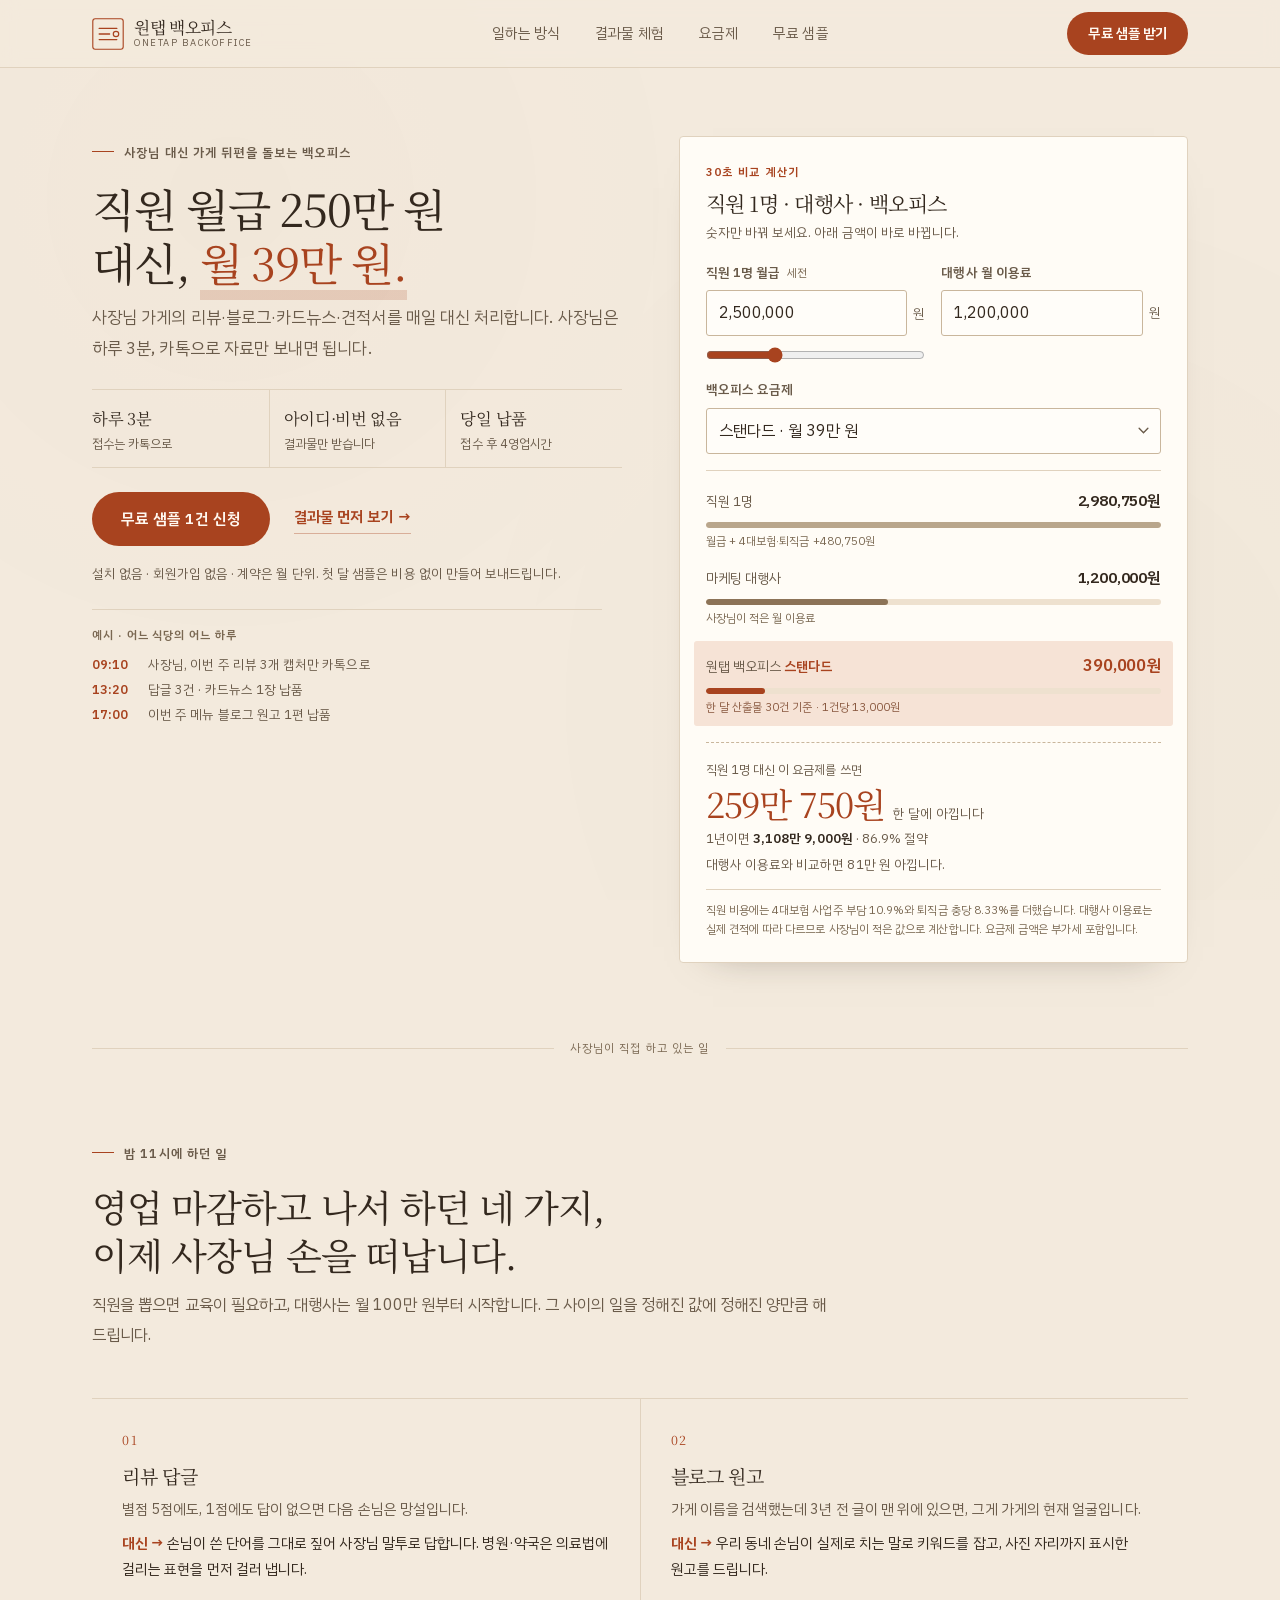
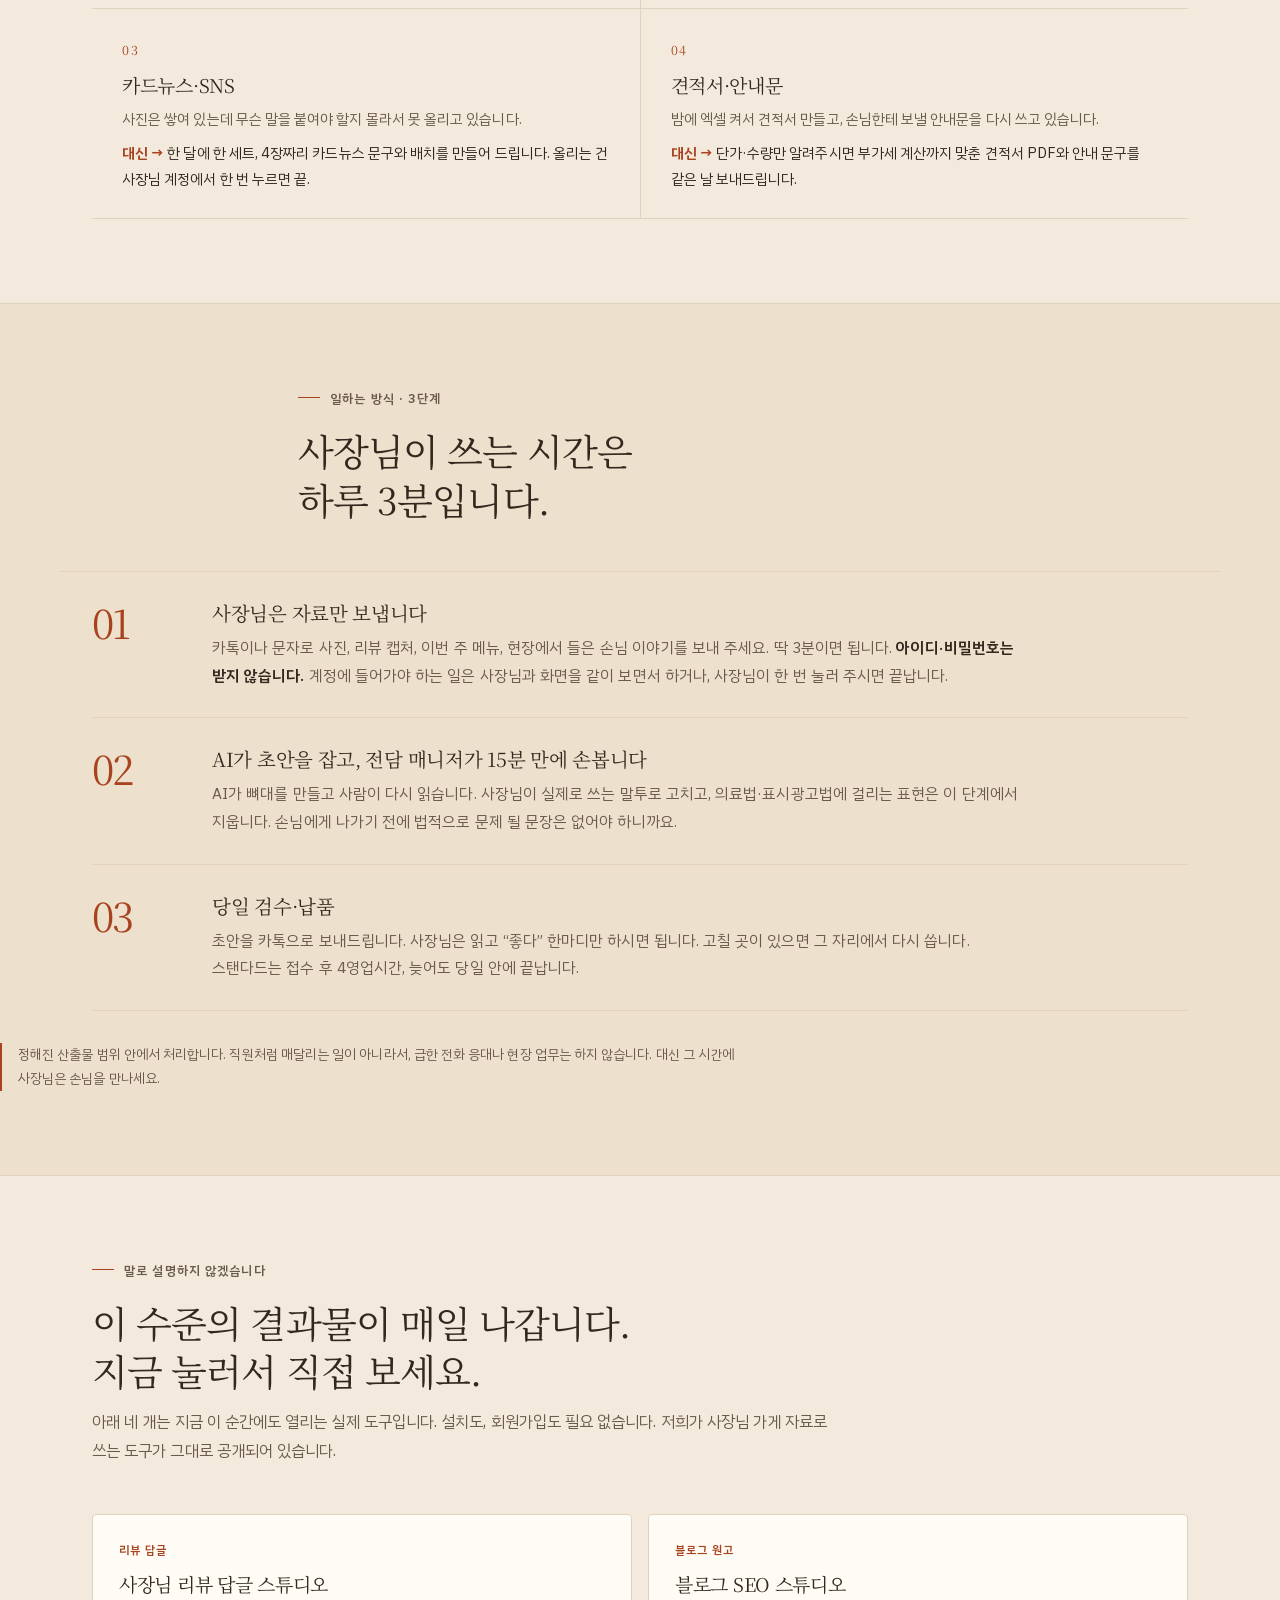
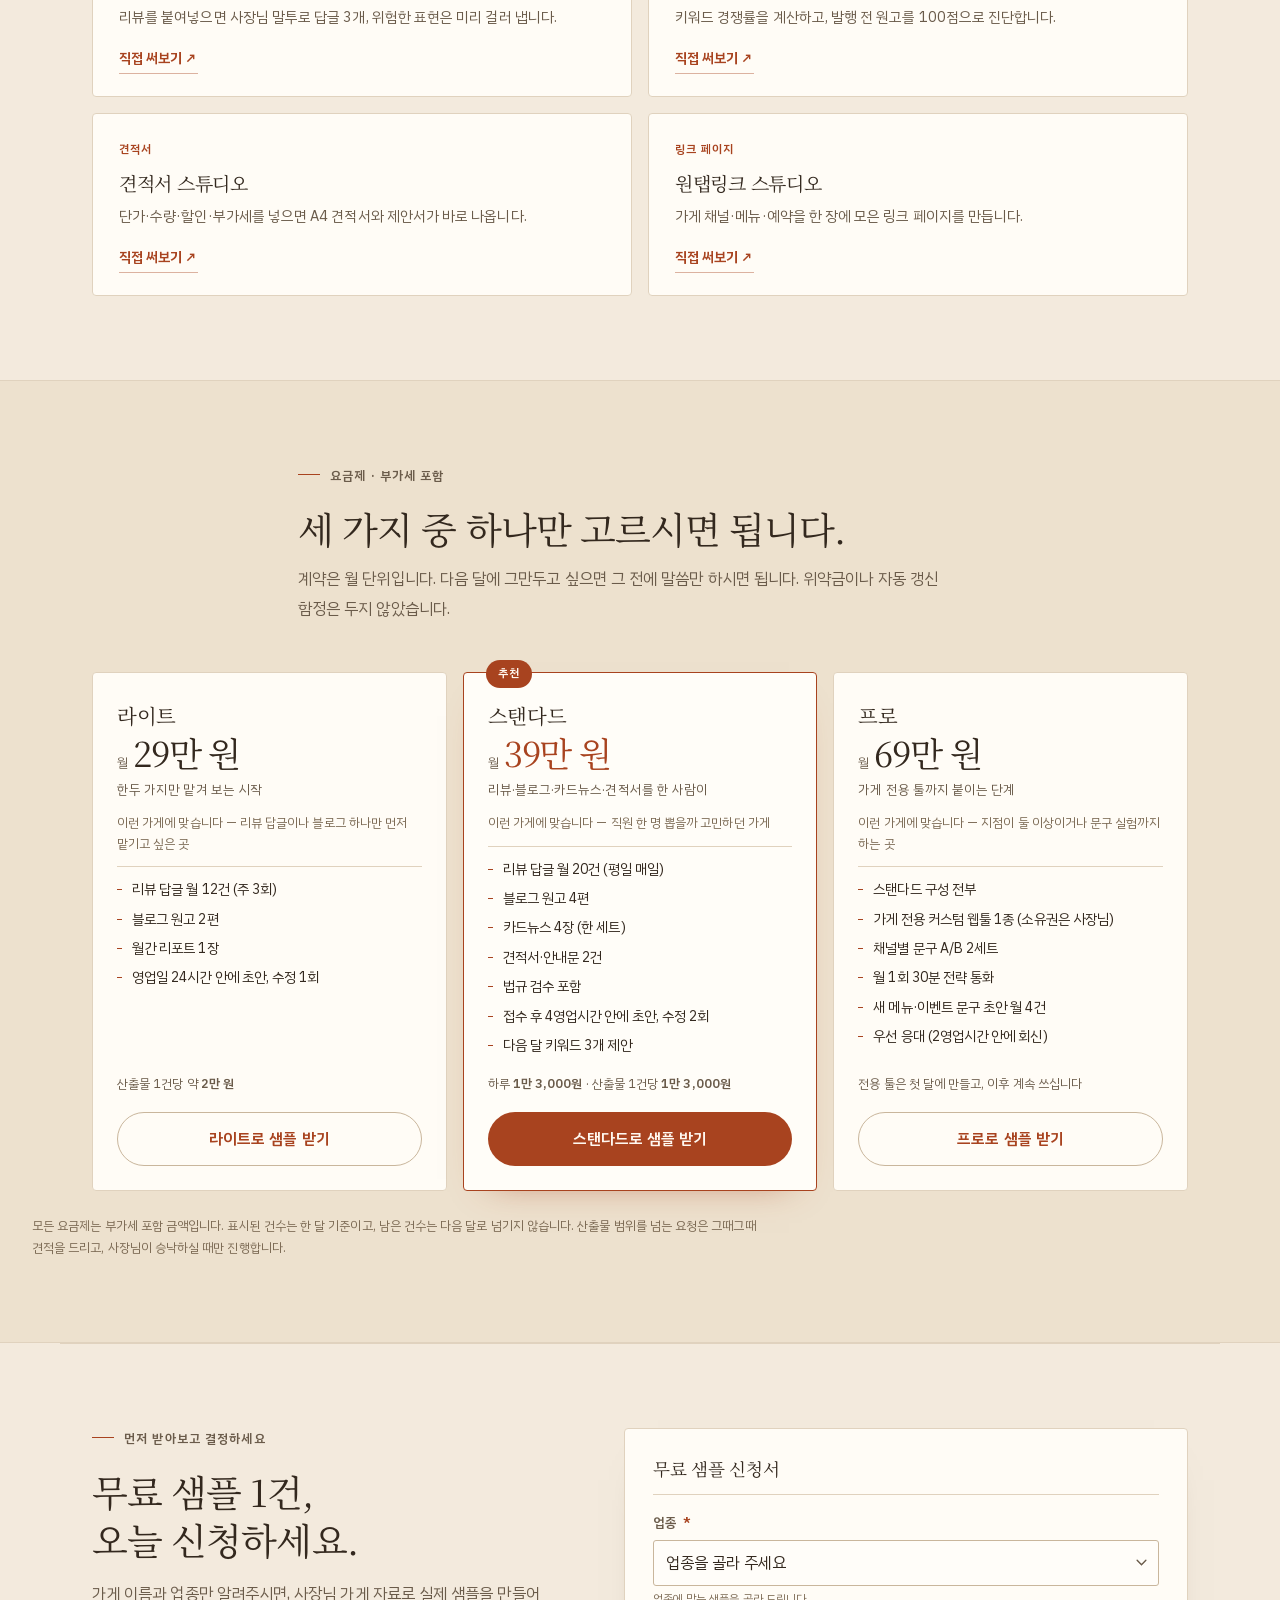
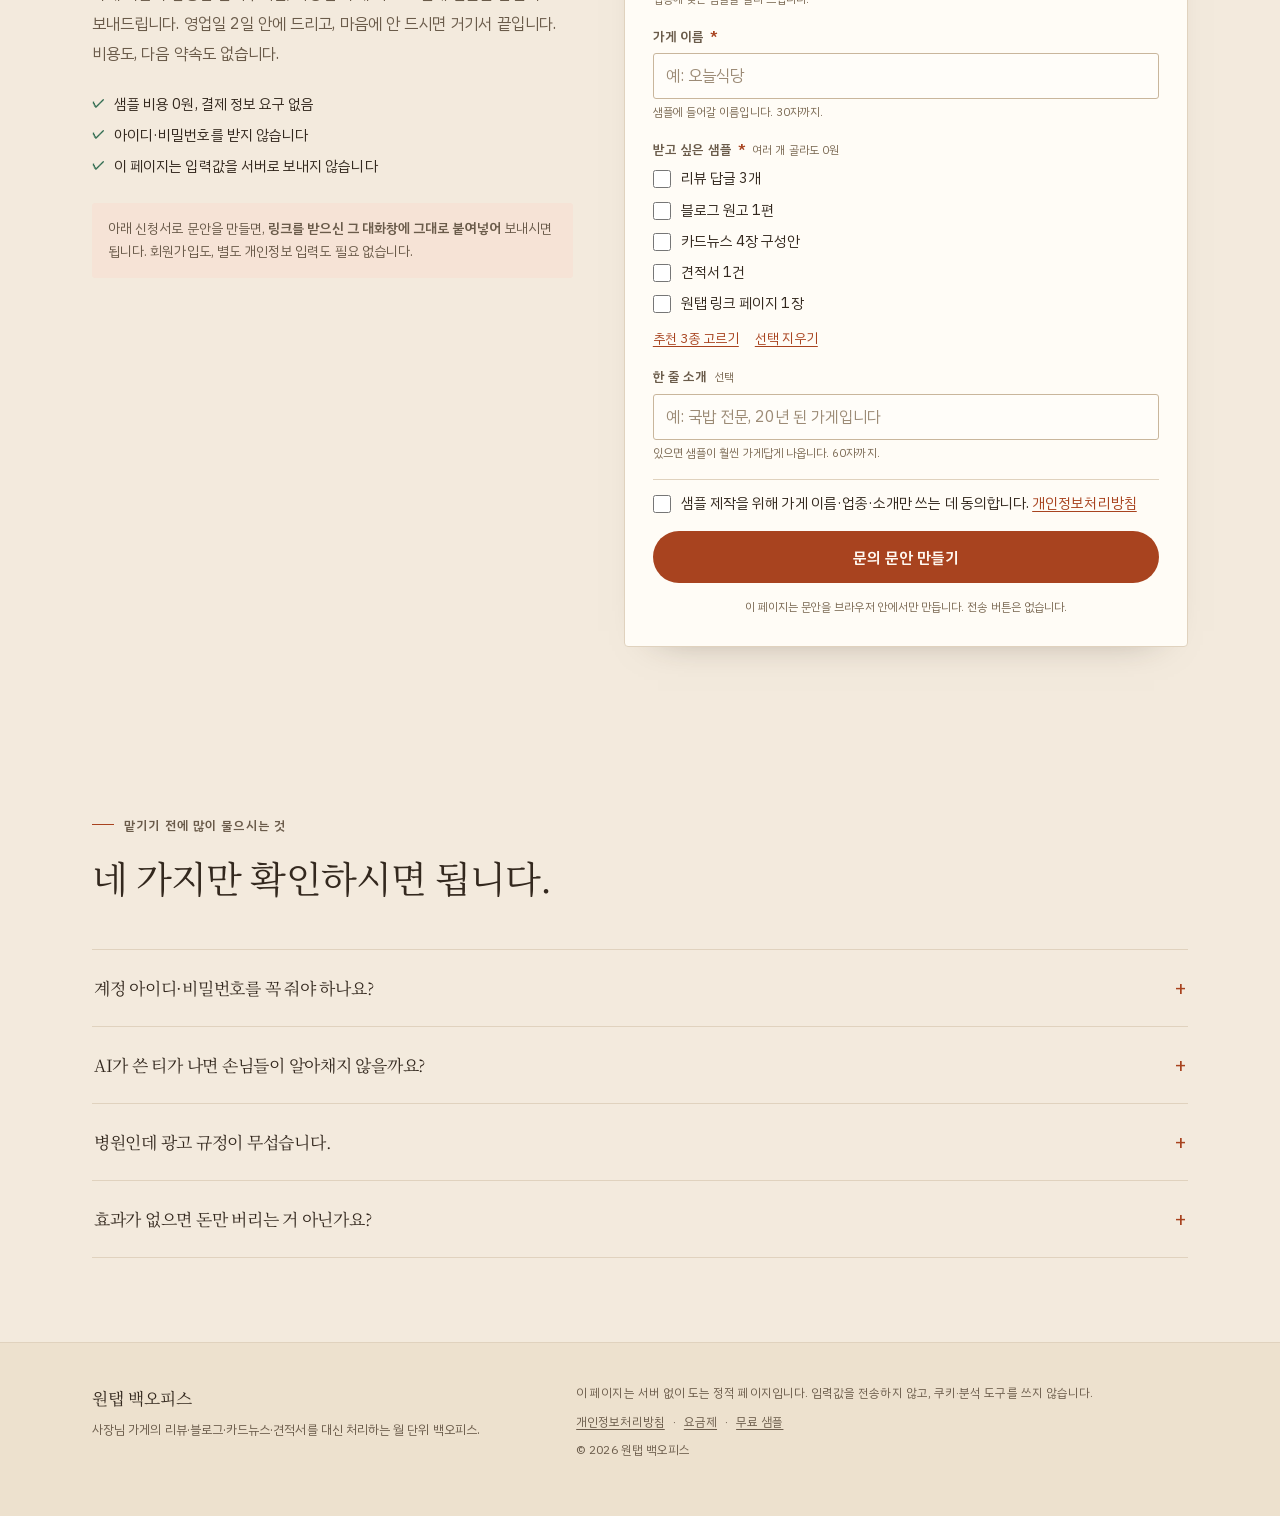
==== index.html @ 6c9ea77e "Deploy ai-backoffice-offer static web app (production files only)" ====
<!DOCTYPE html>
<html lang="ko" data-theme="light" data-design="designref.v2/cream-editorial">
<head>
<meta charset="utf-8" />
<meta name="viewport" content="width=device-width, initial-scale=1, viewport-fit=cover" />
<title>원탭 백오피스 — 리뷰·블로그·카드뉴스·견적서를 매일 대신, 월 39만 원</title>
<meta name="description" content="직원 월급 250만 원 대신 월 39만 원. 사장님은 하루 3분 자료만 카톡으로 보내고, 리뷰 답글·블로그 원고·카드뉴스·견적서를 법규 검수까지 마쳐 당일 받습니다. 아이디·비밀번호 공유 없이, 첫 샘플은 무료." />
<meta name="theme-color" content="#f3eadd" />
<meta name="color-scheme" content="light" />
<link rel="canonical" href="https://marcj81.github.io/ai-backoffice-offer/" />
<meta property="og:type" content="website" />
<meta property="og:site_name" content="원탭 백오피스" />
<meta property="og:title" content="직원 월급 250만 원 대신, 월 39만 원 — 원탭 백오피스" />
<meta property="og:description" content="사장님 가게의 리뷰·블로그·카드뉴스·견적서를 매일 대신 처리합니다. 하루 3분 자료만 보내면 당일 납품, 아이디·비밀번호는 받지 않습니다." />
<meta property="og:url" content="https://marcj81.github.io/ai-backoffice-offer/" />
<meta property="og:locale" content="ko_KR" />
<link rel="icon" href="favicon.svg" type="image/svg+xml" />
<link rel="stylesheet" href="styles.css" />
<script type="application/ld+json">
{
  "@context": "https://schema.org",
  "@type": "Service",
  "name": "원탭 백오피스",
  "serviceType": "소상공인 리뷰·블로그·카드뉴스·견적서 대행",
  "description": "사장님은 하루 3분 자료만 보내고, 리뷰 답글·블로그 원고·카드뉴스·견적서를 법규 검수까지 마쳐 당일 받는 월 단위 백오피스 대행.",
  "areaServed": "KR",
  "availableChannel": { "@type": "ServiceChannel", "serviceUrl": "https://marcj81.github.io/ai-backoffice-offer/" },
  "offers": [
    { "@type": "Offer", "name": "라이트", "price": "290000", "priceCurrency": "KRW", "description": "리뷰 답글 월 12건, 블로그 원고 2편" },
    { "@type": "Offer", "name": "스탠다드", "price": "390000", "priceCurrency": "KRW", "description": "리뷰 답글 월 20건, 블로그 원고 4편, 카드뉴스 4장, 견적서 2건" },
    { "@type": "Offer", "name": "프로", "price": "690000", "priceCurrency": "KRW", "description": "스탠다드 전체에 가게 전용 커스텀 툴 1종 포함" }
  ]
}
</script>
</head>
<body>
<a class="skip-link" href="#main">본문으로 바로가기</a>

<header class="topbar">
  <div class="topbar-inner">
    <a class="brand" href="#top" aria-label="원탭 백오피스 홈">
      <span class="brand-mark" aria-hidden="true">
        <svg viewBox="0 0 40 40" width="32" height="32">
          <rect x="1" y="1" width="38" height="38" rx="3" fill="none" stroke="currentColor" stroke-width="1.4" />
          <path d="M9 13h22M9 20h13M9 27h22" stroke="currentColor" stroke-width="1.7" stroke-linecap="round" />
          <circle cx="30" cy="20" r="3.4" fill="none" stroke="currentColor" stroke-width="1.5" />
        </svg>
      </span>
      <span class="brand-text">
        <strong>원탭 백오피스</strong>
        <small>ONETAP BACKOFFICE</small>
      </span>
    </a>

    <nav class="nav" aria-label="페이지 안내">
      <a href="#work">일하는 방식</a>
      <a href="#live">결과물 체험</a>
      <a href="#pricing">요금제</a>
      <a href="#apply">무료 샘플</a>
    </nav>

    <a class="btn btn-primary btn-sm top-cta" href="#apply">무료 샘플 받기</a>
  </div>
</header>

<main id="main" tabindex="-1">

  <!-- ═══════════ 히어로 + 비교 계산기 ═══════════ -->
  <section class="hero" id="top">
    <div class="hero-copy">
      <p class="kicker">사장님 대신 가게 뒤편을 돌보는 백오피스</p>
      <h1>직원 월급 250만 원<br />대신, <em>월 39만 원.</em></h1>
      <p class="hero-lead">
        사장님 가게의 리뷰·블로그·카드뉴스·견적서를 매일 대신 처리합니다.
        사장님은 하루 3분, 카톡으로 자료만 보내면 됩니다.
      </p>

      <ul class="hero-facts" aria-label="이 서비스의 기준">
        <li><strong>하루 3분</strong><span>접수는 카톡으로</span></li>
        <li><strong>아이디·비번 없음</strong><span>결과물만 받습니다</span></li>
        <li><strong>당일 납품</strong><span>접수 후 4영업시간</span></li>
      </ul>

      <div class="hero-actions">
        <a class="btn btn-primary" href="#apply">무료 샘플 1건 신청</a>
        <a class="link-arrow" href="#live">결과물 먼저 보기 <span aria-hidden="true">→</span></a>
      </div>

      <p class="hero-note">
        설치 없음 · 회원가입 없음 · 계약은 월 단위. 첫 달 샘플은 비용 없이 만들어 보내드립니다.
      </p>

      <div class="hero-sample">
        <p class="hero-sample-kicker">예시 · 어느 식당의 어느 하루</p>
        <ul>
          <li><span>09:10</span>사장님, 이번 주 리뷰 3개 캡처만 카톡으로</li>
          <li><span>13:20</span>답글 3건 · 카드뉴스 1장 납품</li>
          <li><span>17:00</span>이번 주 메뉴 블로그 원고 1편 납품</li>
        </ul>
      </div>
    </div>

    <!-- 비교 계산기 -->
    <aside class="calc" id="calc" aria-labelledby="calc-title">
      <div class="calc-head">
        <p class="calc-kicker">30초 비교 계산기</p>
        <h2 id="calc-title">직원 1명 · 대행사 · 백오피스</h2>
        <p class="calc-sub">숫자만 바꿔 보세요. 아래 금액이 바로 바뀝니다.</p>
      </div>

      <div class="calc-inputs">
        <div class="field">
          <label class="field-label" for="in-salary">직원 1명 월급 <em>세전</em></label>
          <div class="field-row">
            <input id="in-salary" type="text" inputmode="numeric" pattern="[0-9,]*" autocomplete="off" value="2,500,000" aria-describedby="calc-note" />
            <span class="unit">원</span>
          </div>
          <input id="range-salary" class="range" type="range" min="1000000" max="6000000" step="100000" value="2500000" aria-label="직원 월급 슬라이더" />
        </div>

        <div class="field">
          <label class="field-label" for="in-agency">대행사 월 이용료</label>
          <div class="field-row">
            <input id="in-agency" type="text" inputmode="numeric" pattern="[0-9,]*" autocomplete="off" value="1,200,000" />
            <span class="unit">원</span>
          </div>
        </div>

        <div class="field">
          <label class="field-label" for="calc-plan">백오피스 요금제</label>
          <div class="field-row">
            <select id="calc-plan">
              <option value="light">라이트 · 월 29만 원</option>
              <option value="standard" selected>스탠다드 · 월 39만 원</option>
              <option value="pro">프로 · 월 69만 원</option>
            </select>
          </div>
        </div>
      </div>

      <div class="calc-rows" aria-live="polite">
        <div class="calc-row">
          <div class="calc-row-head">
            <span class="calc-row-label">직원 1명</span>
            <span class="calc-row-amount" id="out-employee">0원</span>
          </div>
          <div class="meter"><span class="meter-fill meter-employee" id="bar-employee"></span></div>
          <p class="calc-row-sub">월급 + 4대보험·퇴직금 <span id="out-burden">0원</span></p>
        </div>

        <div class="calc-row">
          <div class="calc-row-head">
            <span class="calc-row-label">마케팅 대행사</span>
            <span class="calc-row-amount" id="out-agency">0원</span>
          </div>
          <div class="meter"><span class="meter-fill meter-agency" id="bar-agency"></span></div>
          <p class="calc-row-sub">사장님이 적은 월 이용료</p>
        </div>

        <div class="calc-row is-ours">
          <div class="calc-row-head">
            <span class="calc-row-label">원탭 백오피스 <span class="calc-plan-name" id="out-plan-name">스탠다드</span></span>
            <span class="calc-row-amount" id="out-plan">0원</span>
          </div>
          <div class="meter"><span class="meter-fill meter-plan" id="bar-plan"></span></div>
          <p class="calc-row-sub">한 달 산출물 30건 기준 · 1건당 <span id="out-per-item">0원</span></p>
        </div>
      </div>

      <div class="calc-result">
        <p class="result-label">직원 1명 대신 이 요금제를 쓰면</p>
        <p class="result-value"><strong id="out-save-month">0원</strong><span>한 달에 아낍니다</span></p>
        <p class="result-sub">1년이면 <strong id="out-save-year">0원</strong> · <span id="out-save-pct">0%</span> 절약</p>
        <p class="result-sub" id="out-agency-line">대행사 이용료와 비교해 계산합니다.</p>
      </div>

      <p class="calc-note" id="calc-note">
        직원 비용에는 4대보험 사업주 부담 10.9%와 퇴직금 충당 8.33%를 더했습니다.
        대행사 이용료는 실제 견적에 따라 다르므로 사장님이 적은 값으로 계산합니다.
        요금제 금액은 부가세 포함입니다.
      </p>
    </aside>
  </section>

  <div class="rule" role="presentation"><span>사장님이 직접 하고 있는 일</span></div>

  <!-- ═══════════ 무엇을 대신하나 ═══════════ -->
  <section class="section" id="duties">
    <div class="section-head">
      <p class="kicker">밤 11시에 하던 일</p>
      <h2>영업 마감하고 나서 하던 네 가지,<br />이제 사장님 손을 떠납니다.</h2>
      <p class="section-lead">
        직원을 뽑으면 교육이 필요하고, 대행사는 월 100만 원부터 시작합니다.
        그 사이의 일을 정해진 값에 정해진 양만큼 해 드립니다.
      </p>
    </div>

    <ul class="duty-grid">
      <li class="duty-card">
        <p class="duty-no">01</p>
        <h3>리뷰 답글</h3>
        <p class="duty-pain">별점 5점에도, 1점에도 답이 없으면 다음 손님은 망설입니다.</p>
        <p class="duty-do">손님이 쓴 단어를 그대로 짚어 사장님 말투로 답합니다. 병원·약국은 의료법에 걸리는 표현을 먼저 걸러 냅니다.</p>
      </li>
      <li class="duty-card">
        <p class="duty-no">02</p>
        <h3>블로그 원고</h3>
        <p class="duty-pain">가게 이름을 검색했는데 3년 전 글이 맨 위에 있으면, 그게 가게의 현재 얼굴입니다.</p>
        <p class="duty-do">우리 동네 손님이 실제로 치는 말로 키워드를 잡고, 사진 자리까지 표시한 원고를 드립니다.</p>
      </li>
      <li class="duty-card">
        <p class="duty-no">03</p>
        <h3>카드뉴스·SNS</h3>
        <p class="duty-pain">사진은 쌓여 있는데 무슨 말을 붙여야 할지 몰라서 못 올리고 있습니다.</p>
        <p class="duty-do">한 달에 한 세트, 4장짜리 카드뉴스 문구와 배치를 만들어 드립니다. 올리는 건 사장님 계정에서 한 번 누르면 끝.</p>
      </li>
      <li class="duty-card">
        <p class="duty-no">04</p>
        <h3>견적서·안내문</h3>
        <p class="duty-pain">밤에 엑셀 켜서 견적서 만들고, 손님한테 보낼 안내문을 다시 쓰고 있습니다.</p>
        <p class="duty-do">단가·수량만 알려주시면 부가세 계산까지 맞춘 견적서 PDF와 안내 문구를 같은 날 보내드립니다.</p>
      </li>
    </ul>
  </section>

  <!-- ═══════════ 일하는 방식 3단계 ═══════════ -->
  <section class="section section-deep" id="work">
    <div class="section-head">
      <p class="kicker">일하는 방식 · 3단계</p>
      <h2>사장님이 쓰는 시간은<br />하루 3분입니다.</h2>
    </div>

    <ol class="steps">
      <li class="step">
        <div class="step-no" aria-hidden="true">01</div>
        <div class="step-body">
          <h3>사장님은 자료만 보냅니다</h3>
          <p>
            카톡이나 문자로 사진, 리뷰 캡처, 이번 주 메뉴, 현장에서 들은 손님 이야기를 보내 주세요.
            딱 3분이면 됩니다. <strong>아이디·비밀번호는 받지 않습니다.</strong>
            계정에 들어가야 하는 일은 사장님과 화면을 같이 보면서 하거나, 사장님이 한 번 눌러 주시면 끝납니다.
          </p>
        </div>
      </li>
      <li class="step">
        <div class="step-no" aria-hidden="true">02</div>
        <div class="step-body">
          <h3>AI가 초안을 잡고, 전담 매니저가 15분 만에 손봅니다</h3>
          <p>
            AI가 뼈대를 만들고 사람이 다시 읽습니다. 사장님이 실제로 쓰는 말투로 고치고,
            의료법·표시광고법에 걸리는 표현은 이 단계에서 지웁니다.
            손님에게 나가기 전에 법적으로 문제 될 문장은 없어야 하니까요.
          </p>
        </div>
      </li>
      <li class="step">
        <div class="step-no" aria-hidden="true">03</div>
        <div class="step-body">
          <h3>당일 검수·납품</h3>
          <p>
            초안을 카톡으로 보내드립니다. 사장님은 읽고 &ldquo;좋다&rdquo; 한마디만 하시면 됩니다.
            고칠 곳이 있으면 그 자리에서 다시 씁니다. 스탠다드는 접수 후 4영업시간, 늦어도 당일 안에 끝납니다.
          </p>
        </div>
      </li>
    </ol>

    <p class="work-note">
      정해진 산출물 범위 안에서 처리합니다. 직원처럼 매달리는 일이 아니라서, 급한 전화 응대나 현장 업무는 하지 않습니다.
      대신 그 시간에 사장님은 손님을 만나세요.
    </p>
  </section>

  <!-- ═══════════ 실제 결과물 라이브 체험 ═══════════ -->
  <section class="section" id="live">
    <div class="section-head">
      <p class="kicker">말로 설명하지 않겠습니다</p>
      <h2>이 수준의 결과물이 매일 나갑니다.<br />지금 눌러서 직접 보세요.</h2>
      <p class="section-lead">
        아래 네 개는 지금 이 순간에도 열리는 실제 도구입니다. 설치도, 회원가입도 필요 없습니다.
        저희가 사장님 가게 자료로 쓰는 도구가 그대로 공개되어 있습니다.
      </p>
    </div>

    <ul class="tool-grid">
      <li class="tool-card">
        <p class="tool-tag">리뷰 답글</p>
        <h3>사장님 리뷰 답글 스튜디오</h3>
        <p class="tool-what">리뷰를 붙여넣으면 사장님 말투로 답글 3개, 위험한 표현은 미리 걸러 냅니다.</p>
        <a class="tool-link" href="https://marcj81.github.io/review-reply-studio/" target="_blank" rel="noopener">직접 써보기 <span aria-hidden="true">↗</span></a>
      </li>
      <li class="tool-card">
        <p class="tool-tag">블로그 원고</p>
        <h3>블로그 SEO 스튜디오</h3>
        <p class="tool-what">키워드 경쟁률을 계산하고, 발행 전 원고를 100점으로 진단합니다.</p>
        <a class="tool-link" href="https://marcj81.github.io/blog-seo-studio/" target="_blank" rel="noopener">직접 써보기 <span aria-hidden="true">↗</span></a>
      </li>
      <li class="tool-card">
        <p class="tool-tag">견적서</p>
        <h3>견적서 스튜디오</h3>
        <p class="tool-what">단가·수량·할인·부가세를 넣으면 A4 견적서와 제안서가 바로 나옵니다.</p>
        <a class="tool-link" href="https://marcj81.github.io/agency-proposal-maker/" target="_blank" rel="noopener">직접 써보기 <span aria-hidden="true">↗</span></a>
      </li>
      <li class="tool-card">
        <p class="tool-tag">링크 페이지</p>
        <h3>원탭링크 스튜디오</h3>
        <p class="tool-what">가게 채널·메뉴·예약을 한 장에 모은 링크 페이지를 만듭니다.</p>
        <a class="tool-link" href="https://marcj81.github.io/onetaplink-studio/" target="_blank" rel="noopener">직접 써보기 <span aria-hidden="true">↗</span></a>
      </li>
    </ul>
  </section>

  <!-- ═══════════ 요금제 3단 ═══════════ -->
  <section class="section section-deep" id="pricing">
    <div class="section-head">
      <p class="kicker">요금제 · 부가세 포함</p>
      <h2>세 가지 중 하나만 고르시면 됩니다.</h2>
      <p class="section-lead">
        계약은 월 단위입니다. 다음 달에 그만두고 싶으면 그 전에 말씀만 하시면 됩니다.
        위약금이나 자동 갱신 함정은 두지 않았습니다.
      </p>
    </div>

    <ul class="plan-grid">
      <li class="plan">
        <div class="plan-head">
          <h3>라이트</h3>
          <p class="plan-price"><span>월</span> <strong>29만 원</strong></p>
          <p class="plan-tagline">한두 가지만 맡겨 보는 시작</p>
        </div>
        <p class="plan-for">이런 가게에 맞습니다 — 리뷰 답글이나 블로그 하나만 먼저 맡기고 싶은 곳</p>
        <ul class="plan-list">
          <li>리뷰 답글 월 12건 (주 3회)</li>
          <li>블로그 원고 2편</li>
          <li>월간 리포트 1장</li>
          <li>영업일 24시간 안에 초안, 수정 1회</li>
        </ul>
        <p class="plan-meta">산출물 1건당 약 <strong>2만 원</strong></p>
        <a class="btn btn-ghost plan-cta" href="#apply">라이트로 샘플 받기</a>
      </li>

      <li class="plan plan-recommended">
        <p class="plan-badge">추천</p>
        <div class="plan-head">
          <h3>스탠다드</h3>
          <p class="plan-price"><span>월</span> <strong>39만 원</strong></p>
          <p class="plan-tagline">리뷰·블로그·카드뉴스·견적서를 한 사람이</p>
        </div>
        <p class="plan-for">이런 가게에 맞습니다 — 직원 한 명 뽑을까 고민하던 가게</p>
        <ul class="plan-list">
          <li>리뷰 답글 월 20건 (평일 매일)</li>
          <li>블로그 원고 4편</li>
          <li>카드뉴스 4장 (한 세트)</li>
          <li>견적서·안내문 2건</li>
          <li>법규 검수 포함</li>
          <li>접수 후 4영업시간 안에 초안, 수정 2회</li>
          <li>다음 달 키워드 3개 제안</li>
        </ul>
        <p class="plan-meta">하루 <strong>1만 3,000원</strong> · 산출물 1건당 <strong>1만 3,000원</strong></p>
        <a class="btn btn-primary plan-cta" href="#apply">스탠다드로 샘플 받기</a>
      </li>

      <li class="plan">
        <div class="plan-head">
          <h3>프로</h3>
          <p class="plan-price"><span>월</span> <strong>69만 원</strong></p>
          <p class="plan-tagline">가게 전용 툴까지 붙이는 단계</p>
        </div>
        <p class="plan-for">이런 가게에 맞습니다 — 지점이 둘 이상이거나 문구 실험까지 하는 곳</p>
        <ul class="plan-list">
          <li>스탠다드 구성 전부</li>
          <li>가게 전용 커스텀 웹툴 1종 (소유권은 사장님)</li>
          <li>채널별 문구 A/B 2세트</li>
          <li>월 1회 30분 전략 통화</li>
          <li>새 메뉴·이벤트 문구 초안 월 4건</li>
          <li>우선 응대 (2영업시간 안에 회신)</li>
        </ul>
        <p class="plan-meta">전용 툴은 첫 달에 만들고, 이후 계속 쓰십니다</p>
        <a class="btn btn-ghost plan-cta" href="#apply">프로로 샘플 받기</a>
      </li>
    </ul>

    <p class="plan-note">
      모든 요금제는 부가세 포함 금액입니다. 표시된 건수는 한 달 기준이고, 남은 건수는 다음 달로 넘기지 않습니다.
      산출물 범위를 넘는 요청은 그때그때 견적을 드리고, 사장님이 승낙하실 때만 진행합니다.
    </p>
  </section>

  <!-- ═══════════ 무료 샘플 신청 ═══════════ -->
  <section class="section section-apply" id="apply">
    <div class="apply-intro">
      <p class="kicker">먼저 받아보고 결정하세요</p>
      <h2>무료 샘플 1건,<br />오늘 신청하세요.</h2>
      <p class="section-lead">
        가게 이름과 업종만 알려주시면, 사장님 가게 자료로 실제 샘플을 만들어 보내드립니다.
        영업일 2일 안에 드리고, 마음에 안 드시면 거기서 끝입니다. 비용도, 다음 약속도 없습니다.
      </p>
      <ul class="apply-points">
        <li>샘플 비용 0원, 결제 정보 요구 없음</li>
        <li>아이디·비밀번호를 받지 않습니다</li>
        <li>이 페이지는 입력값을 서버로 보내지 않습니다</li>
      </ul>
      <p class="apply-alt">
        아래 신청서로 문안을 만들면, <strong>링크를 받으신 그 대화창에 그대로 붙여넣어</strong> 보내시면 됩니다.
        회원가입도, 별도 개인정보 입력도 필요 없습니다.
      </p>
    </div>

    <form class="apply-form" id="sample-form" novalidate aria-labelledby="apply-title">
      <h3 id="apply-title" class="form-title">무료 샘플 신청서</h3>

      <div class="field">
        <label class="field-label" for="f-industry">업종 <span class="req" aria-hidden="true">*</span></label>
        <select id="f-industry" name="industry" aria-describedby="err-industry">
          <option value="">업종을 골라 주세요</option>
        </select>
        <p class="hint" id="hint-industry">업종에 맞는 샘플을 골라 드립니다.</p>
        <p class="err" id="err-industry" role="alert" hidden></p>
      </div>

      <div class="field">
        <label class="field-label" for="f-store">가게 이름 <span class="req" aria-hidden="true">*</span></label>
        <input id="f-store" name="storeName" type="text" maxlength="30" autocomplete="organization" placeholder="예: 오늘식당" aria-describedby="hint-store err-store" />
        <p class="hint" id="hint-store">샘플에 들어갈 이름입니다. 30자까지.</p>
        <p class="err" id="err-store" role="alert" hidden></p>
      </div>

      <fieldset class="field field-set">
        <legend class="field-label">받고 싶은 샘플 <span class="req" aria-hidden="true">*</span> <span class="legend-sub">여러 개 골라도 0원</span></legend>
        <div class="check-list" id="sample-list" aria-describedby="err-samples"></div>
        <div class="check-tools">
          <button type="button" class="link-btn" id="btn-pick-recommended">추천 3종 고르기</button>
          <button type="button" class="link-btn" id="btn-clear-samples">선택 지우기</button>
        </div>
        <p class="err" id="err-samples" role="alert" hidden></p>
      </fieldset>

      <div class="field">
        <label class="field-label" for="f-intro">한 줄 소개 <em>선택</em></label>
        <input id="f-intro" name="intro" type="text" maxlength="60" placeholder="예: 국밥 전문, 20년 된 가게입니다" aria-describedby="hint-intro err-intro" />
        <p class="hint" id="hint-intro">있으면 샘플이 훨씬 가게답게 나옵니다. 60자까지.</p>
        <p class="err" id="err-intro" role="alert" hidden></p>
      </div>

      <div class="field field-consent">
        <label class="check-line" for="f-consent">
          <input id="f-consent" name="consent" type="checkbox" aria-describedby="err-consent" />
          <span>샘플 제작을 위해 가게 이름·업종·소개만 쓰는 데 동의합니다. <a href="privacy.html" target="_blank" rel="noopener">개인정보처리방침</a></span>
        </label>
        <p class="err" id="err-consent" role="alert" hidden></p>
      </div>

      <button type="submit" class="btn btn-primary btn-block" id="btn-generate">문의 문안 만들기</button>
      <p class="form-note">이 페이지는 문안을 브라우저 안에서만 만듭니다. 전송 버튼은 없습니다.</p>

      <div class="inquiry" id="inquiry-result" hidden>
        <div class="inquiry-head">
          <h4>이 문안을 그대로 보내 주세요</h4>
          <button type="button" class="btn btn-ghost btn-sm" id="btn-copy">복사</button>
        </div>
        <textarea id="inquiry-text" class="inquiry-text" readonly rows="9" aria-label="보낼 문의 문안"></textarea>
        <p class="inquiry-note">
          링크를 받으신 카톡·문자·크몽 메시지 창에 붙여넣어 보내 주세요.
          보내 주신 내용만 보고 샘플을 만듭니다.
        </p>
      </div>
    </form>
  </section>

  <!-- ═══════════ 자주 묻는 질문 ═══════════ -->
  <section class="section" id="faq">
    <div class="section-head">
      <p class="kicker">맡기기 전에 많이 물으시는 것</p>
      <h2>네 가지만 확인하시면 됩니다.</h2>
    </div>

    <div class="faq">
      <details class="faq-item">
        <summary>계정 아이디·비밀번호를 꼭 줘야 하나요?</summary>
        <p>
          안 받습니다. 결과물만 만들어 드리고, 올리는 건 사장님 계정에서 사장님이 한 번 누르시면 됩니다.
          꼭 대신 올려야 하는 경우에는 화면을 같이 보면서 진행하고, 끝나면 바로 비밀번호를 바꾸시면 됩니다.
        </p>
      </details>
      <details class="faq-item">
        <summary>AI가 쓴 티가 나면 손님들이 알아채지 않을까요?</summary>
        <p>
          그래서 매니저가 다시 읽습니다. 사장님이 실제로 쓰는 말, 메뉴 이름, 단골이 하던 이야기를 넣고
          번역체나 상투적인 마무리는 지웁니다. 리뷰 답글은 특히 짧고 담백하게 씁니다.
        </p>
      </details>
      <details class="faq-item">
        <summary>병원인데 광고 규정이 무섭습니다.</summary>
        <p>
          의료법·표시광고법에서 문제 되는 표현(치료 효과 단정, 최고·유일, 전후 사진 단정 등)을 목록으로 걸러 낸 뒤에 보내드립니다.
          판단이 애매한 문장은 빼고 대안을 드립니다. 최종 게시 전 확인은 원장님 몫이지만, 걸리는 문장을 그대로 보내드리는 일은 없습니다.
        </p>
      </details>
      <details class="faq-item">
        <summary>효과가 없으면 돈만 버리는 거 아닌가요?</summary>
        <p>
          그래서 첫 샘플을 무료로 드립니다. 결과물을 보고 나서 정하세요. 시작하셔도 계약은 월 단위라
          다음 달에 그만두시면 그만입니다. 위약금도, 자동 갱신도 없습니다.
        </p>
      </details>
    </div>
  </section>
</main>

<footer class="footer">
  <div class="footer-inner">
    <div class="footer-brand">
      <strong>원탭 백오피스</strong>
      <p>사장님 가게의 리뷰·블로그·카드뉴스·견적서를 대신 처리하는 월 단위 백오피스.</p>
    </div>
    <div class="footer-meta">
      <p>이 페이지는 서버 없이 도는 정적 페이지입니다. 입력값을 전송하지 않고, 쿠키·분석 도구를 쓰지 않습니다.</p>
      <p class="footer-links">
        <a href="privacy.html" id="footer-privacy">개인정보처리방침</a>
        <span aria-hidden="true">·</span>
        <a href="#pricing">요금제</a>
        <span aria-hidden="true">·</span>
        <a href="#apply">무료 샘플</a>
      </p>
      <p class="footer-copy">© <span id="year">2026</span> 원탭 백오피스</p>
    </div>
  </div>
</footer>

<div class="toast-root" id="toast-root" aria-live="polite" aria-atomic="true"></div>

<script src="core.js"></script>
<script src="app.js"></script>
</body>
</html>
---- styles.css ----
/* ============================================================
   원탭 백오피스 · styles.css
   design-ref-engine v2  cream-editorial 토큰
   bg #F3EADD · surface #FFFCF6 · ink #33281E · sub #6A5B4A
   line #E0D2BE · accent #A8431F · accentSoft #F6E3D6
   세리프 제목 + 산세리프 본문. 폰트는 전부 로컬(외부 요청 0).
   ============================================================ */

/* ── 폰트 ─────────────────────────────────────────────── */
@font-face {
  font-family: 'PlexKR';
  src: url('assets/fonts/plexkr-Regular.woff2') format('woff2');
  font-weight: 400; font-style: normal; font-display: swap;
}
@font-face {
  font-family: 'PlexKR';
  src: url('assets/fonts/plexkr-SemiBold.woff2') format('woff2');
  font-weight: 500 600; font-style: normal; font-display: swap;
}
@font-face {
  font-family: 'PlexKR';
  src: url('assets/fonts/plexkr-Bold.woff2') format('woff2');
  font-weight: 700 900; font-style: normal; font-display: swap;
}
@font-face {
  font-family: 'OfferSerif';
  src: url('assets/fonts/offer-serif-regular.woff2') format('woff2');
  font-weight: 400; font-style: normal; font-display: swap;
}

/* ── 토큰 ─────────────────────────────────────────────── */
:root {
  --paper: #f3eadd;
  --paper-deep: #ede1ce;
  --surface: #fffcf6;
  --surface-2: #fbf4e8;
  --ink: #33281e;
  --sub: #6a5b4a;
  --muted: #7a6852;
  --line: #e0d2be;
  --line-strong: #c9b69c;
  --accent: #a8431f;
  --accent-ink: #fff8f0;
  --accent-soft: #f6e3d6;
  --ok: #2f6b4f;
  --danger: #a12c2c;
  --danger-soft: #f8e4e1;

  --serif: 'OfferSerif', 'Nanum Myeongjo', 'Noto Serif KR', 'AppleMyungjo', Georgia, serif;
  --sans: 'PlexKR', 'Pretendard', -apple-system, BlinkMacSystemFont, 'Apple SD Gothic Neo', 'Malgun Gothic', 'Noto Sans KR', sans-serif;

  --maxw: 1160px;
  --radius: 4px;
  --rule: 1px solid var(--line);
  --shadow-paper: 0 18px 40px -34px rgba(51, 40, 30, 0.55);
  --shadow-soft: 0 2px 18px -8px rgba(51, 40, 30, 0.22);
  --s1: 4px; --s2: 8px; --s3: 12px; --s4: 16px; --s5: 24px; --s6: 32px; --s7: 48px; --s8: 64px;
}

/* ── 기본 ─────────────────────────────────────────────── */
*, *::before, *::after { box-sizing: border-box; }
html { -webkit-text-size-adjust: 100%; scroll-behavior: smooth; }
body {
  margin: 0;
  background: var(--paper);
  color: var(--ink);
  font-family: var(--sans);
  font-size: 17px;
  line-height: 1.8;
  letter-spacing: 0.004em;
  word-break: keep-all;
  overflow-wrap: break-word;
  -webkit-font-smoothing: antialiased;
}
/* 종이 결 — 아주 옅은 그레인. 포인터를 막지 않는다. */
body::before {
  content: '';
  position: fixed; inset: 0;
  pointer-events: none;
  z-index: 0;
  opacity: 0.35;
  background-image:
    radial-gradient(circle at 18% 22%, rgba(168, 67, 31, 0.05), transparent 42%),
    radial-gradient(circle at 82% 78%, rgba(120, 96, 64, 0.06), transparent 46%);
}
body > * { position: relative; z-index: 1; }

img, svg { max-width: 100%; }
a { color: inherit; text-decoration-thickness: 1px; text-underline-offset: 3px; }
a:hover { color: var(--accent); }
p { margin: 0 0 var(--s3); }
ul, ol { margin: 0; padding: 0; list-style: none; }
h1, h2, h3, h4 {
  margin: 0 0 var(--s3);
  font-family: var(--serif);
  font-weight: 400;
  color: var(--ink);
  letter-spacing: -0.025em;
  text-wrap: balance;
}
h1 { font-size: clamp(1.85rem, 3.5vw, 2.9rem); line-height: 1.22; }
h2 { font-size: clamp(1.62rem, 2.9vw, 2.35rem); line-height: 1.3; }
h3 { font-size: 1.19rem; line-height: 1.42; letter-spacing: -0.015em; }
h4 { font-size: 1.02rem; line-height: 1.4; }
em { font-style: normal; color: var(--accent); }
strong { font-weight: 600; }

::selection { background: var(--accent-soft); color: var(--ink); }

:focus-visible {
  outline: 2px solid var(--accent);
  outline-offset: 3px;
  border-radius: 2px;
}

.skip-link {
  position: absolute; left: 12px; top: -60px;
  background: var(--accent); color: var(--accent-ink);
  padding: 10px 18px; border-radius: 999px; font-size: 14px; font-weight: 600;
  z-index: 60; text-decoration: none;
}
.skip-link:focus { top: 12px; color: var(--accent-ink); }

/* ── 상단 바 ──────────────────────────────────────────── */
.topbar {
  position: sticky; top: 0; z-index: 40;
  background: rgba(243, 234, 221, 0.92);
  backdrop-filter: blur(10px);
  border-bottom: var(--rule);
}
.topbar-inner {
  max-width: var(--maxw);
  margin: 0 auto;
  padding: 12px 32px;
  display: grid;
  grid-template-columns: auto minmax(0, 1fr) auto;
  align-items: center;
  gap: var(--s5);
}
.brand {
  display: inline-flex; align-items: center; gap: 10px;
  text-decoration: none; color: var(--ink);
}
.brand:hover { color: var(--ink); }
.brand-mark { color: var(--accent); display: inline-flex; }
.brand-text { display: flex; flex-direction: column; line-height: 1.15; }
.brand-text strong { font-family: var(--serif); font-weight: 400; font-size: 1.05rem; letter-spacing: -0.02em; }
.brand-text small { font-size: 9.5px; letter-spacing: 0.16em; color: var(--sub); }

.nav { display: flex; justify-content: center; gap: clamp(14px, 2.4vw, 32px); }
.nav a {
  font-size: 14.5px; color: var(--sub); text-decoration: none; letter-spacing: 0.01em;
  padding: 6px 2px; border-bottom: 1px solid transparent;
}
.nav a:hover { color: var(--accent); border-bottom-color: var(--accent); }

/* ── 버튼 ─────────────────────────────────────────────── */
.btn {
  display: inline-flex; align-items: center; justify-content: center; gap: 8px;
  min-height: 52px; padding: 12px 28px;
  border-radius: 999px; border: 1px solid transparent;
  font-family: var(--sans); font-size: 15.5px; font-weight: 600; letter-spacing: 0.005em;
  text-decoration: none; cursor: pointer;
  transition: background-color 0.18s, color 0.18s, border-color 0.18s, transform 0.18s;
}
.btn-primary { background: var(--accent); color: var(--accent-ink); }
.btn-primary:hover { background: #8f3717; color: var(--accent-ink); }
.btn-ghost { background: transparent; color: var(--accent); border-color: var(--line-strong); }
.btn-ghost:hover { background: var(--accent-soft); color: var(--accent); border-color: var(--accent); }
.btn-sm { min-height: 40px; padding: 8px 20px; font-size: 14px; }
.btn-block { width: 100%; }
.link-arrow {
  font-size: 15px; color: var(--accent); text-decoration: none; font-weight: 500;
  border-bottom: 1px solid rgba(168, 67, 31, 0.35); padding-bottom: 2px;
}
.link-arrow span { display: inline-block; transition: transform 0.18s; }
.link-arrow:hover span { transform: translateX(4px); }
.link-btn {
  background: none; border: 0; padding: 0;
  font-family: var(--sans); font-size: 13.5px; color: var(--accent);
  text-decoration: underline; text-underline-offset: 3px; cursor: pointer;
}
.link-btn:hover { color: #8f3717; }

/* ── 키커 ─────────────────────────────────────────────── */
.kicker {
  display: flex; align-items: flex-start; gap: 10px;
  font-size: 12.5px; font-weight: 600; letter-spacing: 0.09em;
  color: var(--sub); margin-bottom: var(--s4); text-transform: none;
}
.kicker::before {
  content: ''; width: 22px; height: 1px; background: var(--accent); flex: none;
  margin-top: 0.72em;
}

/* ── 히어로 ───────────────────────────────────────────── */
.hero {
  max-width: var(--maxw);
  margin: 0 auto;
  padding: 68px 32px 76px;
  display: grid;
  grid-template-columns: minmax(0, 1.02fr) minmax(0, 0.98fr);
  gap: clamp(32px, 4.4vw, 64px);
  align-items: start;
}
.hero-copy { padding-top: 6px; }
.hero h1 em {
  position: relative;
  color: var(--accent);
  padding-bottom: 6px;
  background-image: linear-gradient(to top, rgba(168, 67, 31, 0.18) 0 10px, transparent 10px);
}
.hero-lead {
  font-size: 1.06rem; line-height: 1.85; color: var(--sub);
  max-width: 34em; margin-bottom: var(--s5);
}
.hero-facts {
  display: grid; grid-template-columns: repeat(3, minmax(0, 1fr));
  border-top: var(--rule); border-bottom: var(--rule);
  margin-bottom: var(--s5);
}
.hero-facts li {
  padding: 14px 14px 14px 0;
  display: flex; flex-direction: column; gap: 2px;
}
.hero-facts li + li { padding-left: 14px; border-left: var(--rule); }
.hero-facts strong { font-family: var(--serif); font-weight: 400; font-size: 1.02rem; letter-spacing: -0.02em; }
.hero-facts span { font-size: 12.5px; color: var(--sub); line-height: 1.45; }
.hero-actions {
  display: flex; align-items: center; gap: var(--s5); flex-wrap: wrap;
  margin-bottom: var(--s4);
}
.hero-note { font-size: 13px; color: var(--sub); margin: 0; }

/* ── 히어로 아래 하루 예시 ────────────────────────────── */
.hero-sample {
  margin-top: var(--s5); padding-top: var(--s4);
  border-top: var(--rule); max-width: 30em;
}
.hero-sample-kicker {
  font-size: 11.5px; font-weight: 600; letter-spacing: 0.08em;
  color: var(--muted); margin: 0 0 8px;
}
.hero-sample ul { display: flex; flex-direction: column; gap: 4px; }
.hero-sample li {
  display: flex; gap: 12px; align-items: baseline;
  font-size: 13px; color: var(--sub); line-height: 1.6;
}
.hero-sample li span {
  flex: none; width: 44px;
  font-variant-numeric: tabular-nums; color: var(--accent); font-weight: 600; font-size: 12.5px;
}

/* ── 비교 계산기 ──────────────────────────────────────── */
.calc {
  background: var(--surface);
  border: var(--rule);
  border-radius: var(--radius);
  padding: 26px 26px 22px;
  box-shadow: var(--shadow-paper);
}
.calc-kicker {
  font-size: 11.5px; font-weight: 600; letter-spacing: 0.12em;
  color: var(--accent); margin: 0 0 6px;
}
.calc-head h2 { font-size: 1.32rem; margin-bottom: 4px; letter-spacing: -0.02em; }
.calc-sub { font-size: 13px; color: var(--sub); margin: 0 0 var(--s4); }

.calc-inputs {
  display: grid; grid-template-columns: repeat(2, minmax(0, 1fr));
  gap: var(--s3) var(--s4);
  padding-bottom: var(--s4);
  border-bottom: var(--rule);
}
.calc-inputs .field:last-child { grid-column: 1 / -1; }
.field { display: flex; flex-direction: column; gap: 6px; min-width: 0; }
.field-label {
  font-size: 13px; font-weight: 600; color: var(--sub); letter-spacing: 0.01em;
  display: flex; align-items: baseline; gap: 6px; flex-wrap: wrap;
}
.field-label em { font-style: normal; font-weight: 400; font-size: 11.5px; color: var(--muted); }
.field-label .req { color: var(--accent); }
.field-row { display: flex; align-items: center; gap: 6px; min-width: 0; }
.field-row .unit { font-size: 13px; color: var(--sub); flex: none; }

input[type='number'], input[type='text'], select, textarea {
  width: 100%;
  min-width: 0;
  font-family: var(--sans);
  font-size: 16px;
  line-height: 1.5;
  color: var(--ink);
  background: #fffdf9;
  border: 1px solid var(--line-strong);
  border-radius: 3px;
  padding: 10px 12px;
  transition: border-color 0.16s, box-shadow 0.16s;
}
input[type='number'] { font-variant-numeric: tabular-nums; text-align: right; }
select {
  appearance: none;
  background-image: url("data:image/svg+xml,%3Csvg xmlns='http://www.w3.org/2000/svg' viewBox='0 0 12 8'%3E%3Cpath d='M1 1.5 6 6.5 11 1.5' fill='none' stroke='%236a5b4a' stroke-width='1.6' stroke-linecap='round'/%3E%3C/svg%3E");
  background-repeat: no-repeat;
  background-position: right 11px center;
  background-size: 11px 7px;
  padding-right: 30px;
  cursor: pointer;
}
.field-row { position: relative; }
input:hover, select:hover, textarea:hover { border-color: var(--sub); }
input:focus, select:focus, textarea:focus {
  outline: 2px solid var(--accent); outline-offset: 1px; border-color: var(--accent);
}
input::placeholder, textarea::placeholder { color: #9c8b76; }

.range { width: 100%; margin: 2px 0 0; accent-color: var(--accent); height: 22px; }

.calc-rows { padding: var(--s4) 0 var(--s2); display: flex; flex-direction: column; gap: 14px; }
.calc-row { min-width: 0; }
.calc-row-head {
  display: flex; align-items: baseline; justify-content: space-between; gap: 10px;
  flex-wrap: wrap;
}
.calc-row-label { font-size: 13.5px; color: var(--sub); }
.calc-plan-name { color: var(--accent); font-weight: 600; }
.calc-row-amount {
  font-family: var(--sans); font-weight: 600; font-size: 15.5px;
  font-variant-numeric: tabular-nums; letter-spacing: -0.01em;
}
.meter { height: 6px; background: #eee1cf; border-radius: 3px; margin: 7px 0 5px; overflow: hidden; }
.meter-fill { display: block; height: 100%; width: 0; border-radius: 3px; transition: width 0.35s ease; }
.meter-employee { background: #b9a68c; }
.meter-agency { background: #8c7357; }
.meter-plan { background: var(--accent); }
.calc-row-sub { margin: 0; font-size: 11.5px; color: var(--muted); line-height: 1.5; }
.calc-row.is-ours {
  background: var(--accent-soft);
  border-radius: 3px;
  padding: 10px 12px;
  margin: 0 -12px;
}
.calc-row.is-ours .calc-row-amount { color: var(--accent); font-size: 16.5px; }
.calc-row.is-ours .calc-row-sub { color: #8a5a41; }

.calc-result {
  border-top: 1px dashed var(--line-strong);
  padding-top: var(--s4);
  margin-top: var(--s2);
}
.result-label { font-size: 12.5px; color: var(--sub); margin: 0 0 2px; }
.result-value { display: flex; align-items: baseline; gap: 8px; flex-wrap: wrap; margin: 0 0 2px; }
.result-value strong {
  font-family: var(--serif); font-weight: 400; font-size: clamp(1.7rem, 3.4vw, 2.15rem);
  line-height: 1.15; color: var(--accent); letter-spacing: -0.03em;
  font-variant-numeric: tabular-nums;
}
.result-value span { font-size: 13px; color: var(--sub); }
.result-sub { font-size: 13px; color: var(--sub); margin: 0 0 3px; }
.result-sub strong { color: var(--ink); font-variant-numeric: tabular-nums; }
#out-agency-line strong { color: var(--ink); }
.calc-note {
  font-size: 11.5px; line-height: 1.65; color: var(--muted);
  margin: var(--s3) 0 0; padding-top: var(--s3); border-top: var(--rule);
}

/* ── 구분선 ───────────────────────────────────────────── */
.rule {
  max-width: var(--maxw);
  margin: 0 auto;
  padding: 0 32px;
  display: flex; align-items: center; gap: 16px;
}
.rule::before, .rule::after { content: ''; height: 1px; background: var(--line); flex: 1; }
.rule span {
  font-size: 11.5px; letter-spacing: 0.1em; color: var(--muted);
  white-space: nowrap;
}

/* ── 섹션 ─────────────────────────────────────────────── */
#top, #duties, #work, #live, #pricing, #apply, #faq { scroll-margin-top: 78px; }
.section { max-width: var(--maxw); margin: 0 auto; padding: 84px 32px; }
.section-deep {
  max-width: none;
  background: var(--paper-deep);
  border-top: var(--rule); border-bottom: var(--rule);
  padding: 84px 0;
}
.section-deep > * { max-width: var(--maxw); margin-left: auto; margin-right: auto; padding-left: 32px; padding-right: 32px; }
.section-head { margin-bottom: var(--s7); max-width: 44em; }
.section-lead { font-size: 1.01rem; line-height: 1.85; color: var(--sub); margin: 0; }

/* ── 하는 일 4장 ──────────────────────────────────────── */
.duty-grid {
  display: grid; grid-template-columns: repeat(2, minmax(0, 1fr));
  gap: 1px; background: var(--line);
  border-top: var(--rule); border-bottom: var(--rule);
}
.duty-card { background: var(--paper); padding: 30px 30px 26px; min-width: 0; }
.duty-no {
  font-family: var(--serif); font-weight: 400; font-size: 12.5px; letter-spacing: 0.12em;
  color: var(--accent); margin: 0 0 10px;
}
.duty-card h3 { margin-bottom: 8px; }
.duty-pain { font-size: 14.5px; color: var(--sub); margin: 0 0 10px; line-height: 1.7; }
.duty-do { font-size: 14.5px; margin: 0; line-height: 1.75; }
.duty-do::before { content: '대신 → '; font-weight: 600; color: var(--accent); }

/* ── 3단계 ────────────────────────────────────────────── */
.steps { display: flex; flex-direction: column; border-top: var(--rule); }
.step {
  display: grid; grid-template-columns: 96px minmax(0, 1fr);
  gap: var(--s5); padding: 28px 0; border-bottom: var(--rule);
}
.step-no {
  font-family: var(--serif); font-weight: 400; font-size: 2.5rem; line-height: 1;
  color: var(--accent); letter-spacing: -0.04em; padding-top: 2px;
  font-variant-numeric: tabular-nums;
}
.step-body h3 { font-size: 1.22rem; margin-bottom: 6px; }
.step-body p { margin: 0; color: var(--sub); font-size: 15.5px; line-height: 1.8; max-width: 52em; }
.step-body strong { color: var(--ink); }
.work-note {
  margin: var(--s6) 0 0;
  padding-left: var(--s4);
  border-left: 2px solid var(--accent);
  font-size: 13.5px; color: var(--sub); line-height: 1.75; max-width: 60em;
}

/* ── 결과물 4종 ───────────────────────────────────────── */
.tool-grid { display: grid; grid-template-columns: repeat(2, minmax(0, 1fr)); gap: var(--s4); }
.tool-card {
  background: var(--surface); border: var(--rule); border-radius: var(--radius);
  padding: 26px 26px 22px; min-width: 0;
  display: flex; flex-direction: column;
  transition: transform 0.2s, box-shadow 0.2s, border-color 0.2s;
}
.tool-card:hover { transform: translateY(-2px); box-shadow: var(--shadow-soft); border-color: var(--line-strong); }
.tool-tag {
  font-size: 11.5px; font-weight: 600; letter-spacing: 0.08em; color: var(--accent);
  margin: 0 0 8px;
}
.tool-card h3 { margin-bottom: 8px; }
.tool-what { font-size: 14.5px; color: var(--sub); line-height: 1.72; margin: 0 0 var(--s4); flex: 1; }
.tool-link {
  align-self: flex-start;
  font-size: 14px; font-weight: 600; color: var(--accent); text-decoration: none;
  border-bottom: 1px solid rgba(168, 67, 31, 0.4); padding-bottom: 2px;
}
.tool-link:hover { color: var(--accent); border-bottom-color: var(--accent); }

/* ── 요금제 ───────────────────────────────────────────── */
.plan-grid {
  display: grid; grid-template-columns: repeat(3, minmax(0, 1fr));
  gap: var(--s4); align-items: stretch;
}
.plan {
  position: relative;
  background: var(--surface); border: var(--rule); border-radius: var(--radius);
  padding: 28px 24px 24px; min-width: 0;
  display: flex; flex-direction: column;
}
.plan-recommended {
  border: 1.5px solid var(--accent);
  box-shadow: 0 16px 36px -28px rgba(168, 67, 31, 0.7);
  background: #fffdf8;
}
.plan-badge {
  position: absolute; top: -13px; left: 22px;
  background: var(--accent); color: var(--accent-ink);
  font-size: 11.5px; font-weight: 600; letter-spacing: 0.1em;
  padding: 4px 12px; border-radius: 999px; margin: 0;
}
.plan-head h3 { font-size: 1.28rem; margin-bottom: 4px; }
.plan-price { display: flex; align-items: baseline; gap: 5px; margin: 0 0 6px; }
.plan-price span { font-size: 12.5px; color: var(--sub); }
.plan-price strong {
  font-family: var(--serif); font-weight: 400; font-size: 2.15rem; line-height: 1.1;
  letter-spacing: -0.035em; color: var(--ink); font-variant-numeric: tabular-nums;
}
.plan-recommended .plan-price strong { color: var(--accent); }
.plan-tagline { font-size: 13px; color: var(--sub); margin: 0 0 var(--s3); line-height: 1.6; }
.plan-for {
  font-size: 12.5px; color: var(--muted); line-height: 1.65;
  margin: 0 0 var(--s3); padding-bottom: var(--s3); border-bottom: var(--rule);
}
.plan-list { display: flex; flex-direction: column; gap: 7px; margin-bottom: var(--s4); flex: 1; }
.plan-list li {
  position: relative; padding-left: 15px;
  font-size: 14px; line-height: 1.6; color: var(--ink);
}
.plan-list li::before {
  content: ''; position: absolute; left: 0; top: 0.72em;
  width: 5px; height: 1px; background: var(--accent);
}
.plan-meta { font-size: 12.5px; color: var(--sub); margin: 0 0 var(--s4); }
.plan-cta { width: 100%; margin-top: auto; }
.plan-note {
  font-size: 12.5px; color: var(--muted); line-height: 1.75;
  margin: var(--s5) 0 0; max-width: 64em;
}

/* ── 신청 ─────────────────────────────────────────────── */
.section-apply {
  display: grid; grid-template-columns: minmax(0, 0.92fr) minmax(0, 1.08fr);
  gap: clamp(32px, 4vw, 60px); align-items: start;
  border-top: var(--rule);
  max-width: var(--maxw);
}
.apply-intro h2 { margin-bottom: var(--s4); }
.apply-points { margin: var(--s5) 0; display: flex; flex-direction: column; gap: 8px; }
.apply-points li {
  position: relative; padding-left: 22px; font-size: 14.5px; line-height: 1.6;
}
.apply-points li::before {
  content: '✓'; position: absolute; left: 0; top: 0;
  color: var(--ok); font-weight: 700; font-size: 13px;
}
.apply-alt {
  font-size: 13.5px; color: var(--sub); line-height: 1.75;
  background: var(--accent-soft); border-radius: 3px;
  padding: 14px 16px; margin: 0;
}
.apply-form {
  background: var(--surface); border: var(--rule); border-radius: var(--radius);
  padding: 28px; box-shadow: var(--shadow-paper);
  display: flex; flex-direction: column; gap: var(--s4);
}
.form-title {
  font-size: 1.1rem; margin: 0; padding-bottom: var(--s3);
  border-bottom: var(--rule);
}
.apply-form .field { gap: 5px; }
.apply-form input[type='text'], .apply-form select { font-size: 16px; }
.hint { font-size: 11.5px; color: var(--muted); margin: 0; line-height: 1.55; }
.err {
  font-size: 12.5px; line-height: 1.5; color: var(--danger);
  background: var(--danger-soft); border-radius: 3px; padding: 6px 9px; margin: 2px 0 0;
}
.field-set { border: 0; padding: 0; margin: 0; min-width: 0; }
.field-set .field-label { padding: 0; margin-bottom: 6px; }
.legend-sub { font-weight: 400; font-size: 11.5px; color: var(--muted); }
.check-list { display: flex; flex-direction: column; gap: 8px; }
.check-line {
  display: flex; align-items: flex-start; gap: 10px;
  font-size: 14.5px; line-height: 1.6; cursor: pointer;
}
.check-line input[type='checkbox'] {
  width: 18px; height: 18px; flex: none; margin: 3px 0 0;
  accent-color: var(--accent); cursor: pointer;
}
.check-line span { min-width: 0; }
.check-line a { color: var(--accent); }
.check-tools { display: flex; gap: var(--s4); margin-top: 8px; flex-wrap: wrap; }
.field-consent { padding-top: var(--s3); border-top: var(--rule); }
.form-note { font-size: 11.5px; color: var(--muted); margin: 0; text-align: center; line-height: 1.6; }

.inquiry {
  border: 1px dashed var(--accent);
  background: #fff8ef;
  border-radius: 3px;
  padding: 16px;
}
.inquiry-head {
  display: flex; align-items: center; justify-content: space-between; gap: 12px;
  margin-bottom: 10px;
}
.inquiry-head h4 { margin: 0; font-family: var(--sans); font-size: 14px; font-weight: 600; }
.inquiry-text {
  font-size: 14.5px; line-height: 1.75; background: #fff;
  border: var(--rule); resize: vertical; min-height: 180px;
}
.inquiry-note { font-size: 11.5px; color: var(--sub); margin: 8px 0 0; line-height: 1.6; }

/* ── FAQ ──────────────────────────────────────────────── */
.faq { border-top: var(--rule); }
.faq-item { border-bottom: var(--rule); }
.faq-item summary {
  display: flex; align-items: center; justify-content: space-between; gap: 16px;
  padding: 20px 2px; cursor: pointer;
  font-family: var(--serif); font-size: 1.06rem; font-weight: 400; letter-spacing: -0.015em;
  list-style: none;
}
.faq-item summary::-webkit-details-marker { display: none; }
.faq-item summary::after {
  content: '+'; flex: none; font-family: var(--sans); font-size: 20px; font-weight: 400;
  color: var(--accent); transition: transform 0.2s;
}
.faq-item[open] summary::after { content: '−'; }
.faq-item summary:hover { color: var(--accent); }
.faq-item p { padding: 0 2px 22px; margin: 0; color: var(--sub); font-size: 14.5px; line-height: 1.8; max-width: 62em; }

/* ── 푸터 ─────────────────────────────────────────────── */
.footer { border-top: var(--rule); background: var(--paper-deep); }
.footer-inner {
  max-width: var(--maxw); margin: 0 auto; padding: 40px 32px 48px;
  display: grid; grid-template-columns: minmax(0, 0.85fr) minmax(0, 1.15fr);
  gap: var(--s6);
}
.footer-brand strong { font-family: var(--serif); font-weight: 400; font-size: 1.05rem; display: block; margin-bottom: 6px; }
.footer-brand p { font-size: 12.5px; color: var(--sub); margin: 0; line-height: 1.7; }
.footer-meta p { font-size: 12px; color: var(--sub); margin: 0 0 8px; line-height: 1.7; }
.footer-links { display: flex; gap: 8px; flex-wrap: wrap; align-items: center; }
.footer-links a { color: var(--sub); text-decoration: underline; text-underline-offset: 3px; }
.footer-links a:hover { color: var(--accent); }
.footer-copy { color: var(--muted); }

/* ── 토스트 ───────────────────────────────────────────── */
.toast-root { position: fixed; left: 50%; bottom: 24px; transform: translateX(-50%); z-index: 70; pointer-events: none; }
.toast {
  background: var(--ink); color: #fdf8f0;
  font-size: 13.5px; padding: 10px 18px; border-radius: 999px;
  box-shadow: 0 10px 24px -12px rgba(0, 0, 0, 0.5);
  opacity: 0; transform: translateY(8px); transition: opacity 0.2s, transform 0.2s;
}
.toast.is-on { opacity: 1; transform: translateY(0); }

/* ── 좁은 화면 ────────────────────────────────────────── */
@media (max-width: 980px) {
  .hero { grid-template-columns: minmax(0, 1fr); gap: var(--s6); padding-top: 44px; }
  .hero-copy { padding-top: 0; }
  .plan-grid { grid-template-columns: minmax(0, 1fr); }
  .plan-recommended { order: -1; }
  .section-apply { grid-template-columns: minmax(0, 1fr); }
  .footer-inner { grid-template-columns: minmax(0, 1fr); }
}
@media (max-width: 860px) {
  .hero-sample { display: none; }
  .topbar-inner { grid-template-columns: auto minmax(0, 1fr); gap: var(--s3); }
  .nav { display: none; }
  .top-cta { justify-self: end; }
  .duty-grid, .tool-grid { grid-template-columns: minmax(0, 1fr); }
  .hero-facts { grid-template-columns: minmax(0, 1fr); }
  .hero-facts li { padding: 12px 0; }
  .hero-facts li + li { padding-left: 0; border-left: 0; border-top: var(--rule); }
  .calc-inputs { grid-template-columns: minmax(0, 1fr); }
  .calc-inputs .field:last-child { grid-column: auto; }
}
@media (max-width: 560px) {
  body { font-size: 16px; }
  .topbar-inner { padding: 10px 18px; }
  .brand-text small { display: none; }
  .hero, .section { padding-left: 20px; padding-right: 20px; }
  .section { padding-top: 56px; padding-bottom: 56px; }
  .section-deep { padding: 56px 0; }
  .section-deep > * { padding-left: 20px; padding-right: 20px; }
  .rule { padding: 0 20px; }
  .rule span { font-size: 10.5px; letter-spacing: 0.06em; }
  .hero { padding-bottom: 56px; }
  .calc { padding: 20px 18px 18px; }
  .duty-card { padding: 24px 20px 22px; }
  .step { grid-template-columns: minmax(0, 1fr); gap: 6px; padding: 22px 0; }
  .step-no { font-size: 1.75rem; }
  .tool-card { padding: 22px 20px 20px; }
  .plan { padding: 24px 20px 20px; }
  .apply-form { padding: 22px 18px; }
  .footer-inner { padding: 32px 20px 40px; }
  .hero-actions { gap: var(--s4); }
  .hero-actions .btn { width: 100%; }
  .toast-root { left: 16px; right: 16px; transform: none; }
  .toast { text-align: center; }
}

@media (prefers-reduced-motion: reduce) {
  html { scroll-behavior: auto; }
  *, *::before, *::after { transition-duration: 0.01ms !important; animation-duration: 0.01ms !important; }
}
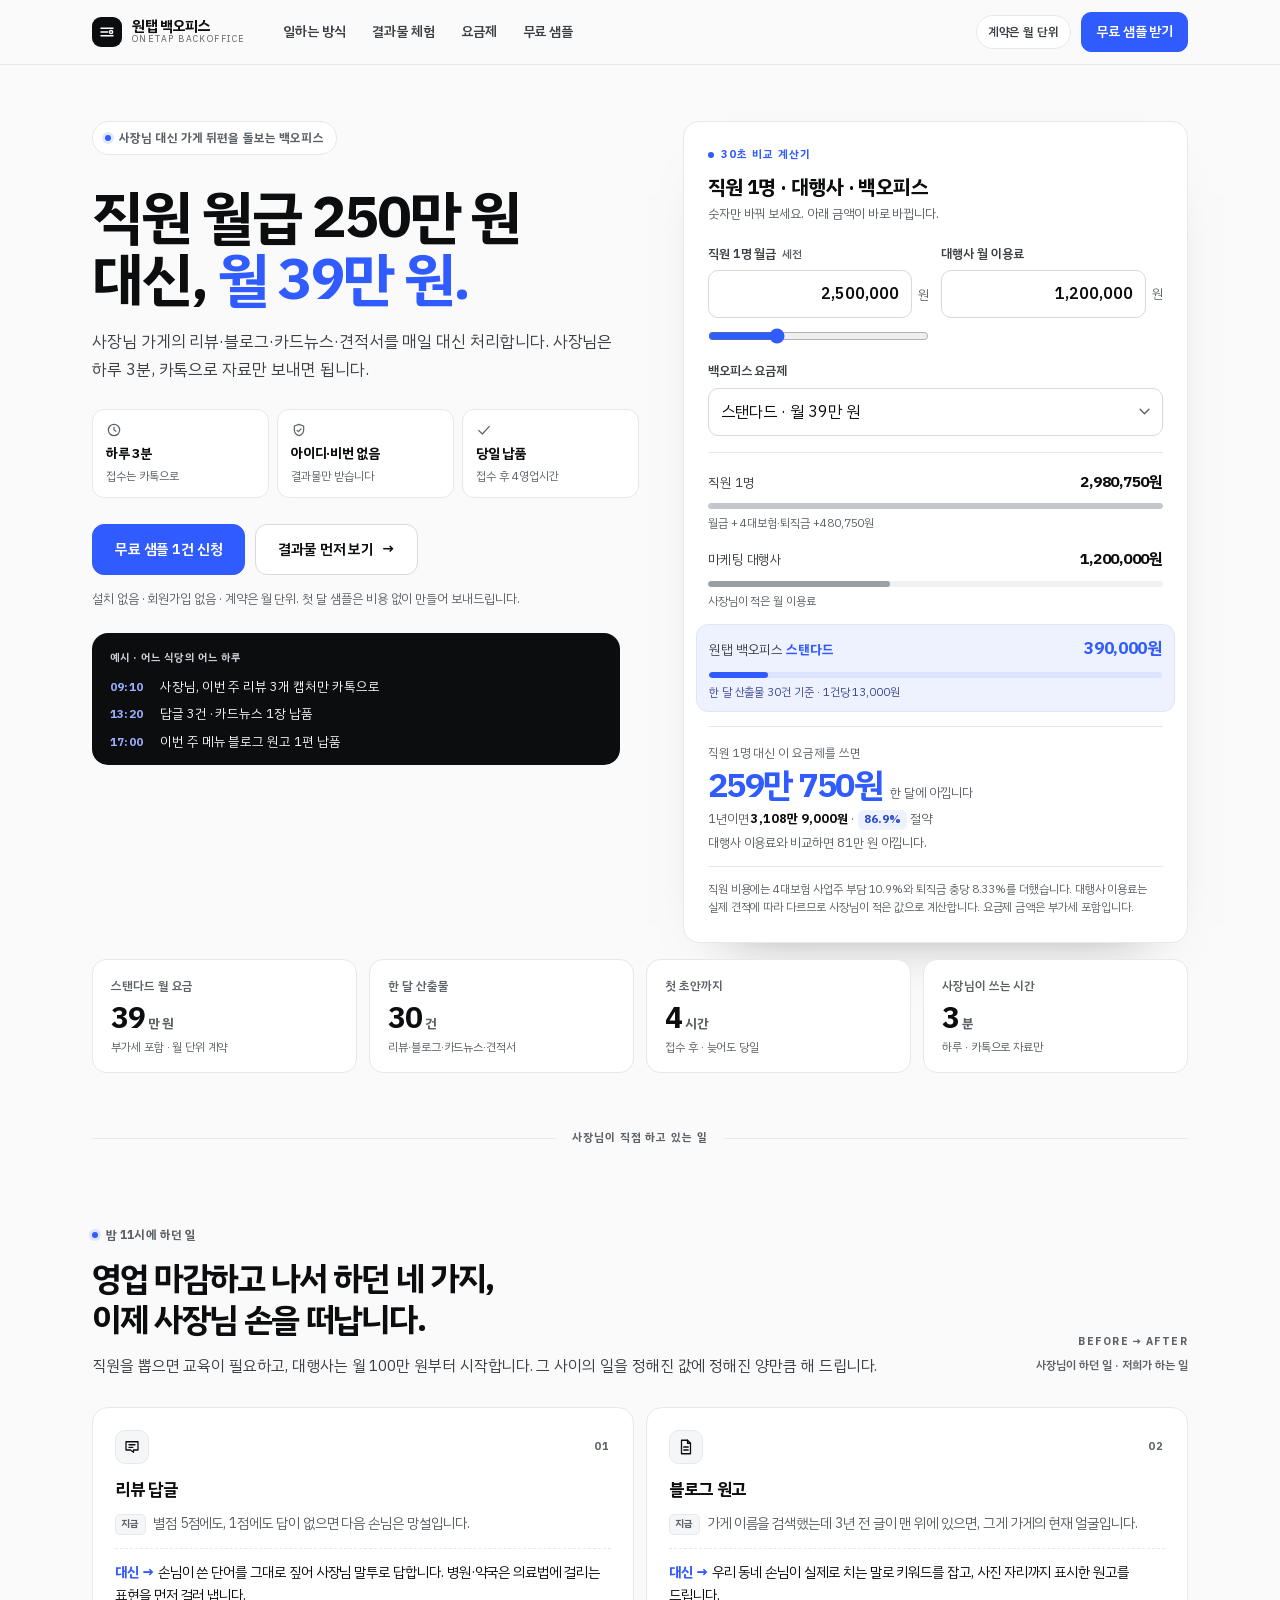
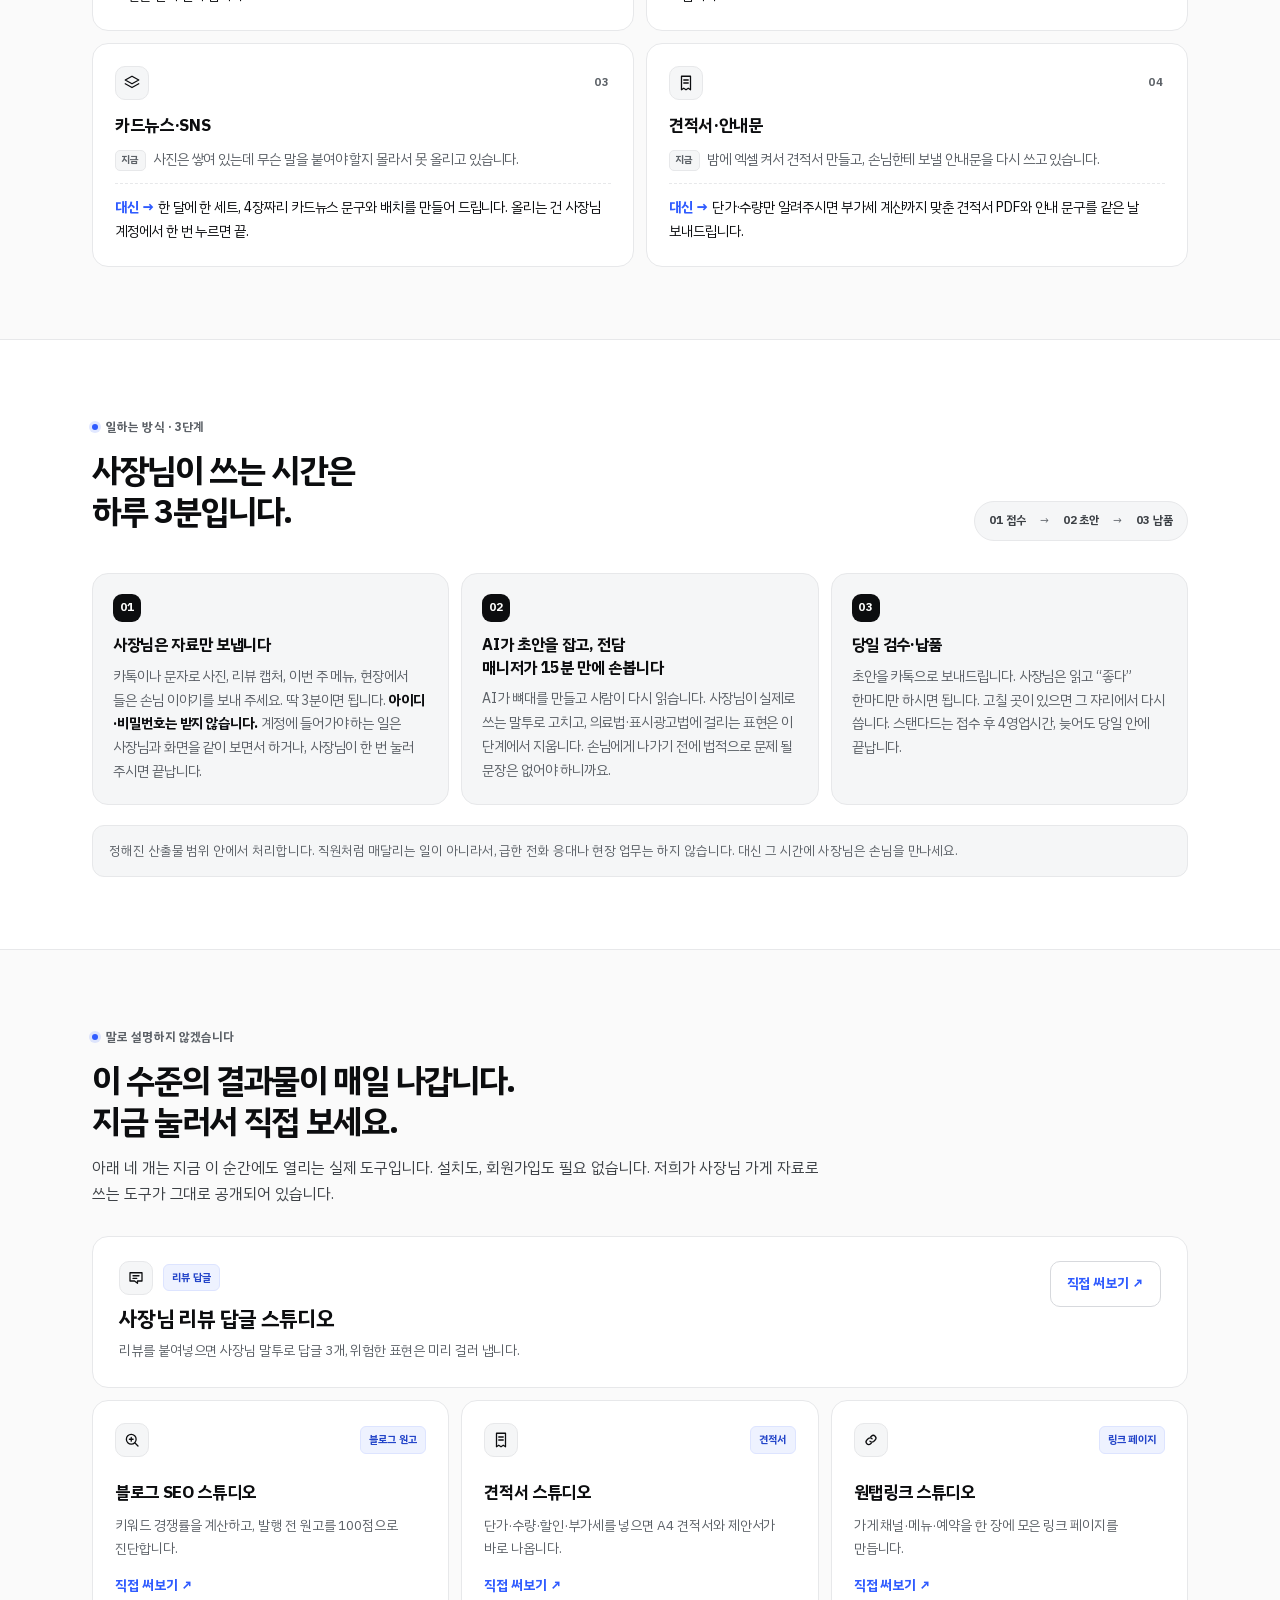
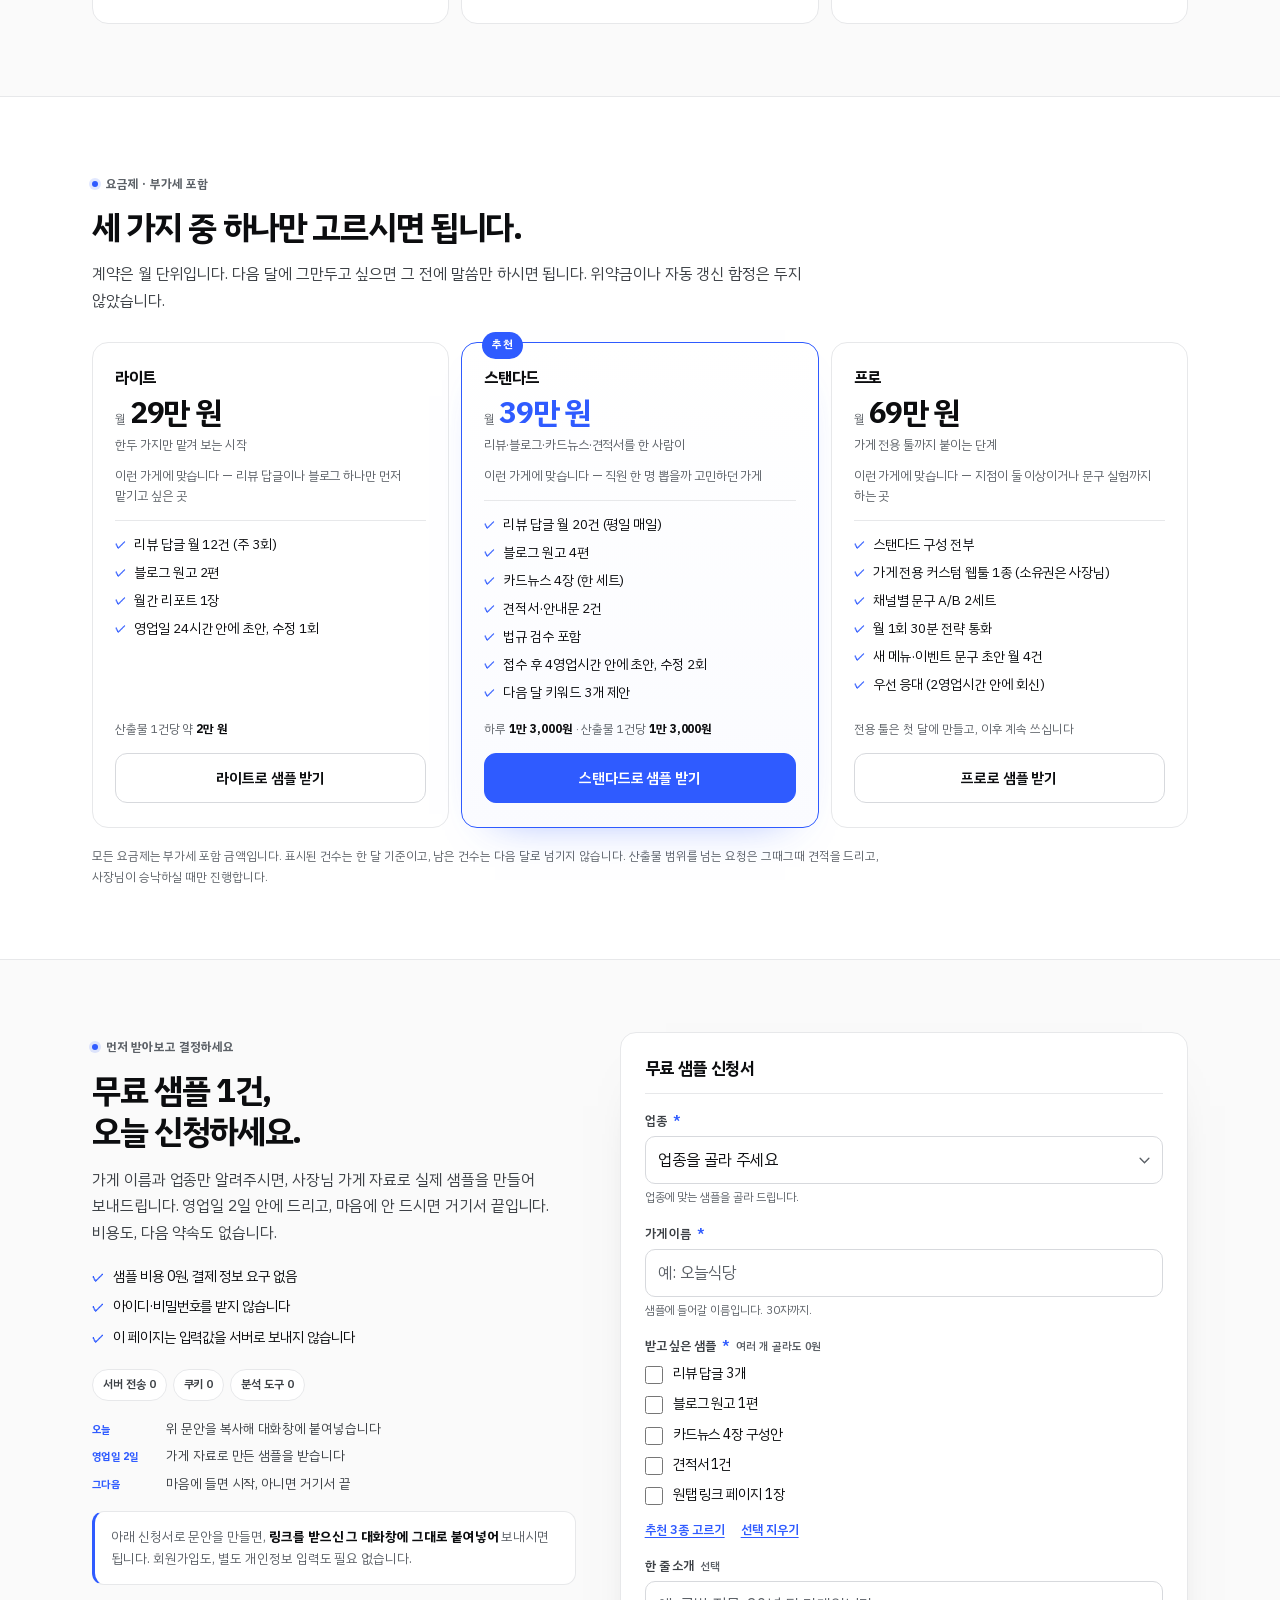
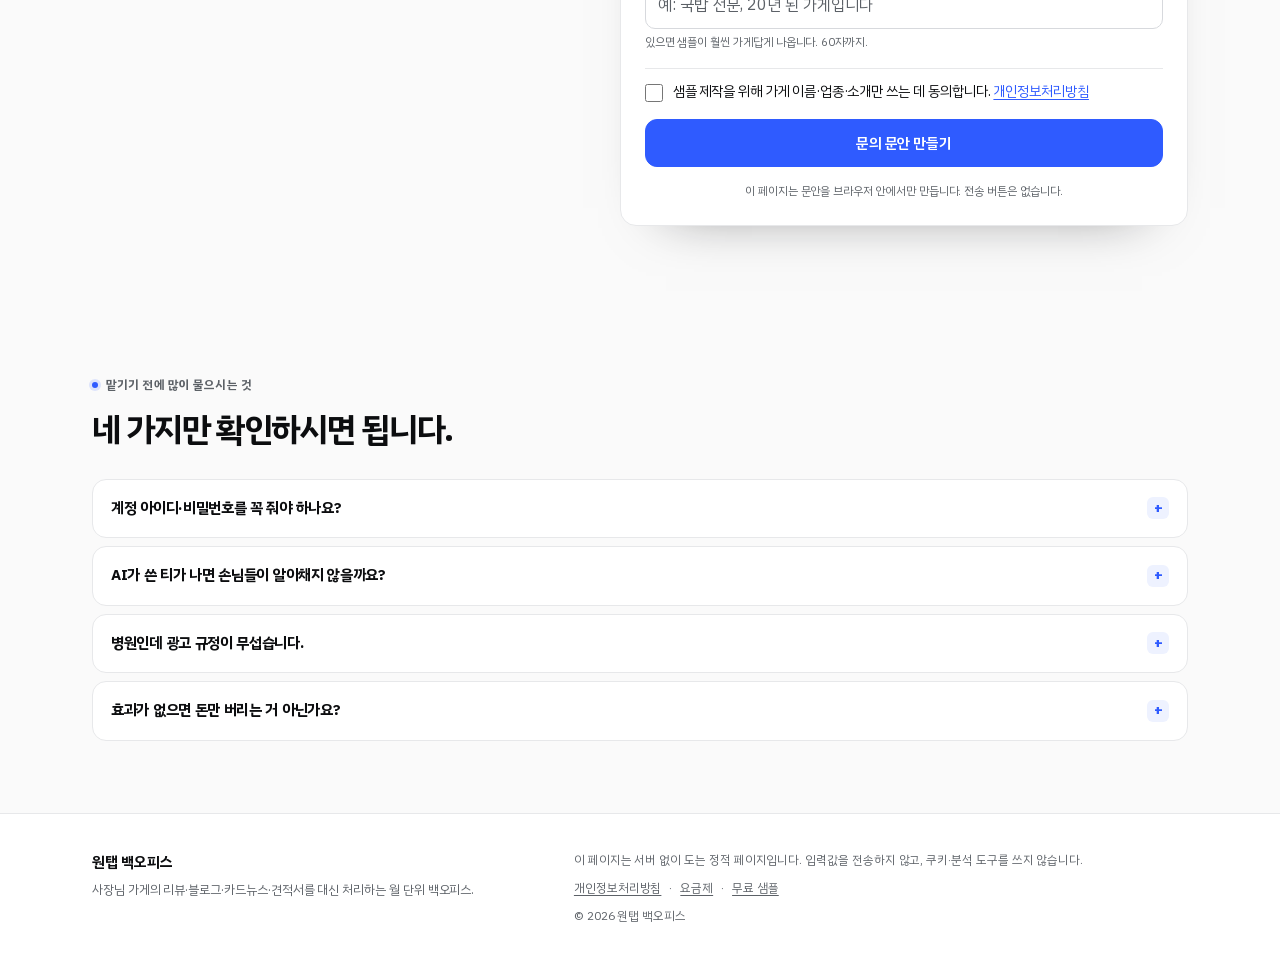
==== commit 980c4366: "Redesign ai-backoffice-offer landing page in Crisp Bento (A) direction - white bento tiles on #FAFAF" ====
--- a/index.html
+++ b/index.html
@@ -1,11 +1,11 @@
 <!DOCTYPE html>
-<html lang="ko" data-theme="light" data-design="designref.v2/cream-editorial">
+<html lang="ko" data-theme="light" data-design="designref.v3/crisp-bento">
 <head>
 <meta charset="utf-8" />
 <meta name="viewport" content="width=device-width, initial-scale=1, viewport-fit=cover" />
 <title>원탭 백오피스 — 리뷰·블로그·카드뉴스·견적서를 매일 대신, 월 39만 원</title>
 <meta name="description" content="직원 월급 250만 원 대신 월 39만 원. 사장님은 하루 3분 자료만 카톡으로 보내고, 리뷰 답글·블로그 원고·카드뉴스·견적서를 법규 검수까지 마쳐 당일 받습니다. 아이디·비밀번호 공유 없이, 첫 샘플은 무료." />
-<meta name="theme-color" content="#f3eadd" />
+<meta name="theme-color" content="#FAFAFA" />
 <meta name="color-scheme" content="light" />
 <link rel="canonical" href="https://marcj81.github.io/ai-backoffice-offer/" />
 <meta property="og:type" content="website" />
@@ -40,10 +40,9 @@
   <div class="topbar-inner">
     <a class="brand" href="#top" aria-label="원탭 백오피스 홈">
       <span class="brand-mark" aria-hidden="true">
-        <svg viewBox="0 0 40 40" width="32" height="32">
-          <rect x="1" y="1" width="38" height="38" rx="3" fill="none" stroke="currentColor" stroke-width="1.4" />
-          <path d="M9 13h22M9 20h13M9 27h22" stroke="currentColor" stroke-width="1.7" stroke-linecap="round" />
-          <circle cx="30" cy="20" r="3.4" fill="none" stroke="currentColor" stroke-width="1.5" />
+        <svg viewBox="0 0 24 24" width="18" height="18" fill="none" stroke="currentColor" stroke-width="1.9" stroke-linecap="round">
+          <path d="M4 7h16M4 12h9M4 17h16" />
+          <circle cx="17.5" cy="12" r="2.1" />
         </svg>
       </span>
       <span class="brand-text">
@@ -59,7 +58,10 @@
       <a href="#apply">무료 샘플</a>
     </nav>
 
-    <a class="btn btn-primary btn-sm top-cta" href="#apply">무료 샘플 받기</a>
+    <div class="top-actions">
+      <span class="top-pill">계약은 월 단위</span>
+      <a class="btn btn-primary btn-sm top-cta" href="#apply">무료 샘플 받기</a>
+    </div>
   </div>
 </header>
 
@@ -68,7 +70,7 @@
   <!-- ═══════════ 히어로 + 비교 계산기 ═══════════ -->
   <section class="hero" id="top">
     <div class="hero-copy">
-      <p class="kicker">사장님 대신 가게 뒤편을 돌보는 백오피스</p>
+      <p class="kicker"><span class="kicker-dot" aria-hidden="true"></span>사장님 대신 가게 뒤편을 돌보는 백오피스</p>
       <h1>직원 월급 250만 원<br />대신, <em>월 39만 원.</em></h1>
       <p class="hero-lead">
         사장님 가게의 리뷰·블로그·카드뉴스·견적서를 매일 대신 처리합니다.
@@ -76,19 +78,35 @@
       </p>
 
       <ul class="hero-facts" aria-label="이 서비스의 기준">
-        <li><strong>하루 3분</strong><span>접수는 카톡으로</span></li>
-        <li><strong>아이디·비번 없음</strong><span>결과물만 받습니다</span></li>
-        <li><strong>당일 납품</strong><span>접수 후 4영업시간</span></li>
+        <li>
+          <span class="fact-ico" aria-hidden="true">
+            <svg viewBox="0 0 24 24" width="16" height="16" fill="none" stroke="currentColor" stroke-width="1.8" stroke-linecap="round" stroke-linejoin="round"><circle cx="12" cy="12" r="8.5" /><path d="M12 7.5V12l3 1.8" /></svg>
+          </span>
+          <strong>하루 3분</strong>
+          <span>접수는 카톡으로</span>
+        </li>
+        <li>
+          <span class="fact-ico" aria-hidden="true">
+            <svg viewBox="0 0 24 24" width="16" height="16" fill="none" stroke="currentColor" stroke-width="1.8" stroke-linecap="round" stroke-linejoin="round"><path d="M12 3.5 19 6v6c0 4-3 7-7 8.5C8 19 5 16 5 12V6z" /><path d="M15 10.5 11 14.5l-2-2" /></svg>
+          </span>
+          <strong>아이디·비번 없음</strong>
+          <span>결과물만 받습니다</span>
+        </li>
+        <li>
+          <span class="fact-ico" aria-hidden="true">
+            <svg viewBox="0 0 24 24" width="16" height="16" fill="none" stroke="currentColor" stroke-width="1.8" stroke-linecap="round" stroke-linejoin="round"><path d="M4 12.5 9.5 18 20 6.5" /></svg>
+          </span>
+          <strong>당일 납품</strong>
+          <span>접수 후 4영업시간</span>
+        </li>
       </ul>
 
       <div class="hero-actions">
         <a class="btn btn-primary" href="#apply">무료 샘플 1건 신청</a>
-        <a class="link-arrow" href="#live">결과물 먼저 보기 <span aria-hidden="true">→</span></a>
-      </div>
-
-      <p class="hero-note">
-        설치 없음 · 회원가입 없음 · 계약은 월 단위. 첫 달 샘플은 비용 없이 만들어 보내드립니다.
-      </p>
+        <a class="btn btn-ghost" href="#live">결과물 먼저 보기 <span aria-hidden="true">→</span></a>
+      </div>
+
+      <p class="hero-note">설치 없음 · 회원가입 없음 · 계약은 월 단위. 첫 달 샘플은 비용 없이 만들어 보내드립니다.</p>
 
       <div class="hero-sample">
         <p class="hero-sample-kicker">예시 · 어느 식당의 어느 하루</p>
@@ -103,7 +121,7 @@
     <!-- 비교 계산기 -->
     <aside class="calc" id="calc" aria-labelledby="calc-title">
       <div class="calc-head">
-        <p class="calc-kicker">30초 비교 계산기</p>
+        <p class="calc-kicker"><span class="kicker-dot" aria-hidden="true"></span>30초 비교 계산기</p>
         <h2 id="calc-title">직원 1명 · 대행사 · 백오피스</h2>
         <p class="calc-sub">숫자만 바꿔 보세요. 아래 금액이 바로 바뀝니다.</p>
       </div>
@@ -170,7 +188,7 @@
       <div class="calc-result">
         <p class="result-label">직원 1명 대신 이 요금제를 쓰면</p>
         <p class="result-value"><strong id="out-save-month">0원</strong><span>한 달에 아낍니다</span></p>
-        <p class="result-sub">1년이면 <strong id="out-save-year">0원</strong> · <span id="out-save-pct">0%</span> 절약</p>
+        <p class="result-sub">1년이면 <strong id="out-save-year">0원</strong> · <span class="pct-chip" id="out-save-pct">0%</span> 절약</p>
         <p class="result-sub" id="out-agency-line">대행사 이용료와 비교해 계산합니다.</p>
       </div>
 
@@ -182,99 +200,153 @@
     </aside>
   </section>
 
+  <!-- ═══════════ 한눈에 보는 기준 ═══════════ -->
+  <section class="stats-band" aria-label="한눈에 보는 기준">
+    <ul class="stats">
+      <li class="stat">
+        <p class="stat-label">스탠다드 월 요금</p>
+        <b>39<small>만 원</small></b>
+        <span class="stat-sub">부가세 포함 · 월 단위 계약</span>
+      </li>
+      <li class="stat">
+        <p class="stat-label">한 달 산출물</p>
+        <b>30<small>건</small></b>
+        <span class="stat-sub">리뷰·블로그·카드뉴스·견적서</span>
+      </li>
+      <li class="stat">
+        <p class="stat-label">첫 초안까지</p>
+        <b>4<small>시간</small></b>
+        <span class="stat-sub">접수 후 · 늦어도 당일</span>
+      </li>
+      <li class="stat">
+        <p class="stat-label">사장님이 쓰는 시간</p>
+        <b>3<small>분</small></b>
+        <span class="stat-sub">하루 · 카톡으로 자료만</span>
+      </li>
+    </ul>
+  </section>
+
   <div class="rule" role="presentation"><span>사장님이 직접 하고 있는 일</span></div>
 
   <!-- ═══════════ 무엇을 대신하나 ═══════════ -->
   <section class="section" id="duties">
-    <div class="section-head">
-      <p class="kicker">밤 11시에 하던 일</p>
-      <h2>영업 마감하고 나서 하던 네 가지,<br />이제 사장님 손을 떠납니다.</h2>
-      <p class="section-lead">
-        직원을 뽑으면 교육이 필요하고, 대행사는 월 100만 원부터 시작합니다.
-        그 사이의 일을 정해진 값에 정해진 양만큼 해 드립니다.
-      </p>
+    <div class="section-head split">
+      <div class="section-head-copy">
+        <p class="kicker"><span class="kicker-dot" aria-hidden="true"></span>밤 11시에 하던 일</p>
+        <h2>영업 마감하고 나서 하던 네 가지,<br />이제 사장님 손을 떠납니다.</h2>
+        <p class="section-lead">
+          직원을 뽑으면 교육이 필요하고, 대행사는 월 100만 원부터 시작합니다.
+          그 사이의 일을 정해진 값에 정해진 양만큼 해 드립니다.
+        </p>
+      </div>
+      <p class="aside-note">BEFORE → AFTER<br /><span>사장님이 하던 일 · 저희가 하는 일</span></p>
     </div>
 
     <ul class="duty-grid">
       <li class="duty-card">
-        <p class="duty-no">01</p>
+        <div class="card-top">
+          <span class="ico" aria-hidden="true">
+            <svg viewBox="0 0 24 24" width="18" height="18" fill="none" stroke="currentColor" stroke-width="1.7" stroke-linecap="round" stroke-linejoin="round"><path d="M20 5H4v11h6l4 3v-3h6z" /><path d="M8 9h8M8 12.5h5" /></svg>
+          </span>
+          <span class="duty-no">01</span>
+        </div>
         <h3>리뷰 답글</h3>
-        <p class="duty-pain">별점 5점에도, 1점에도 답이 없으면 다음 손님은 망설입니다.</p>
+        <p class="duty-pain"><span class="ba">지금</span>별점 5점에도, 1점에도 답이 없으면 다음 손님은 망설입니다.</p>
         <p class="duty-do">손님이 쓴 단어를 그대로 짚어 사장님 말투로 답합니다. 병원·약국은 의료법에 걸리는 표현을 먼저 걸러 냅니다.</p>
       </li>
       <li class="duty-card">
-        <p class="duty-no">02</p>
+        <div class="card-top">
+          <span class="ico" aria-hidden="true">
+            <svg viewBox="0 0 24 24" width="18" height="18" fill="none" stroke="currentColor" stroke-width="1.7" stroke-linecap="round" stroke-linejoin="round"><path d="M6 3h8l4 4v14H6z" /><path d="M14 3v4h4" /><path d="M9 12h6M9 16h6" /></svg>
+          </span>
+          <span class="duty-no">02</span>
+        </div>
         <h3>블로그 원고</h3>
-        <p class="duty-pain">가게 이름을 검색했는데 3년 전 글이 맨 위에 있으면, 그게 가게의 현재 얼굴입니다.</p>
+        <p class="duty-pain"><span class="ba">지금</span>가게 이름을 검색했는데 3년 전 글이 맨 위에 있으면, 그게 가게의 현재 얼굴입니다.</p>
         <p class="duty-do">우리 동네 손님이 실제로 치는 말로 키워드를 잡고, 사진 자리까지 표시한 원고를 드립니다.</p>
       </li>
       <li class="duty-card">
-        <p class="duty-no">03</p>
+        <div class="card-top">
+          <span class="ico" aria-hidden="true">
+            <svg viewBox="0 0 24 24" width="18" height="18" fill="none" stroke="currentColor" stroke-width="1.7" stroke-linecap="round" stroke-linejoin="round"><path d="m12 3 9 5-9 5-9-5z" /><path d="m3 13 9 5 9-5" /></svg>
+          </span>
+          <span class="duty-no">03</span>
+        </div>
         <h3>카드뉴스·SNS</h3>
-        <p class="duty-pain">사진은 쌓여 있는데 무슨 말을 붙여야 할지 몰라서 못 올리고 있습니다.</p>
+        <p class="duty-pain"><span class="ba">지금</span>사진은 쌓여 있는데 무슨 말을 붙여야 할지 몰라서 못 올리고 있습니다.</p>
         <p class="duty-do">한 달에 한 세트, 4장짜리 카드뉴스 문구와 배치를 만들어 드립니다. 올리는 건 사장님 계정에서 한 번 누르면 끝.</p>
       </li>
       <li class="duty-card">
-        <p class="duty-no">04</p>
+        <div class="card-top">
+          <span class="ico" aria-hidden="true">
+            <svg viewBox="0 0 24 24" width="18" height="18" fill="none" stroke="currentColor" stroke-width="1.7" stroke-linecap="round" stroke-linejoin="round"><path d="M6 3h12v18l-3-2-3 2-3-2-3 2z" /><path d="M9 8h6M9 12h6" /></svg>
+          </span>
+          <span class="duty-no">04</span>
+        </div>
         <h3>견적서·안내문</h3>
-        <p class="duty-pain">밤에 엑셀 켜서 견적서 만들고, 손님한테 보낼 안내문을 다시 쓰고 있습니다.</p>
+        <p class="duty-pain"><span class="ba">지금</span>밤에 엑셀 켜서 견적서 만들고, 손님한테 보낼 안내문을 다시 쓰고 있습니다.</p>
         <p class="duty-do">단가·수량만 알려주시면 부가세 계산까지 맞춘 견적서 PDF와 안내 문구를 같은 날 보내드립니다.</p>
       </li>
     </ul>
   </section>
 
   <!-- ═══════════ 일하는 방식 3단계 ═══════════ -->
-  <section class="section section-deep" id="work">
-    <div class="section-head">
-      <p class="kicker">일하는 방식 · 3단계</p>
-      <h2>사장님이 쓰는 시간은<br />하루 3분입니다.</h2>
-    </div>
-
-    <ol class="steps">
-      <li class="step">
-        <div class="step-no" aria-hidden="true">01</div>
-        <div class="step-body">
-          <h3>사장님은 자료만 보냅니다</h3>
-          <p>
-            카톡이나 문자로 사진, 리뷰 캡처, 이번 주 메뉴, 현장에서 들은 손님 이야기를 보내 주세요.
-            딱 3분이면 됩니다. <strong>아이디·비밀번호는 받지 않습니다.</strong>
-            계정에 들어가야 하는 일은 사장님과 화면을 같이 보면서 하거나, 사장님이 한 번 눌러 주시면 끝납니다.
-          </p>
-        </div>
-      </li>
-      <li class="step">
-        <div class="step-no" aria-hidden="true">02</div>
-        <div class="step-body">
-          <h3>AI가 초안을 잡고, 전담 매니저가 15분 만에 손봅니다</h3>
-          <p>
-            AI가 뼈대를 만들고 사람이 다시 읽습니다. 사장님이 실제로 쓰는 말투로 고치고,
-            의료법·표시광고법에 걸리는 표현은 이 단계에서 지웁니다.
-            손님에게 나가기 전에 법적으로 문제 될 문장은 없어야 하니까요.
-          </p>
-        </div>
-      </li>
-      <li class="step">
-        <div class="step-no" aria-hidden="true">03</div>
-        <div class="step-body">
-          <h3>당일 검수·납품</h3>
-          <p>
-            초안을 카톡으로 보내드립니다. 사장님은 읽고 &ldquo;좋다&rdquo; 한마디만 하시면 됩니다.
-            고칠 곳이 있으면 그 자리에서 다시 씁니다. 스탠다드는 접수 후 4영업시간, 늦어도 당일 안에 끝납니다.
-          </p>
-        </div>
-      </li>
-    </ol>
-
-    <p class="work-note">
-      정해진 산출물 범위 안에서 처리합니다. 직원처럼 매달리는 일이 아니라서, 급한 전화 응대나 현장 업무는 하지 않습니다.
-      대신 그 시간에 사장님은 손님을 만나세요.
-    </p>
+  <section class="band" id="work">
+    <div class="section">
+      <div class="section-head split">
+        <div class="section-head-copy">
+          <p class="kicker"><span class="kicker-dot" aria-hidden="true"></span>일하는 방식 · 3단계</p>
+          <h2>사장님이 쓰는 시간은<br />하루 3분입니다.</h2>
+        </div>
+        <p class="flow-pill"><span>01 접수</span><i aria-hidden="true">→</i><span>02 초안</span><i aria-hidden="true">→</i><span>03 납품</span></p>
+      </div>
+
+      <ol class="steps">
+        <li class="step">
+          <div class="step-no" aria-hidden="true">01</div>
+          <div class="step-body">
+            <h3>사장님은 자료만 보냅니다</h3>
+            <p>
+              카톡이나 문자로 사진, 리뷰 캡처, 이번 주 메뉴, 현장에서 들은 손님 이야기를 보내 주세요.
+              딱 3분이면 됩니다. <strong>아이디·비밀번호는 받지 않습니다.</strong>
+              계정에 들어가야 하는 일은 사장님과 화면을 같이 보면서 하거나, 사장님이 한 번 눌러 주시면 끝납니다.
+            </p>
+          </div>
+        </li>
+        <li class="step">
+          <div class="step-no" aria-hidden="true">02</div>
+          <div class="step-body">
+            <h3>AI가 초안을 잡고, 전담 매니저가 15분 만에 손봅니다</h3>
+            <p>
+              AI가 뼈대를 만들고 사람이 다시 읽습니다. 사장님이 실제로 쓰는 말투로 고치고,
+              의료법·표시광고법에 걸리는 표현은 이 단계에서 지웁니다.
+              손님에게 나가기 전에 법적으로 문제 될 문장은 없어야 하니까요.
+            </p>
+          </div>
+        </li>
+        <li class="step">
+          <div class="step-no" aria-hidden="true">03</div>
+          <div class="step-body">
+            <h3>당일 검수·납품</h3>
+            <p>
+              초안을 카톡으로 보내드립니다. 사장님은 읽고 &ldquo;좋다&rdquo; 한마디만 하시면 됩니다.
+              고칠 곳이 있으면 그 자리에서 다시 씁니다. 스탠다드는 접수 후 4영업시간, 늦어도 당일 안에 끝납니다.
+            </p>
+          </div>
+        </li>
+      </ol>
+
+      <p class="work-note">
+        정해진 산출물 범위 안에서 처리합니다. 직원처럼 매달리는 일이 아니라서, 급한 전화 응대나 현장 업무는 하지 않습니다.
+        대신 그 시간에 사장님은 손님을 만나세요.
+      </p>
+    </div>
   </section>
 
   <!-- ═══════════ 실제 결과물 라이브 체험 ═══════════ -->
   <section class="section" id="live">
     <div class="section-head">
-      <p class="kicker">말로 설명하지 않겠습니다</p>
+      <p class="kicker"><span class="kicker-dot" aria-hidden="true"></span>말로 설명하지 않겠습니다</p>
       <h2>이 수준의 결과물이 매일 나갑니다.<br />지금 눌러서 직접 보세요.</h2>
       <p class="section-lead">
         아래 네 개는 지금 이 순간에도 열리는 실제 도구입니다. 설치도, 회원가입도 필요 없습니다.
@@ -283,26 +355,46 @@
     </div>
 
     <ul class="tool-grid">
-      <li class="tool-card">
-        <p class="tool-tag">리뷰 답글</p>
+      <li class="tool-card is-feat">
+        <div class="card-top">
+          <span class="ico" aria-hidden="true">
+            <svg viewBox="0 0 24 24" width="18" height="18" fill="none" stroke="currentColor" stroke-width="1.7" stroke-linecap="round" stroke-linejoin="round"><path d="M20 5H4v11h6l4 3v-3h6z" /><path d="M8 9h8M8 12.5h5" /></svg>
+          </span>
+          <span class="tag">리뷰 답글</span>
+        </div>
         <h3>사장님 리뷰 답글 스튜디오</h3>
         <p class="tool-what">리뷰를 붙여넣으면 사장님 말투로 답글 3개, 위험한 표현은 미리 걸러 냅니다.</p>
         <a class="tool-link" href="https://marcj81.github.io/review-reply-studio/" target="_blank" rel="noopener">직접 써보기 <span aria-hidden="true">↗</span></a>
       </li>
       <li class="tool-card">
-        <p class="tool-tag">블로그 원고</p>
+        <div class="card-top">
+          <span class="ico" aria-hidden="true">
+            <svg viewBox="0 0 24 24" width="18" height="18" fill="none" stroke="currentColor" stroke-width="1.7" stroke-linecap="round" stroke-linejoin="round"><circle cx="11" cy="11" r="6.5" /><path d="m16 16 4 4" /><path d="M8.5 11h5M11 8.5v5" /></svg>
+          </span>
+          <span class="tag">블로그 원고</span>
+        </div>
         <h3>블로그 SEO 스튜디오</h3>
         <p class="tool-what">키워드 경쟁률을 계산하고, 발행 전 원고를 100점으로 진단합니다.</p>
         <a class="tool-link" href="https://marcj81.github.io/blog-seo-studio/" target="_blank" rel="noopener">직접 써보기 <span aria-hidden="true">↗</span></a>
       </li>
       <li class="tool-card">
-        <p class="tool-tag">견적서</p>
+        <div class="card-top">
+          <span class="ico" aria-hidden="true">
+            <svg viewBox="0 0 24 24" width="18" height="18" fill="none" stroke="currentColor" stroke-width="1.7" stroke-linecap="round" stroke-linejoin="round"><path d="M6 3h12v18l-3-2-3 2-3-2-3 2z" /><path d="M9 8h6M9 12h6" /></svg>
+          </span>
+          <span class="tag">견적서</span>
+        </div>
         <h3>견적서 스튜디오</h3>
         <p class="tool-what">단가·수량·할인·부가세를 넣으면 A4 견적서와 제안서가 바로 나옵니다.</p>
         <a class="tool-link" href="https://marcj81.github.io/agency-proposal-maker/" target="_blank" rel="noopener">직접 써보기 <span aria-hidden="true">↗</span></a>
       </li>
       <li class="tool-card">
-        <p class="tool-tag">링크 페이지</p>
+        <div class="card-top">
+          <span class="ico" aria-hidden="true">
+            <svg viewBox="0 0 24 24" width="18" height="18" fill="none" stroke="currentColor" stroke-width="1.7" stroke-linecap="round" stroke-linejoin="round"><path d="M10.5 13.5a3.5 3.5 0 0 0 5 .4l2-2a3.5 3.5 0 0 0-5-5l-1 1" /><path d="M13.5 10.5a3.5 3.5 0 0 0-5-.4l-2 2a3.5 3.5 0 0 0 5 5l1-1" /></svg>
+          </span>
+          <span class="tag">링크 페이지</span>
+        </div>
         <h3>원탭링크 스튜디오</h3>
         <p class="tool-what">가게 채널·메뉴·예약을 한 장에 모은 링크 페이지를 만듭니다.</p>
         <a class="tool-link" href="https://marcj81.github.io/onetaplink-studio/" target="_blank" rel="noopener">직접 써보기 <span aria-hidden="true">↗</span></a>
@@ -311,85 +403,87 @@
   </section>
 
   <!-- ═══════════ 요금제 3단 ═══════════ -->
-  <section class="section section-deep" id="pricing">
-    <div class="section-head">
-      <p class="kicker">요금제 · 부가세 포함</p>
-      <h2>세 가지 중 하나만 고르시면 됩니다.</h2>
-      <p class="section-lead">
-        계약은 월 단위입니다. 다음 달에 그만두고 싶으면 그 전에 말씀만 하시면 됩니다.
-        위약금이나 자동 갱신 함정은 두지 않았습니다.
-      </p>
-    </div>
-
-    <ul class="plan-grid">
-      <li class="plan">
-        <div class="plan-head">
-          <h3>라이트</h3>
-          <p class="plan-price"><span>월</span> <strong>29만 원</strong></p>
-          <p class="plan-tagline">한두 가지만 맡겨 보는 시작</p>
-        </div>
-        <p class="plan-for">이런 가게에 맞습니다 — 리뷰 답글이나 블로그 하나만 먼저 맡기고 싶은 곳</p>
-        <ul class="plan-list">
-          <li>리뷰 답글 월 12건 (주 3회)</li>
-          <li>블로그 원고 2편</li>
-          <li>월간 리포트 1장</li>
-          <li>영업일 24시간 안에 초안, 수정 1회</li>
-        </ul>
-        <p class="plan-meta">산출물 1건당 약 <strong>2만 원</strong></p>
-        <a class="btn btn-ghost plan-cta" href="#apply">라이트로 샘플 받기</a>
-      </li>
-
-      <li class="plan plan-recommended">
-        <p class="plan-badge">추천</p>
-        <div class="plan-head">
-          <h3>스탠다드</h3>
-          <p class="plan-price"><span>월</span> <strong>39만 원</strong></p>
-          <p class="plan-tagline">리뷰·블로그·카드뉴스·견적서를 한 사람이</p>
-        </div>
-        <p class="plan-for">이런 가게에 맞습니다 — 직원 한 명 뽑을까 고민하던 가게</p>
-        <ul class="plan-list">
-          <li>리뷰 답글 월 20건 (평일 매일)</li>
-          <li>블로그 원고 4편</li>
-          <li>카드뉴스 4장 (한 세트)</li>
-          <li>견적서·안내문 2건</li>
-          <li>법규 검수 포함</li>
-          <li>접수 후 4영업시간 안에 초안, 수정 2회</li>
-          <li>다음 달 키워드 3개 제안</li>
-        </ul>
-        <p class="plan-meta">하루 <strong>1만 3,000원</strong> · 산출물 1건당 <strong>1만 3,000원</strong></p>
-        <a class="btn btn-primary plan-cta" href="#apply">스탠다드로 샘플 받기</a>
-      </li>
-
-      <li class="plan">
-        <div class="plan-head">
-          <h3>프로</h3>
-          <p class="plan-price"><span>월</span> <strong>69만 원</strong></p>
-          <p class="plan-tagline">가게 전용 툴까지 붙이는 단계</p>
-        </div>
-        <p class="plan-for">이런 가게에 맞습니다 — 지점이 둘 이상이거나 문구 실험까지 하는 곳</p>
-        <ul class="plan-list">
-          <li>스탠다드 구성 전부</li>
-          <li>가게 전용 커스텀 웹툴 1종 (소유권은 사장님)</li>
-          <li>채널별 문구 A/B 2세트</li>
-          <li>월 1회 30분 전략 통화</li>
-          <li>새 메뉴·이벤트 문구 초안 월 4건</li>
-          <li>우선 응대 (2영업시간 안에 회신)</li>
-        </ul>
-        <p class="plan-meta">전용 툴은 첫 달에 만들고, 이후 계속 쓰십니다</p>
-        <a class="btn btn-ghost plan-cta" href="#apply">프로로 샘플 받기</a>
-      </li>
-    </ul>
-
-    <p class="plan-note">
-      모든 요금제는 부가세 포함 금액입니다. 표시된 건수는 한 달 기준이고, 남은 건수는 다음 달로 넘기지 않습니다.
-      산출물 범위를 넘는 요청은 그때그때 견적을 드리고, 사장님이 승낙하실 때만 진행합니다.
-    </p>
+  <section class="band" id="pricing">
+    <div class="section">
+      <div class="section-head">
+        <p class="kicker"><span class="kicker-dot" aria-hidden="true"></span>요금제 · 부가세 포함</p>
+        <h2>세 가지 중 하나만 고르시면 됩니다.</h2>
+        <p class="section-lead">
+          계약은 월 단위입니다. 다음 달에 그만두고 싶으면 그 전에 말씀만 하시면 됩니다.
+          위약금이나 자동 갱신 함정은 두지 않았습니다.
+        </p>
+      </div>
+
+      <ul class="plan-grid">
+        <li class="plan">
+          <div class="plan-head">
+            <h3>라이트</h3>
+            <p class="plan-price"><span>월</span> <strong>29만 원</strong></p>
+            <p class="plan-tagline">한두 가지만 맡겨 보는 시작</p>
+          </div>
+          <p class="plan-for">이런 가게에 맞습니다 — 리뷰 답글이나 블로그 하나만 먼저 맡기고 싶은 곳</p>
+          <ul class="plan-list">
+            <li>리뷰 답글 월 12건 (주 3회)</li>
+            <li>블로그 원고 2편</li>
+            <li>월간 리포트 1장</li>
+            <li>영업일 24시간 안에 초안, 수정 1회</li>
+          </ul>
+          <p class="plan-meta">산출물 1건당 약 <strong>2만 원</strong></p>
+          <a class="btn btn-ghost plan-cta" href="#apply">라이트로 샘플 받기</a>
+        </li>
+
+        <li class="plan plan-recommended">
+          <p class="plan-badge">추천</p>
+          <div class="plan-head">
+            <h3>스탠다드</h3>
+            <p class="plan-price"><span>월</span> <strong>39만 원</strong></p>
+            <p class="plan-tagline">리뷰·블로그·카드뉴스·견적서를 한 사람이</p>
+          </div>
+          <p class="plan-for">이런 가게에 맞습니다 — 직원 한 명 뽑을까 고민하던 가게</p>
+          <ul class="plan-list">
+            <li>리뷰 답글 월 20건 (평일 매일)</li>
+            <li>블로그 원고 4편</li>
+            <li>카드뉴스 4장 (한 세트)</li>
+            <li>견적서·안내문 2건</li>
+            <li>법규 검수 포함</li>
+            <li>접수 후 4영업시간 안에 초안, 수정 2회</li>
+            <li>다음 달 키워드 3개 제안</li>
+          </ul>
+          <p class="plan-meta">하루 <strong>1만 3,000원</strong> · 산출물 1건당 <strong>1만 3,000원</strong></p>
+          <a class="btn btn-primary plan-cta" href="#apply">스탠다드로 샘플 받기</a>
+        </li>
+
+        <li class="plan">
+          <div class="plan-head">
+            <h3>프로</h3>
+            <p class="plan-price"><span>월</span> <strong>69만 원</strong></p>
+            <p class="plan-tagline">가게 전용 툴까지 붙이는 단계</p>
+          </div>
+          <p class="plan-for">이런 가게에 맞습니다 — 지점이 둘 이상이거나 문구 실험까지 하는 곳</p>
+          <ul class="plan-list">
+            <li>스탠다드 구성 전부</li>
+            <li>가게 전용 커스텀 웹툴 1종 (소유권은 사장님)</li>
+            <li>채널별 문구 A/B 2세트</li>
+            <li>월 1회 30분 전략 통화</li>
+            <li>새 메뉴·이벤트 문구 초안 월 4건</li>
+            <li>우선 응대 (2영업시간 안에 회신)</li>
+          </ul>
+          <p class="plan-meta">전용 툴은 첫 달에 만들고, 이후 계속 쓰십니다</p>
+          <a class="btn btn-ghost plan-cta" href="#apply">프로로 샘플 받기</a>
+        </li>
+      </ul>
+
+      <p class="plan-note">
+        모든 요금제는 부가세 포함 금액입니다. 표시된 건수는 한 달 기준이고, 남은 건수는 다음 달로 넘기지 않습니다.
+        산출물 범위를 넘는 요청은 그때그때 견적을 드리고, 사장님이 승낙하실 때만 진행합니다.
+      </p>
+    </div>
   </section>
 
   <!-- ═══════════ 무료 샘플 신청 ═══════════ -->
   <section class="section section-apply" id="apply">
     <div class="apply-intro">
-      <p class="kicker">먼저 받아보고 결정하세요</p>
+      <p class="kicker"><span class="kicker-dot" aria-hidden="true"></span>먼저 받아보고 결정하세요</p>
       <h2>무료 샘플 1건,<br />오늘 신청하세요.</h2>
       <p class="section-lead">
         가게 이름과 업종만 알려주시면, 사장님 가게 자료로 실제 샘플을 만들어 보내드립니다.
@@ -400,6 +494,12 @@
         <li>아이디·비밀번호를 받지 않습니다</li>
         <li>이 페이지는 입력값을 서버로 보내지 않습니다</li>
       </ul>
+      <p class="trust-strip"><span>서버 전송 0</span><span>쿠키 0</span><span>분석 도구 0</span></p>
+      <ol class="sample-steps">
+        <li><span>오늘</span>위 문안을 복사해 대화창에 붙여넣습니다</li>
+        <li><span>영업일 2일</span>가게 자료로 만든 샘플을 받습니다</li>
+        <li><span>그다음</span>마음에 들면 시작, 아니면 거기서 끝</li>
+      </ol>
       <p class="apply-alt">
         아래 신청서로 문안을 만들면, <strong>링크를 받으신 그 대화창에 그대로 붙여넣어</strong> 보내시면 됩니다.
         회원가입도, 별도 개인정보 입력도 필요 없습니다.
@@ -470,7 +570,7 @@
   <!-- ═══════════ 자주 묻는 질문 ═══════════ -->
   <section class="section" id="faq">
     <div class="section-head">
-      <p class="kicker">맡기기 전에 많이 물으시는 것</p>
+      <p class="kicker"><span class="kicker-dot" aria-hidden="true"></span>맡기기 전에 많이 물으시는 것</p>
       <h2>네 가지만 확인하시면 됩니다.</h2>
     </div>
 
--- a/styles.css
+++ b/styles.css
@@ -1,9 +1,10 @@
 /* ============================================================
    원탭 백오피스 · styles.css
-   design-ref-engine v2  cream-editorial 토큰
-   bg #F3EADD · surface #FFFCF6 · ink #33281E · sub #6A5B4A
-   line #E0D2BE · accent #A8431F · accentSoft #F6E3D6
-   세리프 제목 + 산세리프 본문. 폰트는 전부 로컬(외부 요청 0).
+   design-ref-engine v3 · Crisp Bento (A안)
+   bg #FAFAFA · surface #FFFFFF · ink #0C0D0F · sub #5C6167
+   line #E7E8EA · accent #2F5BFF (단일 액센트) · accent-soft #EEF2FF
+   순백 카드 + 1px 보더 + 16px 라운드, 산세리프 800 헤드라인.
+   폰트는 전부 로컬(외부 요청 0). 본문 대비 4.5:1 이상.
    ============================================================ */
 
 /* ── 폰트 ─────────────────────────────────────────────── */
@@ -22,38 +23,35 @@
   src: url('assets/fonts/plexkr-Bold.woff2') format('woff2');
   font-weight: 700 900; font-style: normal; font-display: swap;
 }
-@font-face {
-  font-family: 'OfferSerif';
-  src: url('assets/fonts/offer-serif-regular.woff2') format('woff2');
-  font-weight: 400; font-style: normal; font-display: swap;
-}
 
 /* ── 토큰 ─────────────────────────────────────────────── */
 :root {
-  --paper: #f3eadd;
-  --paper-deep: #ede1ce;
-  --surface: #fffcf6;
-  --surface-2: #fbf4e8;
-  --ink: #33281e;
-  --sub: #6a5b4a;
-  --muted: #7a6852;
-  --line: #e0d2be;
-  --line-strong: #c9b69c;
-  --accent: #a8431f;
-  --accent-ink: #fff8f0;
-  --accent-soft: #f6e3d6;
-  --ok: #2f6b4f;
-  --danger: #a12c2c;
-  --danger-soft: #f8e4e1;
-
-  --serif: 'OfferSerif', 'Nanum Myeongjo', 'Noto Serif KR', 'AppleMyungjo', Georgia, serif;
+  --bg: #FAFAFA;
+  --surface: #FFFFFF;
+  --surface-2: #F5F6F7;
+  --ink: #0C0D0F;
+  --body: #3C4045;
+  --sub: #5C6167;
+  --line: #E7E8EA;
+  --line-strong: #D7D9DD;
+  --accent: #2F5BFF;
+  --accent-hover: #1F45E0;
+  --accent-soft: #EEF2FF;
+  --accent-line: #DDE4FF;
+  --accent-ink: #9DB0FF;
+  --ok: #0E9F6E;
+  --danger: #B42318;
+  --danger-soft: #FDECEA;
+
   --sans: 'PlexKR', 'Pretendard', -apple-system, BlinkMacSystemFont, 'Apple SD Gothic Neo', 'Malgun Gothic', 'Noto Sans KR', sans-serif;
 
   --maxw: 1160px;
-  --radius: 4px;
-  --rule: 1px solid var(--line);
-  --shadow-paper: 0 18px 40px -34px rgba(51, 40, 30, 0.55);
-  --shadow-soft: 0 2px 18px -8px rgba(51, 40, 30, 0.22);
+  --r-card: 16px;
+  --r-btn: 12px;
+  --r-field: 10px;
+  --r-tag: 6px;
+  --shadow-hover: 0 12px 28px -20px rgba(12, 13, 15, 0.35);
+  --shadow-card: 0 28px 56px -46px rgba(12, 13, 15, 0.55);
   --s1: 4px; --s2: 8px; --s3: 12px; --s4: 16px; --s5: 24px; --s6: 32px; --s7: 48px; --s8: 64px;
 }
 
@@ -62,487 +60,576 @@
 html { -webkit-text-size-adjust: 100%; scroll-behavior: smooth; }
 body {
   margin: 0;
-  background: var(--paper);
+  background: var(--bg);
   color: var(--ink);
   font-family: var(--sans);
-  font-size: 17px;
-  line-height: 1.8;
-  letter-spacing: 0.004em;
+  font-size: 16px;
+  line-height: 1.7;
+  letter-spacing: -0.004em;
   word-break: keep-all;
   overflow-wrap: break-word;
   -webkit-font-smoothing: antialiased;
 }
-/* 종이 결 — 아주 옅은 그레인. 포인터를 막지 않는다. */
-body::before {
-  content: '';
-  position: fixed; inset: 0;
-  pointer-events: none;
-  z-index: 0;
-  opacity: 0.35;
-  background-image:
-    radial-gradient(circle at 18% 22%, rgba(168, 67, 31, 0.05), transparent 42%),
-    radial-gradient(circle at 82% 78%, rgba(120, 96, 64, 0.06), transparent 46%);
-}
-body > * { position: relative; z-index: 1; }
 
 img, svg { max-width: 100%; }
 a { color: inherit; text-decoration-thickness: 1px; text-underline-offset: 3px; }
-a:hover { color: var(--accent); }
 p { margin: 0 0 var(--s3); }
 ul, ol { margin: 0; padding: 0; list-style: none; }
 h1, h2, h3, h4 {
   margin: 0 0 var(--s3);
-  font-family: var(--serif);
-  font-weight: 400;
+  font-family: var(--sans);
   color: var(--ink);
-  letter-spacing: -0.025em;
   text-wrap: balance;
 }
-h1 { font-size: clamp(1.85rem, 3.5vw, 2.9rem); line-height: 1.22; }
-h2 { font-size: clamp(1.62rem, 2.9vw, 2.35rem); line-height: 1.3; }
-h3 { font-size: 1.19rem; line-height: 1.42; letter-spacing: -0.015em; }
-h4 { font-size: 1.02rem; line-height: 1.4; }
-em { font-style: normal; color: var(--accent); }
-strong { font-weight: 600; }
+h1 { font-weight: 800; font-size: clamp(38px, 4.6vw, 58px); line-height: 1.06; letter-spacing: -0.045em; }
+h2 { font-weight: 800; font-size: clamp(24px, 2.7vw, 33px); line-height: 1.24; letter-spacing: -0.04em; }
+h3 { font-weight: 700; font-size: 17px; line-height: 1.42; letter-spacing: -0.02em; }
+h4 { font-weight: 700; font-size: 15px; line-height: 1.4; letter-spacing: -0.015em; }
+em { font-style: normal; }
+strong { font-weight: 700; }
 
 ::selection { background: var(--accent-soft); color: var(--ink); }
 
 :focus-visible {
   outline: 2px solid var(--accent);
-  outline-offset: 3px;
-  border-radius: 2px;
-}
+  outline-offset: 2px;
+  border-radius: 4px;
+}
+.btn-primary:focus-visible { outline-color: var(--ink); outline-offset: 3px; }
 
 .skip-link {
   position: absolute; left: 12px; top: -60px;
-  background: var(--accent); color: var(--accent-ink);
-  padding: 10px 18px; border-radius: 999px; font-size: 14px; font-weight: 600;
+  background: var(--accent); color: #fff;
+  padding: 10px 16px; border-radius: 10px; font-size: 13.5px; font-weight: 700;
   z-index: 60; text-decoration: none;
 }
-.skip-link:focus { top: 12px; color: var(--accent-ink); }
+.skip-link:focus { top: 12px; color: #fff; }
 
 /* ── 상단 바 ──────────────────────────────────────────── */
 .topbar {
   position: sticky; top: 0; z-index: 40;
-  background: rgba(243, 234, 221, 0.92);
-  backdrop-filter: blur(10px);
-  border-bottom: var(--rule);
+  background: rgba(250, 250, 250, 0.84);
+  backdrop-filter: blur(14px) saturate(1.15);
+  border-bottom: 1px solid var(--line);
 }
 .topbar-inner {
   max-width: var(--maxw);
   margin: 0 auto;
-  padding: 12px 32px;
-  display: grid;
-  grid-template-columns: auto minmax(0, 1fr) auto;
+  padding: 0 32px;
+  min-height: 64px;
+  display: flex;
   align-items: center;
-  gap: var(--s5);
+  gap: 20px;
 }
 .brand {
   display: inline-flex; align-items: center; gap: 10px;
-  text-decoration: none; color: var(--ink);
-}
-.brand:hover { color: var(--ink); }
-.brand-mark { color: var(--accent); display: inline-flex; }
-.brand-text { display: flex; flex-direction: column; line-height: 1.15; }
-.brand-text strong { font-family: var(--serif); font-weight: 400; font-size: 1.05rem; letter-spacing: -0.02em; }
-.brand-text small { font-size: 9.5px; letter-spacing: 0.16em; color: var(--sub); }
-
-.nav { display: flex; justify-content: center; gap: clamp(14px, 2.4vw, 32px); }
+  text-decoration: none; color: var(--ink); flex: none;
+}
+.brand-mark {
+  width: 30px; height: 30px; border-radius: 9px;
+  background: var(--ink); color: #fff;
+  display: grid; place-items: center; flex: none;
+}
+.brand-text { display: flex; flex-direction: column; line-height: 1.1; }
+.brand-text strong { font-size: 14.5px; font-weight: 700; letter-spacing: -0.025em; }
+.brand-text small { font-size: 9px; letter-spacing: 0.16em; color: var(--sub); }
+
+.nav { display: flex; gap: 2px; margin-left: 6px; }
 .nav a {
-  font-size: 14.5px; color: var(--sub); text-decoration: none; letter-spacing: 0.01em;
-  padding: 6px 2px; border-bottom: 1px solid transparent;
-}
-.nav a:hover { color: var(--accent); border-bottom-color: var(--accent); }
+  font-size: 13.5px; font-weight: 500; color: var(--body); text-decoration: none;
+  padding: 8px 12px; border-radius: 9px;
+  transition: background-color 0.14s, color 0.14s;
+}
+.nav a:hover { background: var(--surface-2); color: var(--ink); }
+
+.top-actions { margin-left: auto; display: flex; align-items: center; gap: 10px; }
+.top-pill {
+  font-size: 12px; font-weight: 500; color: var(--body);
+  padding: 6px 11px; border: 1px solid var(--line); border-radius: 999px;
+  background: var(--surface); white-space: nowrap;
+}
 
 /* ── 버튼 ─────────────────────────────────────────────── */
 .btn {
   display: inline-flex; align-items: center; justify-content: center; gap: 8px;
-  min-height: 52px; padding: 12px 28px;
-  border-radius: 999px; border: 1px solid transparent;
-  font-family: var(--sans); font-size: 15.5px; font-weight: 600; letter-spacing: 0.005em;
+  min-height: 48px; padding: 12px 22px;
+  border-radius: var(--r-btn); border: 1px solid transparent;
+  font-family: var(--sans); font-size: 14.5px; font-weight: 600; letter-spacing: -0.01em;
   text-decoration: none; cursor: pointer;
-  transition: background-color 0.18s, color 0.18s, border-color 0.18s, transform 0.18s;
-}
-.btn-primary { background: var(--accent); color: var(--accent-ink); }
-.btn-primary:hover { background: #8f3717; color: var(--accent-ink); }
-.btn-ghost { background: transparent; color: var(--accent); border-color: var(--line-strong); }
-.btn-ghost:hover { background: var(--accent-soft); color: var(--accent); border-color: var(--accent); }
-.btn-sm { min-height: 40px; padding: 8px 20px; font-size: 14px; }
+  transition: background-color 0.16s, border-color 0.16s, color 0.16s, box-shadow 0.16s;
+}
+.btn-primary { background: var(--accent); border-color: var(--accent); color: #fff; }
+.btn-primary:hover { background: var(--accent-hover); border-color: var(--accent-hover); color: #fff; }
+.btn-ghost { background: var(--surface); border-color: var(--line-strong); color: var(--ink); }
+.btn-ghost:hover { background: var(--surface-2); border-color: #C3C7CD; color: var(--ink); }
+.btn-sm { min-height: 40px; padding: 8px 14px; font-size: 13.5px; border-radius: 10px; }
 .btn-block { width: 100%; }
-.link-arrow {
-  font-size: 15px; color: var(--accent); text-decoration: none; font-weight: 500;
-  border-bottom: 1px solid rgba(168, 67, 31, 0.35); padding-bottom: 2px;
-}
-.link-arrow span { display: inline-block; transition: transform 0.18s; }
-.link-arrow:hover span { transform: translateX(4px); }
-.link-btn {
-  background: none; border: 0; padding: 0;
-  font-family: var(--sans); font-size: 13.5px; color: var(--accent);
-  text-decoration: underline; text-underline-offset: 3px; cursor: pointer;
-}
-.link-btn:hover { color: #8f3717; }
-
-/* ── 키커 ─────────────────────────────────────────────── */
+
+/* ── 키커 · 태그 ──────────────────────────────────────── */
 .kicker {
-  display: flex; align-items: flex-start; gap: 10px;
-  font-size: 12.5px; font-weight: 600; letter-spacing: 0.09em;
-  color: var(--sub); margin-bottom: var(--s4); text-transform: none;
-}
-.kicker::before {
-  content: ''; width: 22px; height: 1px; background: var(--accent); flex: none;
-  margin-top: 0.72em;
-}
+  display: inline-flex; align-items: center; gap: 8px;
+  margin: 0 0 14px;
+  font-size: 12px; font-weight: 700; letter-spacing: 0.01em;
+  color: var(--sub);
+}
+.kicker-dot {
+  width: 6px; height: 6px; border-radius: 50%;
+  background: var(--accent); box-shadow: 0 0 0 3px rgba(47, 91, 255, 0.14);
+  flex: none;
+}
+.hero .kicker {
+  background: var(--surface); border: 1px solid var(--line);
+  padding: 6px 12px; border-radius: 999px;
+}
+
+.tag {
+  display: inline-block;
+  font-size: 10.5px; font-weight: 700; letter-spacing: 0.02em;
+  padding: 4px 8px; border-radius: var(--r-tag);
+  background: var(--accent-soft); color: #2445C9; border: 1px solid var(--accent-line);
+  white-space: nowrap;
+}
+.ico {
+  width: 34px; height: 34px; border-radius: 10px;
+  background: var(--surface-2); border: 1px solid var(--line);
+  display: grid; place-items: center; color: var(--ink); flex: none;
+}
+.card-top { display: flex; align-items: center; justify-content: space-between; gap: 10px; margin-bottom: 14px; }
 
 /* ── 히어로 ───────────────────────────────────────────── */
 .hero {
   max-width: var(--maxw);
   margin: 0 auto;
-  padding: 68px 32px 76px;
+  padding: 56px 32px 8px;
   display: grid;
-  grid-template-columns: minmax(0, 1.02fr) minmax(0, 0.98fr);
-  gap: clamp(32px, 4.4vw, 64px);
+  grid-template-columns: minmax(0, 1.04fr) minmax(0, 0.96fr);
+  gap: clamp(28px, 3.4vw, 48px);
   align-items: start;
 }
-.hero-copy { padding-top: 6px; }
-.hero h1 em {
-  position: relative;
-  color: var(--accent);
-  padding-bottom: 6px;
-  background-image: linear-gradient(to top, rgba(168, 67, 31, 0.18) 0 10px, transparent 10px);
-}
+.hero-copy { min-width: 0; }
+.hero h1 { margin: 18px 0 0; }
+.hero h1 em { color: var(--accent); }
 .hero-lead {
-  font-size: 1.06rem; line-height: 1.85; color: var(--sub);
-  max-width: 34em; margin-bottom: var(--s5);
+  margin: 18px 0 0;
+  max-width: 34em;
+  font-size: 16.5px; line-height: 1.65; color: var(--body);
 }
 .hero-facts {
   display: grid; grid-template-columns: repeat(3, minmax(0, 1fr));
-  border-top: var(--rule); border-bottom: var(--rule);
-  margin-bottom: var(--s5);
+  gap: 8px; margin: 26px 0 0;
 }
 .hero-facts li {
-  padding: 14px 14px 14px 0;
-  display: flex; flex-direction: column; gap: 2px;
-}
-.hero-facts li + li { padding-left: 14px; border-left: var(--rule); }
-.hero-facts strong { font-family: var(--serif); font-weight: 400; font-size: 1.02rem; letter-spacing: -0.02em; }
-.hero-facts span { font-size: 12.5px; color: var(--sub); line-height: 1.45; }
+  background: var(--surface); border: 1px solid var(--line); border-radius: 12px;
+  padding: 12px 13px; min-width: 0;
+  display: flex; flex-direction: column; gap: 3px;
+}
+.fact-ico { color: var(--accent); display: inline-flex; margin-bottom: 2px; }
+.hero-facts strong { font-size: 13.5px; font-weight: 700; letter-spacing: -0.02em; }
+.hero-facts span { font-size: 11.5px; color: var(--sub); line-height: 1.45; }
 .hero-actions {
-  display: flex; align-items: center; gap: var(--s5); flex-wrap: wrap;
-  margin-bottom: var(--s4);
-}
-.hero-note { font-size: 13px; color: var(--sub); margin: 0; }
-
-/* ── 히어로 아래 하루 예시 ────────────────────────────── */
+  display: flex; align-items: center; gap: 10px; flex-wrap: wrap;
+  margin: 26px 0 0;
+}
+.hero-note { margin: 14px 0 0; font-size: 12.5px; line-height: 1.6; color: var(--sub); }
+
+/* ── 히어로 아래 하루 예시 (잉크 타일) ────────────────── */
 .hero-sample {
-  margin-top: var(--s5); padding-top: var(--s4);
-  border-top: var(--rule); max-width: 30em;
+  margin: 24px 0 0; max-width: 33em;
+  background: var(--ink); color: #fff;
+  border-radius: var(--r-card);
+  padding: 16px 18px 14px;
 }
 .hero-sample-kicker {
-  font-size: 11.5px; font-weight: 600; letter-spacing: 0.08em;
-  color: var(--muted); margin: 0 0 8px;
-}
-.hero-sample ul { display: flex; flex-direction: column; gap: 4px; }
+  margin: 0 0 10px;
+  font-size: 10.5px; font-weight: 700; letter-spacing: 0.1em; color: #C9CDD4;
+}
+.hero-sample ul { display: flex; flex-direction: column; gap: 8px; }
 .hero-sample li {
-  display: flex; gap: 12px; align-items: baseline;
-  font-size: 13px; color: var(--sub); line-height: 1.6;
+  display: flex; gap: 10px; align-items: baseline;
+  font-size: 13px; line-height: 1.5; color: #F1F2F4;
 }
 .hero-sample li span {
-  flex: none; width: 44px;
-  font-variant-numeric: tabular-nums; color: var(--accent); font-weight: 600; font-size: 12.5px;
+  flex: none; width: 40px;
+  font-size: 11.5px; font-weight: 700; letter-spacing: 0.02em;
+  font-variant-numeric: tabular-nums; color: var(--accent-ink);
 }
 
 /* ── 비교 계산기 ──────────────────────────────────────── */
 .calc {
   background: var(--surface);
-  border: var(--rule);
-  border-radius: var(--radius);
-  padding: 26px 26px 22px;
-  box-shadow: var(--shadow-paper);
+  border: 1px solid var(--line);
+  border-radius: var(--r-card);
+  padding: 24px;
+  box-shadow: var(--shadow-card);
+  min-width: 0;
 }
 .calc-kicker {
-  font-size: 11.5px; font-weight: 600; letter-spacing: 0.12em;
-  color: var(--accent); margin: 0 0 6px;
-}
-.calc-head h2 { font-size: 1.32rem; margin-bottom: 4px; letter-spacing: -0.02em; }
-.calc-sub { font-size: 13px; color: var(--sub); margin: 0 0 var(--s4); }
+  display: flex; align-items: center; gap: 7px;
+  margin: 0 0 10px;
+  font-size: 11px; font-weight: 700; letter-spacing: 0.09em; color: var(--accent);
+}
+.calc-kicker .kicker-dot { box-shadow: none; }
+.calc-head h2 { font-size: 20px; font-weight: 800; margin: 0 0 4px; letter-spacing: -0.03em; }
+.calc-sub { font-size: 12.5px; color: var(--sub); margin: 0 0 18px; }
 
 .calc-inputs {
   display: grid; grid-template-columns: repeat(2, minmax(0, 1fr));
-  gap: var(--s3) var(--s4);
-  padding-bottom: var(--s4);
-  border-bottom: var(--rule);
+  gap: 14px 12px;
+  padding-bottom: 16px;
+  border-bottom: 1px solid var(--line);
 }
 .calc-inputs .field:last-child { grid-column: 1 / -1; }
 .field { display: flex; flex-direction: column; gap: 6px; min-width: 0; }
 .field-label {
-  font-size: 13px; font-weight: 600; color: var(--sub); letter-spacing: 0.01em;
   display: flex; align-items: baseline; gap: 6px; flex-wrap: wrap;
-}
-.field-label em { font-style: normal; font-weight: 400; font-size: 11.5px; color: var(--muted); }
+  font-size: 12.5px; font-weight: 600; color: var(--body); letter-spacing: -0.005em;
+}
+.field-label em { font-style: normal; font-weight: 500; font-size: 11px; color: var(--sub); }
 .field-label .req { color: var(--accent); }
-.field-row { display: flex; align-items: center; gap: 6px; min-width: 0; }
-.field-row .unit { font-size: 13px; color: var(--sub); flex: none; }
+.field-row { display: flex; align-items: center; gap: 6px; min-width: 0; position: relative; }
+.field-row .unit { font-size: 12.5px; color: var(--sub); flex: none; }
+.field-row input { flex: 1 1 auto; }
 
 input[type='number'], input[type='text'], select, textarea {
-  width: 100%;
-  min-width: 0;
-  font-family: var(--sans);
-  font-size: 16px;
-  line-height: 1.5;
-  color: var(--ink);
-  background: #fffdf9;
+  width: 100%; min-width: 0;
+  font-family: var(--sans); font-size: 16px; line-height: 1.5; color: var(--ink);
+  background: var(--surface);
   border: 1px solid var(--line-strong);
-  border-radius: 3px;
-  padding: 10px 12px;
-  transition: border-color 0.16s, box-shadow 0.16s;
-}
-input[type='number'] { font-variant-numeric: tabular-nums; text-align: right; }
+  border-radius: var(--r-field);
+  padding: 11px 12px;
+  transition: border-color 0.14s, box-shadow 0.14s;
+}
+#in-salary, #in-agency { text-align: right; font-variant-numeric: tabular-nums; font-weight: 600; }
 select {
   appearance: none;
-  background-image: url("data:image/svg+xml,%3Csvg xmlns='http://www.w3.org/2000/svg' viewBox='0 0 12 8'%3E%3Cpath d='M1 1.5 6 6.5 11 1.5' fill='none' stroke='%236a5b4a' stroke-width='1.6' stroke-linecap='round'/%3E%3C/svg%3E");
+  background-image: url("data:image/svg+xml,%3Csvg xmlns='http://www.w3.org/2000/svg' viewBox='0 0 12 8'%3E%3Cpath d='M1 1.5 6 6.5 11 1.5' fill='none' stroke='%235C6167' stroke-width='1.6' stroke-linecap='round'/%3E%3C/svg%3E");
   background-repeat: no-repeat;
-  background-position: right 11px center;
+  background-position: right 12px center;
   background-size: 11px 7px;
-  padding-right: 30px;
+  padding-right: 32px;
   cursor: pointer;
 }
-.field-row { position: relative; }
-input:hover, select:hover, textarea:hover { border-color: var(--sub); }
+input:hover, select:hover, textarea:hover { border-color: #B9BEC6; }
 input:focus, select:focus, textarea:focus {
-  outline: 2px solid var(--accent); outline-offset: 1px; border-color: var(--accent);
-}
-input::placeholder, textarea::placeholder { color: #9c8b76; }
-
-.range { width: 100%; margin: 2px 0 0; accent-color: var(--accent); height: 22px; }
-
-.calc-rows { padding: var(--s4) 0 var(--s2); display: flex; flex-direction: column; gap: 14px; }
+  outline: 2px solid var(--accent); outline-offset: 1px;
+  border-color: var(--accent);
+}
+input::placeholder, textarea::placeholder { color: var(--sub); opacity: 1; }
+
+.range { width: 100%; margin: 2px 0 0; accent-color: var(--accent); height: 20px; }
+
+.calc-rows { padding: 16px 0 6px; display: flex; flex-direction: column; gap: 14px; }
 .calc-row { min-width: 0; }
 .calc-row-head {
-  display: flex; align-items: baseline; justify-content: space-between; gap: 10px;
-  flex-wrap: wrap;
-}
-.calc-row-label { font-size: 13.5px; color: var(--sub); }
-.calc-plan-name { color: var(--accent); font-weight: 600; }
+  display: flex; align-items: baseline; justify-content: space-between; gap: 10px; flex-wrap: wrap;
+}
+.calc-row-label { font-size: 13px; color: var(--body); }
+.calc-plan-name { color: var(--accent); font-weight: 700; }
 .calc-row-amount {
-  font-family: var(--sans); font-weight: 600; font-size: 15.5px;
-  font-variant-numeric: tabular-nums; letter-spacing: -0.01em;
-}
-.meter { height: 6px; background: #eee1cf; border-radius: 3px; margin: 7px 0 5px; overflow: hidden; }
-.meter-fill { display: block; height: 100%; width: 0; border-radius: 3px; transition: width 0.35s ease; }
-.meter-employee { background: #b9a68c; }
-.meter-agency { background: #8c7357; }
+  font-weight: 700; font-size: 15.5px;
+  font-variant-numeric: tabular-nums; letter-spacing: -0.015em;
+}
+.meter { height: 6px; background: #F0F1F3; border-radius: 999px; margin: 8px 0 6px; overflow: hidden; }
+.meter-fill { display: block; height: 100%; width: 0; border-radius: 999px; transition: width 0.35s ease; }
+.meter-employee { background: #C3C7CD; }
+.meter-agency { background: #9AA0A6; }
 .meter-plan { background: var(--accent); }
-.calc-row-sub { margin: 0; font-size: 11.5px; color: var(--muted); line-height: 1.5; }
+.calc-row-sub { margin: 0; font-size: 11.5px; line-height: 1.5; color: var(--sub); }
 .calc-row.is-ours {
   background: var(--accent-soft);
-  border-radius: 3px;
+  border: 1px solid var(--accent-line);
+  border-radius: 12px;
   padding: 10px 12px;
   margin: 0 -12px;
 }
-.calc-row.is-ours .calc-row-amount { color: var(--accent); font-size: 16.5px; }
-.calc-row.is-ours .calc-row-sub { color: #8a5a41; }
+.calc-row.is-ours .calc-row-amount { color: var(--accent); font-size: 17px; }
+.calc-row.is-ours .calc-row-sub { color: #3C4794; }
+.calc-row.is-ours .meter { background: #DDE4FF; }
 
 .calc-result {
-  border-top: 1px dashed var(--line-strong);
-  padding-top: var(--s4);
-  margin-top: var(--s2);
-}
-.result-label { font-size: 12.5px; color: var(--sub); margin: 0 0 2px; }
-.result-value { display: flex; align-items: baseline; gap: 8px; flex-wrap: wrap; margin: 0 0 2px; }
+  border-top: 1px solid var(--line);
+  padding-top: 16px;
+  margin-top: 8px;
+}
+.result-label { margin: 0 0 4px; font-size: 12px; color: var(--sub); }
+.result-value { display: flex; align-items: baseline; gap: 8px; flex-wrap: wrap; margin: 0 0 4px; }
 .result-value strong {
-  font-family: var(--serif); font-weight: 400; font-size: clamp(1.7rem, 3.4vw, 2.15rem);
-  line-height: 1.15; color: var(--accent); letter-spacing: -0.03em;
+  font-size: clamp(28px, 3.2vw, 34px); font-weight: 800; line-height: 1.1;
+  letter-spacing: -0.045em; color: var(--accent);
   font-variant-numeric: tabular-nums;
 }
-.result-value span { font-size: 13px; color: var(--sub); }
-.result-sub { font-size: 13px; color: var(--sub); margin: 0 0 3px; }
+.result-value span { font-size: 12.5px; color: var(--sub); }
+.result-sub { margin: 0 0 3px; font-size: 12.5px; color: var(--sub); line-height: 1.55; }
 .result-sub strong { color: var(--ink); font-variant-numeric: tabular-nums; }
-#out-agency-line strong { color: var(--ink); }
+.pct-chip {
+  display: inline-block; margin-left: 2px;
+  background: var(--accent-soft); color: #2445C9;
+  border-radius: 6px; padding: 1px 6px; font-size: 11.5px; font-weight: 700;
+  font-variant-numeric: tabular-nums;
+}
 .calc-note {
-  font-size: 11.5px; line-height: 1.65; color: var(--muted);
-  margin: var(--s3) 0 0; padding-top: var(--s3); border-top: var(--rule);
-}
+  margin: 14px 0 0; padding-top: 14px; border-top: 1px solid var(--line);
+  font-size: 11.5px; line-height: 1.6; color: var(--sub);
+}
+
+/* ── 한눈에 보는 기준 ─────────────────────────────────── */
+.stats-band { max-width: var(--maxw); margin: 0 auto; padding: 8px 32px 56px; }
+.stats { display: grid; grid-template-columns: repeat(4, minmax(0, 1fr)); gap: 12px; }
+.stat {
+  background: var(--surface); border: 1px solid var(--line); border-radius: 14px;
+  padding: 16px 18px; min-width: 0;
+}
+.stat-label { margin: 0; font-size: 12px; font-weight: 600; color: var(--sub); }
+.stat b {
+  display: block; margin-top: 6px;
+  font-size: 30px; font-weight: 800; line-height: 1.05;
+  letter-spacing: -0.04em; font-variant-numeric: tabular-nums;
+}
+.stat b small { margin-left: 3px; font-size: 13px; font-weight: 700; color: var(--sub); letter-spacing: -0.01em; }
+.stat-sub { display: block; margin-top: 6px; font-size: 11.5px; line-height: 1.45; color: var(--sub); }
 
 /* ── 구분선 ───────────────────────────────────────────── */
 .rule {
-  max-width: var(--maxw);
-  margin: 0 auto;
-  padding: 0 32px;
+  max-width: var(--maxw); margin: 0 auto; padding: 0 32px;
   display: flex; align-items: center; gap: 16px;
 }
 .rule::before, .rule::after { content: ''; height: 1px; background: var(--line); flex: 1; }
 .rule span {
-  font-size: 11.5px; letter-spacing: 0.1em; color: var(--muted);
-  white-space: nowrap;
+  font-size: 11px; font-weight: 700; letter-spacing: 0.08em;
+  color: var(--sub); white-space: nowrap;
 }
 
 /* ── 섹션 ─────────────────────────────────────────────── */
-#top, #duties, #work, #live, #pricing, #apply, #faq { scroll-margin-top: 78px; }
-.section { max-width: var(--maxw); margin: 0 auto; padding: 84px 32px; }
-.section-deep {
-  max-width: none;
-  background: var(--paper-deep);
-  border-top: var(--rule); border-bottom: var(--rule);
-  padding: 84px 0;
-}
-.section-deep > * { max-width: var(--maxw); margin-left: auto; margin-right: auto; padding-left: 32px; padding-right: 32px; }
-.section-head { margin-bottom: var(--s7); max-width: 44em; }
-.section-lead { font-size: 1.01rem; line-height: 1.85; color: var(--sub); margin: 0; }
+#top, #duties, #work, #live, #pricing, #apply, #faq { scroll-margin-top: 76px; }
+.section { max-width: var(--maxw); margin: 0 auto; padding: 72px 32px; }
+.band { background: var(--surface); border-top: 1px solid var(--line); border-bottom: 1px solid var(--line); }
+.section-head { margin-bottom: 28px; max-width: 46em; }
+.section-head.split {
+  display: flex; align-items: flex-end; justify-content: space-between;
+  gap: 24px; max-width: none;
+}
+.section-head-copy { min-width: 0; }
+.section-lead { margin: 0; font-size: 15.5px; line-height: 1.7; color: var(--body); }
+.aside-note {
+  margin: 0 0 4px; flex: none; text-align: right;
+  font-size: 10.5px; font-weight: 700; letter-spacing: 0.12em; color: var(--sub);
+}
+.aside-note span {
+  display: block; margin-top: 5px;
+  font-size: 11.5px; font-weight: 600; letter-spacing: 0; color: var(--sub);
+}
+.flow-pill {
+  display: flex; align-items: center; gap: 6px; flex: none;
+  margin: 0 0 4px; padding: 6px;
+  background: var(--surface-2); border: 1px solid var(--line); border-radius: 999px;
+}
+.flow-pill span { font-size: 11.5px; font-weight: 700; color: var(--body); padding: 3px 8px; }
+.flow-pill i { font-style: normal; font-size: 11px; color: var(--sub); }
 
 /* ── 하는 일 4장 ──────────────────────────────────────── */
-.duty-grid {
-  display: grid; grid-template-columns: repeat(2, minmax(0, 1fr));
-  gap: 1px; background: var(--line);
-  border-top: var(--rule); border-bottom: var(--rule);
-}
-.duty-card { background: var(--paper); padding: 30px 30px 26px; min-width: 0; }
+.duty-grid { display: grid; grid-template-columns: repeat(2, minmax(0, 1fr)); gap: 12px; }
+.duty-card {
+  background: var(--surface); border: 1px solid var(--line); border-radius: var(--r-card);
+  padding: 22px; min-width: 0;
+  transition: border-color 0.18s, box-shadow 0.18s;
+}
+.duty-card:hover { border-color: var(--line-strong); box-shadow: var(--shadow-hover); }
 .duty-no {
-  font-family: var(--serif); font-weight: 400; font-size: 12.5px; letter-spacing: 0.12em;
-  color: var(--accent); margin: 0 0 10px;
-}
-.duty-card h3 { margin-bottom: 8px; }
-.duty-pain { font-size: 14.5px; color: var(--sub); margin: 0 0 10px; line-height: 1.7; }
-.duty-do { font-size: 14.5px; margin: 0; line-height: 1.75; }
-.duty-do::before { content: '대신 → '; font-weight: 600; color: var(--accent); }
+  margin: 0; font-size: 11px; font-weight: 700; letter-spacing: 0.14em;
+  color: var(--sub); font-variant-numeric: tabular-nums;
+}
+.duty-card h3 { margin: 0 0 10px; }
+.duty-pain { margin: 0 0 12px; font-size: 14px; line-height: 1.65; color: var(--sub); }
+.ba {
+  display: inline-block; margin-right: 7px; vertical-align: 1px;
+  font-size: 10px; font-weight: 700; letter-spacing: 0.04em; color: var(--sub);
+  background: var(--surface-2); border: 1px solid var(--line); border-radius: 5px;
+  padding: 1px 5px;
+}
+.duty-do {
+  margin: 0; padding-top: 12px; border-top: 1px dashed var(--line);
+  font-size: 14px; line-height: 1.7; color: var(--ink);
+}
+.duty-do::before { content: '대신 → '; font-weight: 700; color: var(--accent); }
 
 /* ── 3단계 ────────────────────────────────────────────── */
-.steps { display: flex; flex-direction: column; border-top: var(--rule); }
+.steps { display: grid; grid-template-columns: repeat(3, minmax(0, 1fr)); gap: 12px; }
 .step {
-  display: grid; grid-template-columns: 96px minmax(0, 1fr);
-  gap: var(--s5); padding: 28px 0; border-bottom: var(--rule);
+  background: var(--surface-2); border: 1px solid var(--line); border-radius: var(--r-card);
+  padding: 20px; min-width: 0;
+  display: flex; flex-direction: column; gap: 12px;
 }
 .step-no {
-  font-family: var(--serif); font-weight: 400; font-size: 2.5rem; line-height: 1;
-  color: var(--accent); letter-spacing: -0.04em; padding-top: 2px;
+  width: 28px; height: 28px; border-radius: 9px;
+  background: var(--ink); color: #fff;
+  display: grid; place-items: center;
+  font-size: 11.5px; font-weight: 700; letter-spacing: 0.02em;
   font-variant-numeric: tabular-nums;
 }
-.step-body h3 { font-size: 1.22rem; margin-bottom: 6px; }
-.step-body p { margin: 0; color: var(--sub); font-size: 15.5px; line-height: 1.8; max-width: 52em; }
-.step-body strong { color: var(--ink); }
+.step-body h3 { margin: 0 0 8px; font-size: 16px; }
+.step-body p { margin: 0; font-size: 14px; line-height: 1.7; color: var(--sub); }
+.step-body strong { color: var(--ink); font-weight: 700; }
 .work-note {
-  margin: var(--s6) 0 0;
-  padding-left: var(--s4);
-  border-left: 2px solid var(--accent);
-  font-size: 13.5px; color: var(--sub); line-height: 1.75; max-width: 60em;
+  margin: 20px 0 0; padding: 14px 16px;
+  background: var(--surface-2); border: 1px solid var(--line); border-radius: 12px;
+  font-size: 13px; line-height: 1.7; color: var(--sub);
 }
 
 /* ── 결과물 4종 ───────────────────────────────────────── */
-.tool-grid { display: grid; grid-template-columns: repeat(2, minmax(0, 1fr)); gap: var(--s4); }
+.tool-grid { display: grid; grid-template-columns: repeat(3, minmax(0, 1fr)); gap: 12px; }
 .tool-card {
-  background: var(--surface); border: var(--rule); border-radius: var(--radius);
-  padding: 26px 26px 22px; min-width: 0;
-  display: flex; flex-direction: column;
-  transition: transform 0.2s, box-shadow 0.2s, border-color 0.2s;
-}
-.tool-card:hover { transform: translateY(-2px); box-shadow: var(--shadow-soft); border-color: var(--line-strong); }
-.tool-tag {
-  font-size: 11.5px; font-weight: 600; letter-spacing: 0.08em; color: var(--accent);
-  margin: 0 0 8px;
-}
-.tool-card h3 { margin-bottom: 8px; }
-.tool-what { font-size: 14.5px; color: var(--sub); line-height: 1.72; margin: 0 0 var(--s4); flex: 1; }
+  background: var(--surface); border: 1px solid var(--line); border-radius: var(--r-card);
+  padding: 22px; min-width: 0;
+  display: flex; flex-direction: column; gap: 10px;
+  transition: border-color 0.18s, box-shadow 0.18s, transform 0.18s;
+}
+.tool-card:hover {
+  border-color: var(--line-strong);
+  box-shadow: var(--shadow-hover);
+  transform: translateY(-1px);
+}
+/* 대표 타일 — 벤토의 큰 칸. 3칸을 가로로 쓰고 링크를 오른쪽에 둔다. */
+.tool-card.is-feat {
+  grid-column: 1 / -1;
+  display: grid;
+  grid-template-columns: minmax(0, 1fr) auto;
+  grid-template-areas:
+    'top link'
+    'title link'
+    'what link';
+  align-items: center;
+  gap: 2px 28px;
+  padding: 24px 26px;
+}
+.tool-card.is-feat .card-top { grid-area: top; justify-content: flex-start; gap: 10px; margin: 0; }
+.tool-card.is-feat h3 { grid-area: title; margin: 8px 0 0; font-size: 21px; letter-spacing: -0.03em; }
+.tool-card.is-feat .tool-what { grid-area: what; margin: 4px 0 0; max-width: 58ch; flex: none; }
+.tool-card.is-feat .tool-link {
+  grid-area: link; margin: 0; padding: 11px 16px;
+  border: 1px solid var(--line-strong); border-radius: 10px;
+  background: var(--surface); white-space: nowrap;
+}
+.tool-card.is-feat .tool-link:hover { background: var(--surface-2); border-color: #C3C7CD; color: var(--accent-hover); }
+.tool-card h3 { margin: 0; }
+.tool-what { flex: 1; margin: 0; font-size: 13.5px; line-height: 1.7; color: var(--sub); }
 .tool-link {
-  align-self: flex-start;
-  font-size: 14px; font-weight: 600; color: var(--accent); text-decoration: none;
-  border-bottom: 1px solid rgba(168, 67, 31, 0.4); padding-bottom: 2px;
-}
-.tool-link:hover { color: var(--accent); border-bottom-color: var(--accent); }
+  align-self: flex-start; margin-top: 4px; padding-bottom: 2px;
+  font-size: 13.5px; font-weight: 700; color: var(--accent);
+  text-decoration: none; border-bottom: 1px solid transparent;
+}
+.tool-link:hover { color: var(--accent-hover); border-bottom-color: var(--accent-hover); }
+.tool-link span { display: inline-block; transition: transform 0.16s; }
+.tool-link:hover span { transform: translate(2px, -2px); }
 
 /* ── 요금제 ───────────────────────────────────────────── */
 .plan-grid {
   display: grid; grid-template-columns: repeat(3, minmax(0, 1fr));
-  gap: var(--s4); align-items: stretch;
+  gap: 12px; align-items: stretch;
 }
 .plan {
   position: relative;
-  background: var(--surface); border: var(--rule); border-radius: var(--radius);
-  padding: 28px 24px 24px; min-width: 0;
+  background: var(--surface); border: 1px solid var(--line); border-radius: var(--r-card);
+  padding: 24px 22px; min-width: 0;
   display: flex; flex-direction: column;
 }
 .plan-recommended {
-  border: 1.5px solid var(--accent);
-  box-shadow: 0 16px 36px -28px rgba(168, 67, 31, 0.7);
-  background: #fffdf8;
+  border-color: var(--accent);
+  box-shadow: 0 20px 44px -34px rgba(47, 91, 255, 0.6);
+  background: linear-gradient(180deg, #FFFFFF, #FAFBFF);
 }
 .plan-badge {
-  position: absolute; top: -13px; left: 22px;
-  background: var(--accent); color: var(--accent-ink);
-  font-size: 11.5px; font-weight: 600; letter-spacing: 0.1em;
-  padding: 4px 12px; border-radius: 999px; margin: 0;
-}
-.plan-head h3 { font-size: 1.28rem; margin-bottom: 4px; }
-.plan-price { display: flex; align-items: baseline; gap: 5px; margin: 0 0 6px; }
-.plan-price span { font-size: 12.5px; color: var(--sub); }
+  position: absolute; top: -11px; left: 20px; margin: 0;
+  background: var(--accent); color: #fff;
+  font-size: 11px; font-weight: 700; letter-spacing: 0.04em;
+  padding: 4px 10px; border-radius: 999px;
+}
+.plan-head h3 { margin: 0 0 6px; font-size: 16px; }
+.plan-price { display: flex; align-items: baseline; gap: 4px; margin: 0 0 6px; }
+.plan-price span { font-size: 12px; color: var(--sub); }
 .plan-price strong {
-  font-family: var(--serif); font-weight: 400; font-size: 2.15rem; line-height: 1.1;
-  letter-spacing: -0.035em; color: var(--ink); font-variant-numeric: tabular-nums;
+  font-size: 30px; font-weight: 800; line-height: 1.1;
+  letter-spacing: -0.045em; font-variant-numeric: tabular-nums;
 }
 .plan-recommended .plan-price strong { color: var(--accent); }
-.plan-tagline { font-size: 13px; color: var(--sub); margin: 0 0 var(--s3); line-height: 1.6; }
+.plan-tagline { margin: 0 0 12px; font-size: 12.5px; line-height: 1.55; color: var(--sub); }
 .plan-for {
-  font-size: 12.5px; color: var(--muted); line-height: 1.65;
-  margin: 0 0 var(--s3); padding-bottom: var(--s3); border-bottom: var(--rule);
-}
-.plan-list { display: flex; flex-direction: column; gap: 7px; margin-bottom: var(--s4); flex: 1; }
-.plan-list li {
-  position: relative; padding-left: 15px;
-  font-size: 14px; line-height: 1.6; color: var(--ink);
-}
+  margin: 0 0 14px; padding-bottom: 14px; border-bottom: 1px solid var(--line);
+  font-size: 12.5px; line-height: 1.6; color: var(--sub);
+}
+.plan-list { display: flex; flex-direction: column; gap: 7px; margin: 0 0 16px; flex: 1; }
+.plan-list li { position: relative; padding-left: 19px; font-size: 13.5px; line-height: 1.55; }
 .plan-list li::before {
-  content: ''; position: absolute; left: 0; top: 0.72em;
-  width: 5px; height: 1px; background: var(--accent);
-}
-.plan-meta { font-size: 12.5px; color: var(--sub); margin: 0 0 var(--s4); }
+  content: '✓'; position: absolute; left: 0; top: 0;
+  font-size: 11px; font-weight: 800; color: var(--accent); line-height: 1.9;
+}
+.plan-meta { margin: 0 0 14px; font-size: 12px; line-height: 1.55; color: var(--sub); }
+.plan-meta strong { color: var(--ink); }
 .plan-cta { width: 100%; margin-top: auto; }
-.plan-note {
-  font-size: 12.5px; color: var(--muted); line-height: 1.75;
-  margin: var(--s5) 0 0; max-width: 64em;
-}
+.plan-note { margin: 18px 0 0; font-size: 12px; line-height: 1.7; color: var(--sub); max-width: 66em; }
 
 /* ── 신청 ─────────────────────────────────────────────── */
 .section-apply {
   display: grid; grid-template-columns: minmax(0, 0.92fr) minmax(0, 1.08fr);
-  gap: clamp(32px, 4vw, 60px); align-items: start;
-  border-top: var(--rule);
-  max-width: var(--maxw);
-}
-.apply-intro h2 { margin-bottom: var(--s4); }
-.apply-points { margin: var(--s5) 0; display: flex; flex-direction: column; gap: 8px; }
-.apply-points li {
-  position: relative; padding-left: 22px; font-size: 14.5px; line-height: 1.6;
-}
+  gap: clamp(28px, 3.4vw, 48px); align-items: start;
+}
+.apply-intro { min-width: 0; }
+@media (min-width: 981px) {
+  .apply-intro { position: sticky; top: 88px; }
+}
+.apply-intro h2 { margin-bottom: 14px; }
+.apply-points { display: flex; flex-direction: column; gap: 8px; margin: 20px 0; }
+.apply-points li { position: relative; padding-left: 21px; font-size: 14px; line-height: 1.6; }
 .apply-points li::before {
   content: '✓'; position: absolute; left: 0; top: 0;
-  color: var(--ok); font-weight: 700; font-size: 13px;
+  color: var(--accent); font-weight: 800; font-size: 12px; line-height: 1.9;
+}
+.trust-strip { display: flex; flex-wrap: wrap; gap: 6px; margin: 0 0 18px; }
+.trust-strip span {
+  font-size: 11.5px; font-weight: 600; color: var(--body);
+  background: var(--surface); border: 1px solid var(--line); border-radius: 999px;
+  padding: 5px 10px;
+}
+.sample-steps { display: grid; gap: 8px; margin: 0 0 18px; }
+.sample-steps li {
+  display: flex; align-items: baseline; gap: 10px;
+  font-size: 13px; line-height: 1.5; color: var(--body);
+}
+.sample-steps li span {
+  flex: none; width: 64px;
+  font-size: 10.5px; font-weight: 700; letter-spacing: 0.04em; color: var(--accent);
+  font-variant-numeric: tabular-nums;
 }
 .apply-alt {
-  font-size: 13.5px; color: var(--sub); line-height: 1.75;
-  background: var(--accent-soft); border-radius: 3px;
-  padding: 14px 16px; margin: 0;
-}
+  margin: 0; padding: 14px 16px;
+  background: var(--surface); border: 1px solid var(--line); border-left: 3px solid var(--accent);
+  border-radius: 12px;
+  font-size: 13px; line-height: 1.7; color: var(--sub);
+}
+.apply-alt strong { color: var(--ink); }
+
 .apply-form {
-  background: var(--surface); border: var(--rule); border-radius: var(--radius);
-  padding: 28px; box-shadow: var(--shadow-paper);
-  display: flex; flex-direction: column; gap: var(--s4);
+  background: var(--surface); border: 1px solid var(--line); border-radius: var(--r-card);
+  padding: 24px; box-shadow: var(--shadow-card);
+  display: flex; flex-direction: column; gap: 16px; min-width: 0;
 }
 .form-title {
-  font-size: 1.1rem; margin: 0; padding-bottom: var(--s3);
-  border-bottom: var(--rule);
+  margin: 0; padding-bottom: 12px; border-bottom: 1px solid var(--line);
+  font-size: 17px; font-weight: 700;
 }
 .apply-form .field { gap: 5px; }
-.apply-form input[type='text'], .apply-form select { font-size: 16px; }
-.hint { font-size: 11.5px; color: var(--muted); margin: 0; line-height: 1.55; }
+.hint { margin: 0; font-size: 11.5px; line-height: 1.5; color: var(--sub); }
 .err {
-  font-size: 12.5px; line-height: 1.5; color: var(--danger);
-  background: var(--danger-soft); border-radius: 3px; padding: 6px 9px; margin: 2px 0 0;
+  margin: 2px 0 0; padding: 6px 9px; border-radius: 8px;
+  background: var(--danger-soft); color: var(--danger);
+  font-size: 12px; font-weight: 600; line-height: 1.5;
 }
 .field-set { border: 0; padding: 0; margin: 0; min-width: 0; }
 .field-set .field-label { padding: 0; margin-bottom: 6px; }
-.legend-sub { font-weight: 400; font-size: 11.5px; color: var(--muted); }
+.legend-sub { font-weight: 500; font-size: 11px; color: var(--sub); }
 .check-list { display: flex; flex-direction: column; gap: 8px; }
 .check-line {
   display: flex; align-items: flex-start; gap: 10px;
-  font-size: 14.5px; line-height: 1.6; cursor: pointer;
+  font-size: 14px; line-height: 1.6; cursor: pointer;
 }
 .check-line input[type='checkbox'] {
   width: 18px; height: 18px; flex: none; margin: 3px 0 0;
@@ -550,112 +637,143 @@
 }
 .check-line span { min-width: 0; }
 .check-line a { color: var(--accent); }
-.check-tools { display: flex; gap: var(--s4); margin-top: 8px; flex-wrap: wrap; }
-.field-consent { padding-top: var(--s3); border-top: var(--rule); }
-.form-note { font-size: 11.5px; color: var(--muted); margin: 0; text-align: center; line-height: 1.6; }
+.check-tools { display: flex; gap: 16px; margin-top: 8px; flex-wrap: wrap; }
+.link-btn {
+  background: none; border: 0; padding: 0;
+  font-family: var(--sans); font-size: 12.5px; font-weight: 600; color: var(--accent);
+  text-decoration: underline; text-underline-offset: 3px; cursor: pointer;
+}
+.link-btn:hover { color: var(--accent-hover); }
+.field-consent { padding-top: 12px; border-top: 1px solid var(--line); }
+.form-note { margin: 0; font-size: 11.5px; line-height: 1.6; color: var(--sub); text-align: center; }
 
 .inquiry {
-  border: 1px dashed var(--accent);
-  background: #fff8ef;
-  border-radius: 3px;
-  padding: 16px;
+  border: 1px solid var(--accent-line); background: #F7F9FF;
+  border-radius: 12px; padding: 16px;
 }
 .inquiry-head {
   display: flex; align-items: center; justify-content: space-between; gap: 12px;
   margin-bottom: 10px;
 }
-.inquiry-head h4 { margin: 0; font-family: var(--sans); font-size: 14px; font-weight: 600; }
+.inquiry-head h4 { margin: 0; }
 .inquiry-text {
-  font-size: 14.5px; line-height: 1.75; background: #fff;
-  border: var(--rule); resize: vertical; min-height: 180px;
-}
-.inquiry-note { font-size: 11.5px; color: var(--sub); margin: 8px 0 0; line-height: 1.6; }
+  min-height: 180px; background: #fff; border-color: var(--line-strong);
+  font-size: 14px; line-height: 1.7; resize: vertical;
+}
+.inquiry-note { margin: 8px 0 0; font-size: 11.5px; line-height: 1.6; color: var(--sub); }
 
 /* ── FAQ ──────────────────────────────────────────────── */
-.faq { border-top: var(--rule); }
-.faq-item { border-bottom: var(--rule); }
+.faq { display: flex; flex-direction: column; gap: 8px; }
+.faq-item {
+  background: var(--surface); border: 1px solid var(--line); border-radius: 14px;
+  padding: 0 18px;
+}
 .faq-item summary {
-  display: flex; align-items: center; justify-content: space-between; gap: 16px;
-  padding: 20px 2px; cursor: pointer;
-  font-family: var(--serif); font-size: 1.06rem; font-weight: 400; letter-spacing: -0.015em;
-  list-style: none;
+  display: flex; align-items: center; justify-content: space-between; gap: 14px;
+  padding: 16px 0; cursor: pointer; list-style: none;
+  font-size: 15px; font-weight: 700; letter-spacing: -0.02em;
 }
 .faq-item summary::-webkit-details-marker { display: none; }
 .faq-item summary::after {
-  content: '+'; flex: none; font-family: var(--sans); font-size: 20px; font-weight: 400;
-  color: var(--accent); transition: transform 0.2s;
+  content: '+'; flex: none;
+  width: 22px; height: 22px; border-radius: 6px;
+  background: var(--accent-soft); color: var(--accent);
+  display: grid; place-items: center;
+  font-size: 15px; font-weight: 700; line-height: 1;
 }
 .faq-item[open] summary::after { content: '−'; }
 .faq-item summary:hover { color: var(--accent); }
-.faq-item p { padding: 0 2px 22px; margin: 0; color: var(--sub); font-size: 14.5px; line-height: 1.8; max-width: 62em; }
+.faq-item[open] { border-color: var(--line-strong); }
+.faq-item p {
+  margin: 0; padding: 0 0 16px; max-width: 64em;
+  font-size: 13.5px; line-height: 1.75; color: var(--sub);
+}
 
 /* ── 푸터 ─────────────────────────────────────────────── */
-.footer { border-top: var(--rule); background: var(--paper-deep); }
+.footer { border-top: 1px solid var(--line); background: var(--surface); }
 .footer-inner {
-  max-width: var(--maxw); margin: 0 auto; padding: 40px 32px 48px;
+  max-width: var(--maxw); margin: 0 auto; padding: 36px 32px 44px;
   display: grid; grid-template-columns: minmax(0, 0.85fr) minmax(0, 1.15fr);
-  gap: var(--s6);
-}
-.footer-brand strong { font-family: var(--serif); font-weight: 400; font-size: 1.05rem; display: block; margin-bottom: 6px; }
-.footer-brand p { font-size: 12.5px; color: var(--sub); margin: 0; line-height: 1.7; }
-.footer-meta p { font-size: 12px; color: var(--sub); margin: 0 0 8px; line-height: 1.7; }
+  gap: 28px;
+}
+.footer-brand strong { display: block; margin-bottom: 6px; font-size: 14.5px; font-weight: 700; }
+.footer-brand p { margin: 0; font-size: 12.5px; line-height: 1.65; color: var(--sub); }
+.footer-meta p { margin: 0 0 8px; font-size: 12px; line-height: 1.7; color: var(--sub); }
 .footer-links { display: flex; gap: 8px; flex-wrap: wrap; align-items: center; }
 .footer-links a { color: var(--sub); text-decoration: underline; text-underline-offset: 3px; }
 .footer-links a:hover { color: var(--accent); }
-.footer-copy { color: var(--muted); }
+.footer-copy { color: var(--sub); }
 
 /* ── 토스트 ───────────────────────────────────────────── */
 .toast-root { position: fixed; left: 50%; bottom: 24px; transform: translateX(-50%); z-index: 70; pointer-events: none; }
 .toast {
-  background: var(--ink); color: #fdf8f0;
-  font-size: 13.5px; padding: 10px 18px; border-radius: 999px;
-  box-shadow: 0 10px 24px -12px rgba(0, 0, 0, 0.5);
+  background: var(--ink); color: #fff;
+  font-size: 13px; font-weight: 500; padding: 10px 16px; border-radius: 10px;
+  box-shadow: 0 12px 28px -14px rgba(12, 13, 15, 0.45);
   opacity: 0; transform: translateY(8px); transition: opacity 0.2s, transform 0.2s;
 }
 .toast.is-on { opacity: 1; transform: translateY(0); }
 
 /* ── 좁은 화면 ────────────────────────────────────────── */
 @media (max-width: 980px) {
-  .hero { grid-template-columns: minmax(0, 1fr); gap: var(--s6); padding-top: 44px; }
-  .hero-copy { padding-top: 0; }
+  .hero { grid-template-columns: minmax(0, 1fr); gap: 32px; padding-top: 36px; }
+  .hero-sample { max-width: none; }
+  .stats { grid-template-columns: repeat(2, minmax(0, 1fr)); }
+  .steps { grid-template-columns: minmax(0, 1fr); }
   .plan-grid { grid-template-columns: minmax(0, 1fr); }
   .plan-recommended { order: -1; }
   .section-apply { grid-template-columns: minmax(0, 1fr); }
   .footer-inner { grid-template-columns: minmax(0, 1fr); }
 }
 @media (max-width: 860px) {
-  .hero-sample { display: none; }
-  .topbar-inner { grid-template-columns: auto minmax(0, 1fr); gap: var(--s3); }
+  .topbar-inner { padding: 0 20px; gap: 12px; }
   .nav { display: none; }
-  .top-cta { justify-self: end; }
-  .duty-grid, .tool-grid { grid-template-columns: minmax(0, 1fr); }
-  .hero-facts { grid-template-columns: minmax(0, 1fr); }
-  .hero-facts li { padding: 12px 0; }
-  .hero-facts li + li { padding-left: 0; border-left: 0; border-top: var(--rule); }
+  .top-pill { display: none; }
+  .top-cta { min-height: 44px; }
+  .section-head.split { flex-direction: column; align-items: flex-start; gap: 14px; }
+  .aside-note { text-align: left; margin: 0; }
+  .flow-pill { flex-wrap: wrap; border-radius: 14px; }
+  .duty-grid { grid-template-columns: minmax(0, 1fr); }
+  .tool-grid { grid-template-columns: minmax(0, 1fr); }
+  .tool-card.is-feat {
+    grid-column: auto; display: flex; flex-direction: column; align-items: stretch; gap: 10px;
+    padding: 20px;
+  }
+  .tool-card.is-feat h3 { font-size: 17px; margin: 0; }
+  .tool-card.is-feat .tool-link { align-self: flex-start; margin-top: 4px; padding: 0; border: 0; background: none; }
   .calc-inputs { grid-template-columns: minmax(0, 1fr); }
   .calc-inputs .field:last-child { grid-column: auto; }
 }
 @media (max-width: 560px) {
-  body { font-size: 16px; }
-  .topbar-inner { padding: 10px 18px; }
+  .topbar-inner { padding: 0 16px; }
   .brand-text small { display: none; }
-  .hero, .section { padding-left: 20px; padding-right: 20px; }
-  .section { padding-top: 56px; padding-bottom: 56px; }
-  .section-deep { padding: 56px 0; }
-  .section-deep > * { padding-left: 20px; padding-right: 20px; }
-  .rule { padding: 0 20px; }
-  .rule span { font-size: 10.5px; letter-spacing: 0.06em; }
-  .hero { padding-bottom: 56px; }
-  .calc { padding: 20px 18px 18px; }
-  .duty-card { padding: 24px 20px 22px; }
-  .step { grid-template-columns: minmax(0, 1fr); gap: 6px; padding: 22px 0; }
-  .step-no { font-size: 1.75rem; }
-  .tool-card { padding: 22px 20px 20px; }
-  .plan { padding: 24px 20px 20px; }
-  .apply-form { padding: 22px 18px; }
-  .footer-inner { padding: 32px 20px 40px; }
-  .hero-actions { gap: var(--s4); }
+  .hero { padding: 28px 18px 4px; }
+  .stats-band { padding: 4px 18px 40px; }
+  .section { padding: 48px 18px; }
+  .band .section { padding: 48px 18px; }
+  .rule { padding: 0 18px; }
+  .rule span { font-size: 10px; letter-spacing: 0.05em; }
+  h1 { font-size: 38px; }
+  h2 { font-size: 24px; }
+  .hero-lead { font-size: 15.5px; }
+  .hero-facts { grid-template-columns: minmax(0, 1fr); gap: 6px; }
+  .hero-facts li { flex-direction: row; align-items: baseline; flex-wrap: wrap; gap: 4px 8px; padding: 11px 13px; }
+  .fact-ico { margin-bottom: 0; align-self: center; }
+  .hero-actions { gap: 8px; }
   .hero-actions .btn { width: 100%; }
+  .hero-sample { padding: 14px 15px 12px; }
+  .calc { padding: 18px 16px; }
+  .calc-row.is-ours { margin: 0 -8px; padding: 10px; }
+  .stats { gap: 8px; }
+  .stat { padding: 14px; }
+  .stat b { font-size: 26px; }
+  .duty-card, .tool-card { padding: 18px; }
+  .step { padding: 18px; }
+  .plan { padding: 20px 18px; }
+  .apply-form { padding: 20px 16px; }
+  .faq-item { padding: 0 15px; }
+  .faq-item summary { font-size: 14px; }
+  .footer-inner { padding: 28px 18px 36px; }
   .toast-root { left: 16px; right: 16px; transform: none; }
   .toast { text-align: center; }
 }
@@ -664,3 +782,6 @@
   html { scroll-behavior: auto; }
   *, *::before, *::after { transition-duration: 0.01ms !important; animation-duration: 0.01ms !important; }
 }
+@media (prefers-reduced-transparency: reduce) {
+  .topbar { background: var(--bg); backdrop-filter: none; }
+}
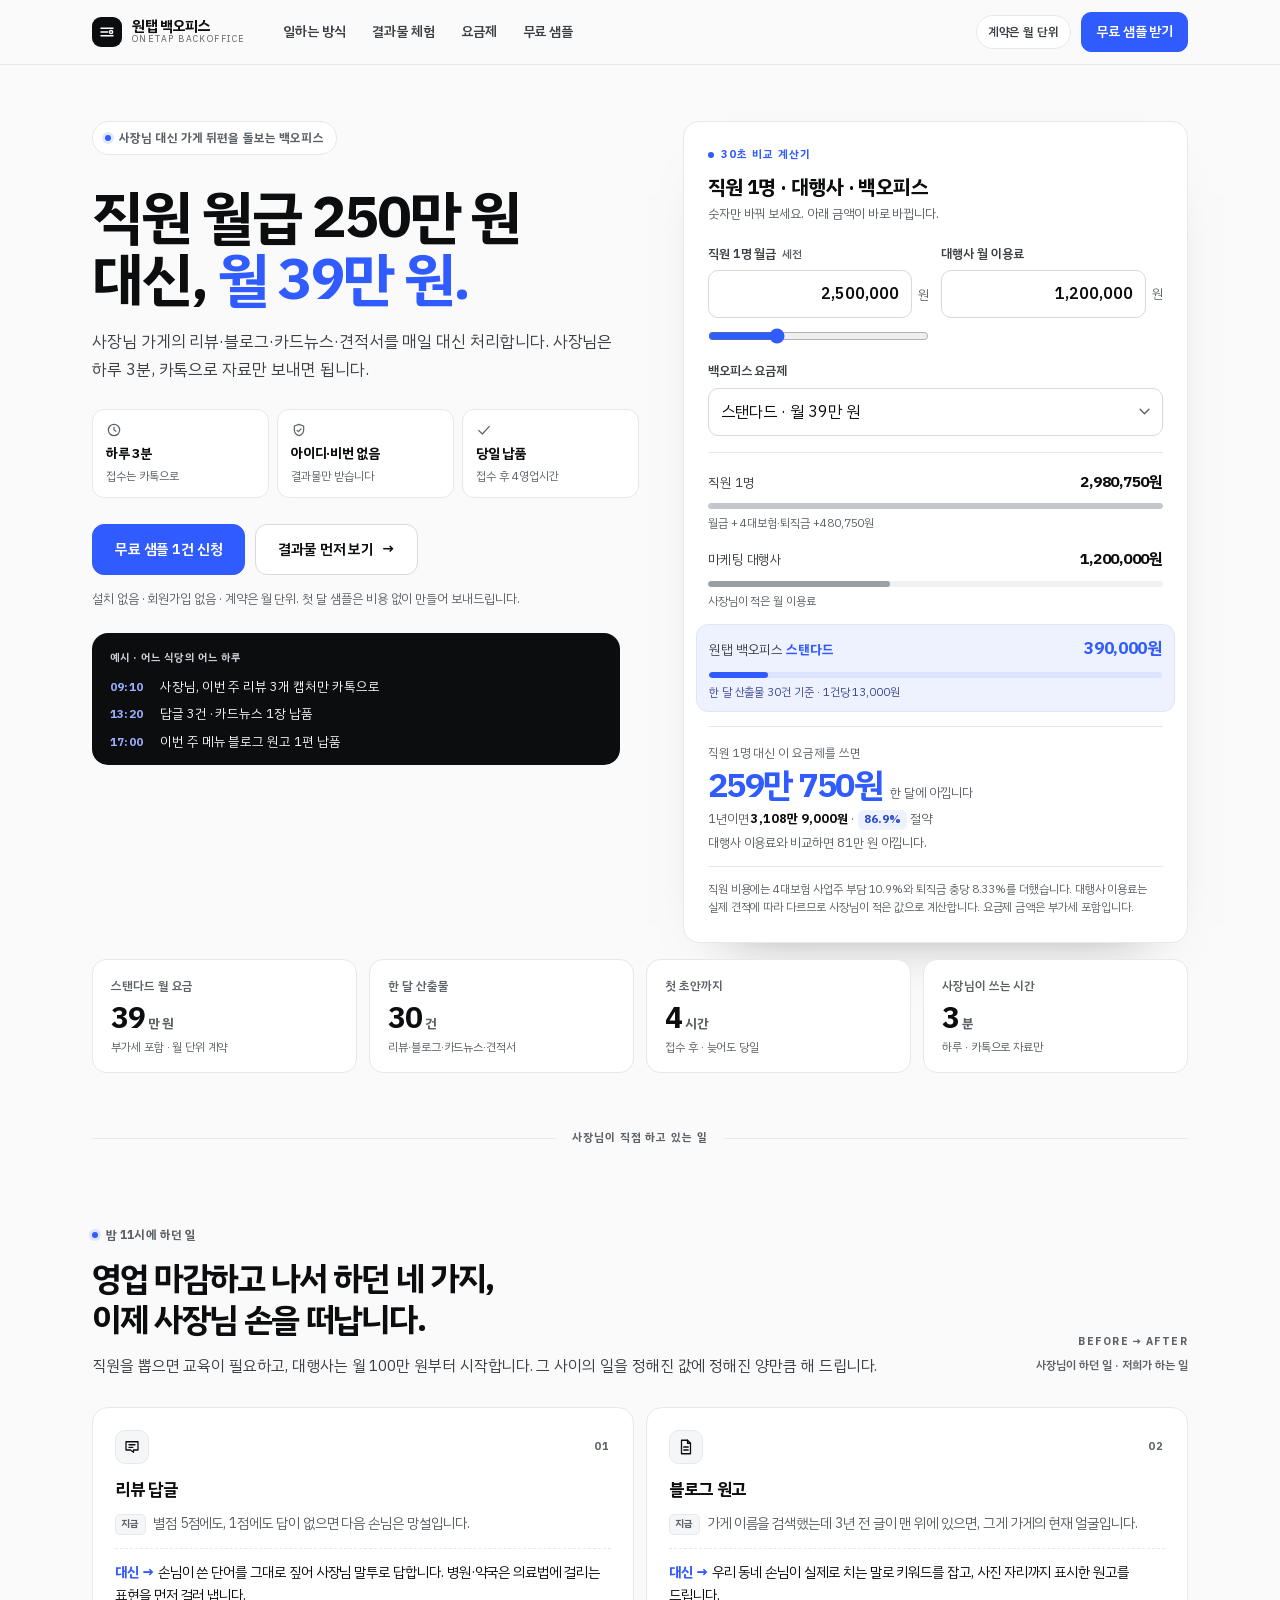
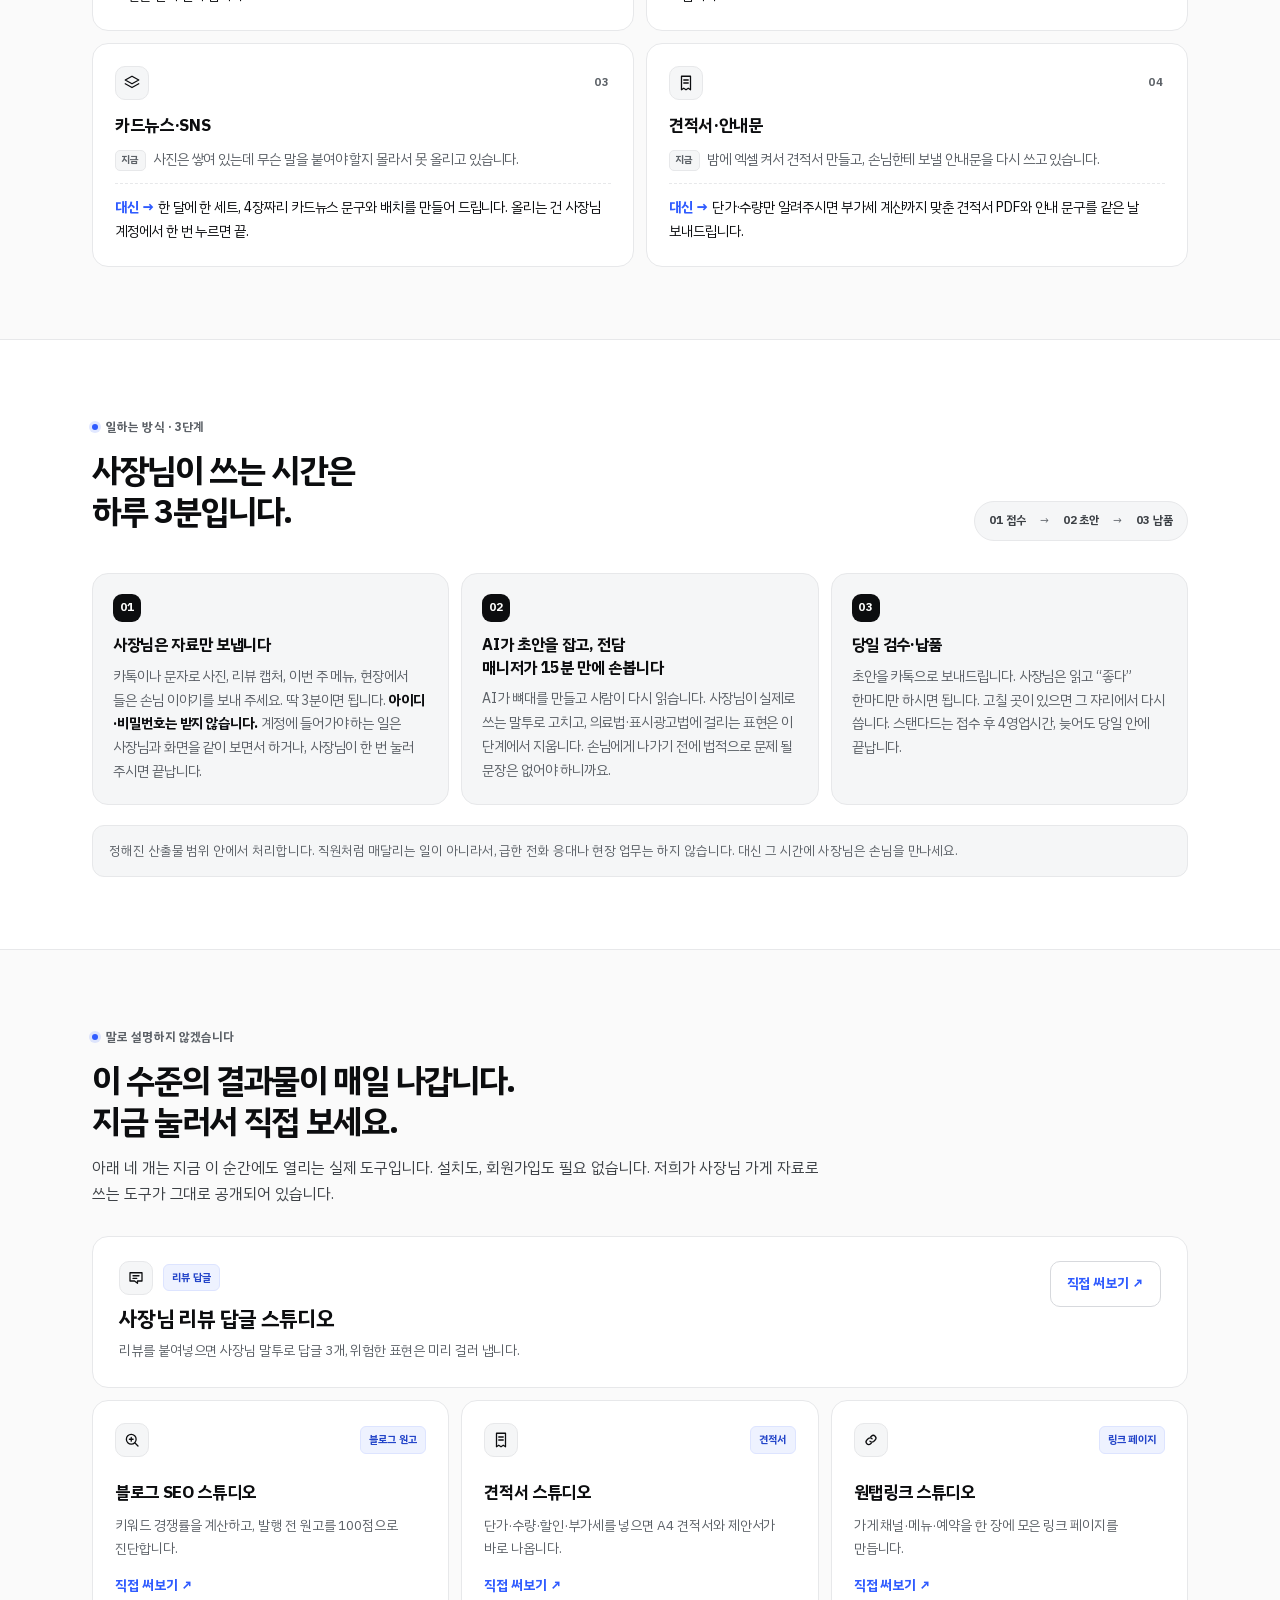
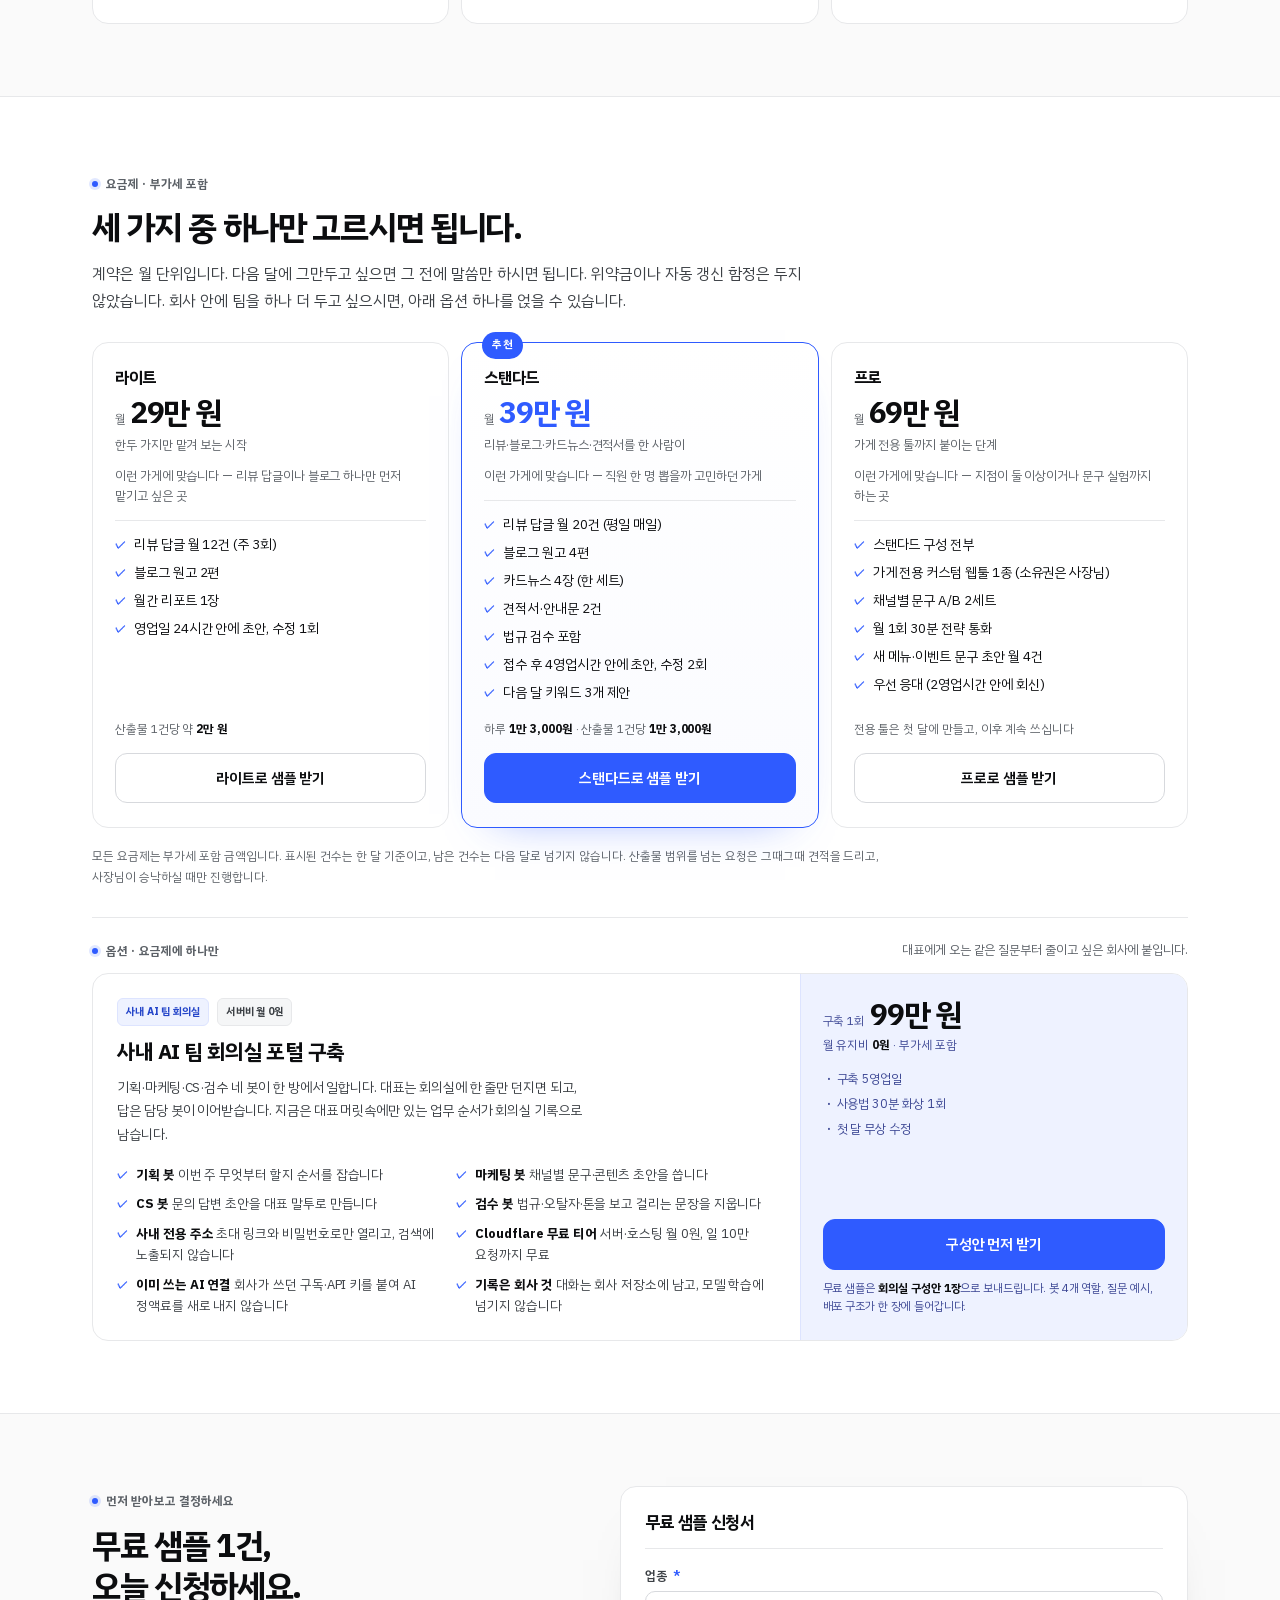
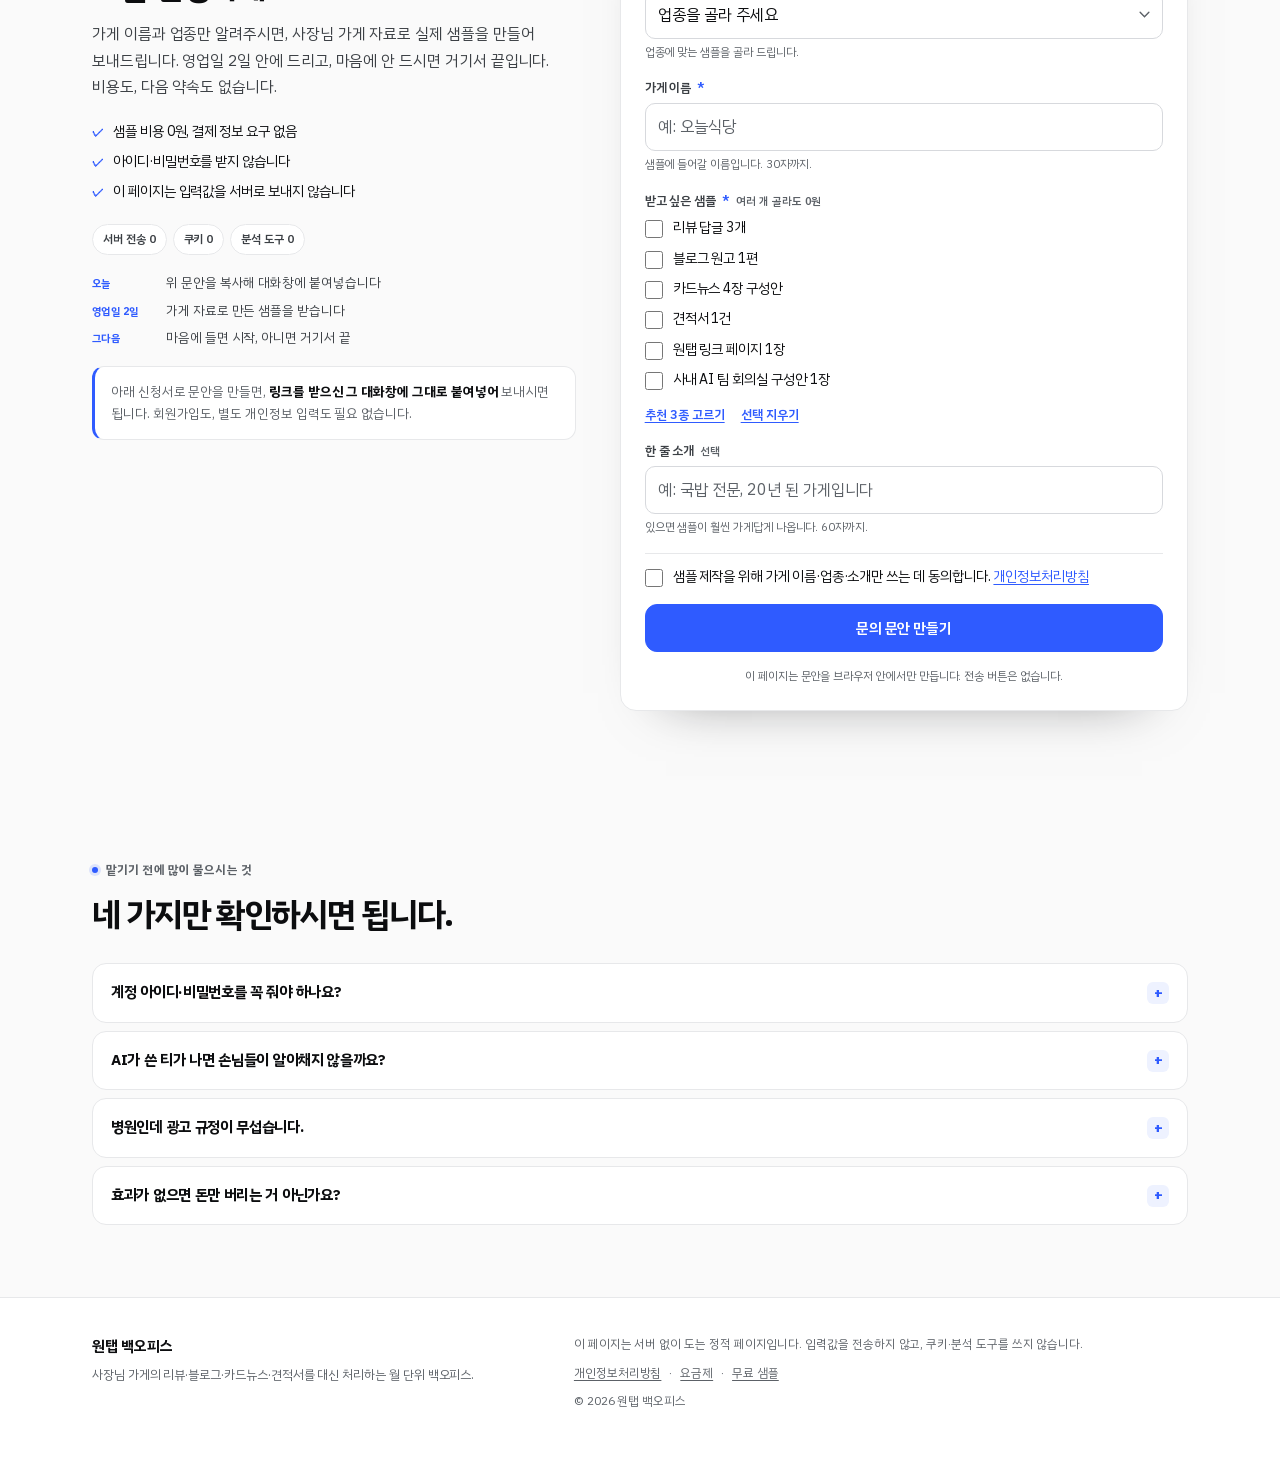
==== commit 4fa38909: "Add in-house AI team room portal option (Cloudflare free tier, 0 KRW monthly) - core.js: ADDONS['tea" ====
--- a/index.html
+++ b/index.html
@@ -28,7 +28,8 @@
   "offers": [
     { "@type": "Offer", "name": "라이트", "price": "290000", "priceCurrency": "KRW", "description": "리뷰 답글 월 12건, 블로그 원고 2편" },
     { "@type": "Offer", "name": "스탠다드", "price": "390000", "priceCurrency": "KRW", "description": "리뷰 답글 월 20건, 블로그 원고 4편, 카드뉴스 4장, 견적서 2건" },
-    { "@type": "Offer", "name": "프로", "price": "690000", "priceCurrency": "KRW", "description": "스탠다드 전체에 가게 전용 커스텀 툴 1종 포함" }
+    { "@type": "Offer", "name": "프로", "price": "690000", "priceCurrency": "KRW", "description": "스탠다드 전체에 가게 전용 커스텀 툴 1종 포함" },
+    { "@type": "Offer", "name": "사내 AI 팀 회의실 포털 구축", "price": "990000", "priceCurrency": "KRW", "description": "기획·마케팅·CS·검수 봇 1방 통합. Cloudflare 무료 티어 배포로 월 유지비 0원" }
   ]
 }
 </script>
@@ -411,6 +412,7 @@
         <p class="section-lead">
           계약은 월 단위입니다. 다음 달에 그만두고 싶으면 그 전에 말씀만 하시면 됩니다.
           위약금이나 자동 갱신 함정은 두지 않았습니다.
+          회사 안에 팀을 하나 더 두고 싶으시면, 아래 옵션 하나를 얹을 수 있습니다.
         </p>
       </div>
 
@@ -477,6 +479,50 @@
         모든 요금제는 부가세 포함 금액입니다. 표시된 건수는 한 달 기준이고, 남은 건수는 다음 달로 넘기지 않습니다.
         산출물 범위를 넘는 요청은 그때그때 견적을 드리고, 사장님이 승낙하실 때만 진행합니다.
       </p>
+
+      <!-- ═══════════ 옵션: 사내 AI 팀 회의실 ═══════════ -->
+      <div class="addon-head">
+        <p class="kicker"><span class="kicker-dot" aria-hidden="true"></span>옵션 · 요금제에 하나만</p>
+        <p class="addon-head-note">대표에게 오는 같은 질문부터 줄이고 싶은 회사에 붙입니다.</p>
+      </div>
+
+      <div class="addon" id="teamroom">
+        <div class="addon-main">
+          <div class="addon-top">
+            <span class="tag">사내 AI 팀 회의실</span>
+            <span class="addon-flag">서버비 월 0원</span>
+          </div>
+          <h3>사내 AI 팀 회의실 포털 구축</h3>
+          <p class="addon-lead">
+            기획·마케팅·CS·검수 네 봇이 한 방에서 일합니다. 대표는 회의실에 한 줄만 던지면 되고,
+            답은 담당 봇이 이어받습니다. 지금은 대표 머릿속에만 있는 업무 순서가 회의실 기록으로 남습니다.
+          </p>
+          <ul class="addon-list">
+            <li><strong>기획 봇</strong> 이번 주 무엇부터 할지 순서를 잡습니다</li>
+            <li><strong>마케팅 봇</strong> 채널별 문구·콘텐츠 초안을 씁니다</li>
+            <li><strong>CS 봇</strong> 문의 답변 초안을 대표 말투로 만듭니다</li>
+            <li><strong>검수 봇</strong> 법규·오탈자·톤을 보고 걸리는 문장을 지웁니다</li>
+            <li><strong>사내 전용 주소</strong> 초대 링크와 비밀번호로만 열리고, 검색에 노출되지 않습니다</li>
+            <li><strong>Cloudflare 무료 티어</strong> 서버·호스팅 월 0원, 일 10만 요청까지 무료</li>
+            <li><strong>이미 쓰는 AI 연결</strong> 회사가 쓰던 구독·API 키를 붙여 AI 정액료를 새로 내지 않습니다</li>
+            <li><strong>기록은 회사 것</strong> 대화는 회사 저장소에 남고, 모델 학습에 넘기지 않습니다</li>
+          </ul>
+        </div>
+        <div class="addon-buy">
+          <p class="addon-price"><span>구축 1회</span> <strong>99만 원</strong></p>
+          <p class="addon-price-sub">월 유지비 <strong>0원</strong> · 부가세 포함</p>
+          <ul class="addon-buy-list">
+            <li>구축 5영업일</li>
+            <li>사용법 30분 화상 1회</li>
+            <li>첫 달 무상 수정</li>
+          </ul>
+          <a class="btn btn-primary addon-cta" href="#apply">구성안 먼저 받기</a>
+          <p class="addon-note">
+            무료 샘플은 <strong>회의실 구성안 1장</strong>으로 보내드립니다.
+            봇 4개 역할, 질문 예시, 배포 구조가 한 장에 들어갑니다.
+          </p>
+        </div>
+      </div>
     </div>
   </section>
 
--- a/styles.css
+++ b/styles.css
@@ -567,6 +567,57 @@
 .plan-cta { width: 100%; margin-top: auto; }
 .plan-note { margin: 18px 0 0; font-size: 12px; line-height: 1.7; color: var(--sub); max-width: 66em; }
 
+/* ── 옵션 : 사내 AI 팀 회의실 ─────────────────────────── */
+.addon-head {
+  display: flex; align-items: baseline; justify-content: space-between;
+  gap: 8px 18px; flex-wrap: wrap; margin: 30px 0 12px;
+  padding-top: 22px; border-top: 1px solid var(--line);
+}
+.addon-head .kicker { margin: 0; }
+.addon-head-note { margin: 0; font-size: 12.5px; line-height: 1.6; color: var(--sub); }
+.addon {
+  display: grid; grid-template-columns: minmax(0, 1.55fr) minmax(0, 0.85fr);
+  background: var(--surface); border: 1px solid var(--line);
+  border-radius: var(--r-card); overflow: hidden;
+}
+.addon-main { padding: 24px; min-width: 0; }
+.addon-top { display: flex; align-items: center; gap: 8px; flex-wrap: wrap; margin-bottom: 12px; }
+.addon-flag {
+  font-size: 10.5px; font-weight: 700; letter-spacing: 0.02em; white-space: nowrap;
+  padding: 4px 8px; border-radius: var(--r-tag);
+  background: var(--surface-2); border: 1px solid var(--line); color: var(--body);
+}
+.addon h3 { margin: 0 0 8px; font-size: 21px; letter-spacing: -0.03em; }
+.addon-lead { margin: 0 0 18px; font-size: 13.5px; line-height: 1.75; color: var(--body); max-width: 60ch; }
+.addon-list {
+  display: grid; grid-template-columns: repeat(2, minmax(0, 1fr));
+  gap: 9px 20px; margin: 0;
+}
+.addon-list li { position: relative; padding-left: 19px; font-size: 13px; line-height: 1.6; color: var(--body); }
+.addon-list li::before {
+  content: '✓'; position: absolute; left: 0; top: 0;
+  font-size: 11px; font-weight: 800; color: var(--accent); line-height: 1.9;
+}
+.addon-list strong { color: var(--ink); font-weight: 700; }
+.addon-buy {
+  display: flex; flex-direction: column; min-width: 0;
+  padding: 24px 22px; border-left: 1px solid var(--accent-line); background: var(--accent-soft);
+}
+.addon-price { display: flex; align-items: baseline; gap: 5px; margin: 0 0 4px; }
+.addon-price span { font-size: 12px; color: #3C4794; }
+.addon-price strong {
+  font-size: 30px; font-weight: 800; line-height: 1.1;
+  letter-spacing: -0.045em; color: var(--ink); font-variant-numeric: tabular-nums;
+}
+.addon-price-sub { margin: 0 0 14px; font-size: 12px; line-height: 1.6; color: #3C4794; }
+.addon-price-sub strong { color: var(--ink); }
+.addon-buy-list { display: flex; flex-direction: column; gap: 6px; margin: 0 0 16px; }
+.addon-buy-list li { position: relative; padding-left: 14px; font-size: 12.5px; line-height: 1.55; color: #3C4794; }
+.addon-buy-list li::before { content: '·'; position: absolute; left: 4px; top: 0; font-weight: 800; }
+.addon-cta { width: 100%; margin-top: auto; }
+.addon-note { margin: 10px 0 0; font-size: 11.5px; line-height: 1.6; color: #3C4794; }
+.addon-note strong { color: var(--ink); }
+
 /* ── 신청 ─────────────────────────────────────────────── */
 .section-apply {
   display: grid; grid-template-columns: minmax(0, 0.92fr) minmax(0, 1.08fr);
@@ -722,6 +773,9 @@
   .steps { grid-template-columns: minmax(0, 1fr); }
   .plan-grid { grid-template-columns: minmax(0, 1fr); }
   .plan-recommended { order: -1; }
+  .addon { grid-template-columns: minmax(0, 1fr); }
+  .addon-buy { border-left: 0; border-top: 1px solid var(--accent-line); }
+  .addon-list { grid-template-columns: minmax(0, 1fr); }
   .section-apply { grid-template-columns: minmax(0, 1fr); }
   .footer-inner { grid-template-columns: minmax(0, 1fr); }
 }
@@ -770,6 +824,9 @@
   .duty-card, .tool-card { padding: 18px; }
   .step { padding: 18px; }
   .plan { padding: 20px 18px; }
+  .addon-main, .addon-buy { padding: 20px 16px; }
+  .addon h3 { font-size: 18.5px; }
+  .addon-price strong { font-size: 26px; }
   .apply-form { padding: 20px 16px; }
   .faq-item { padding: 0 15px; }
   .faq-item summary { font-size: 14px; }
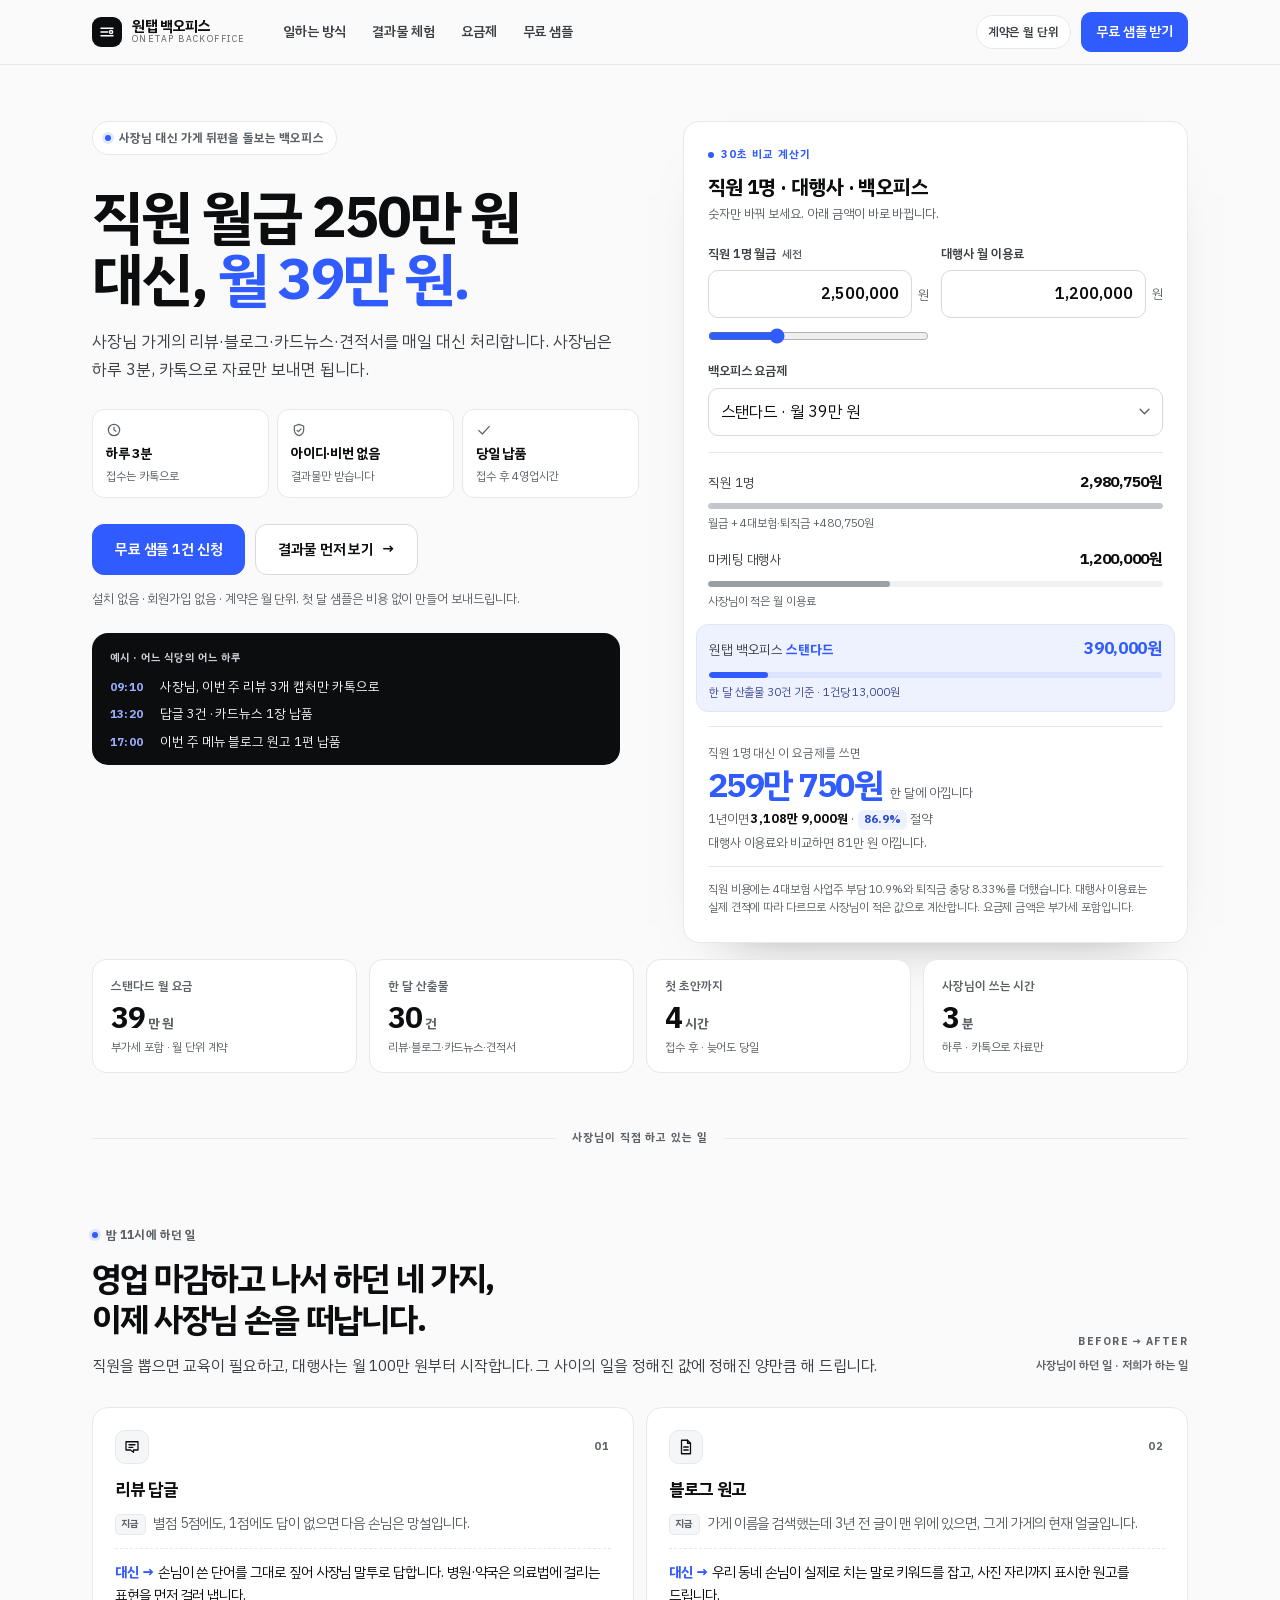
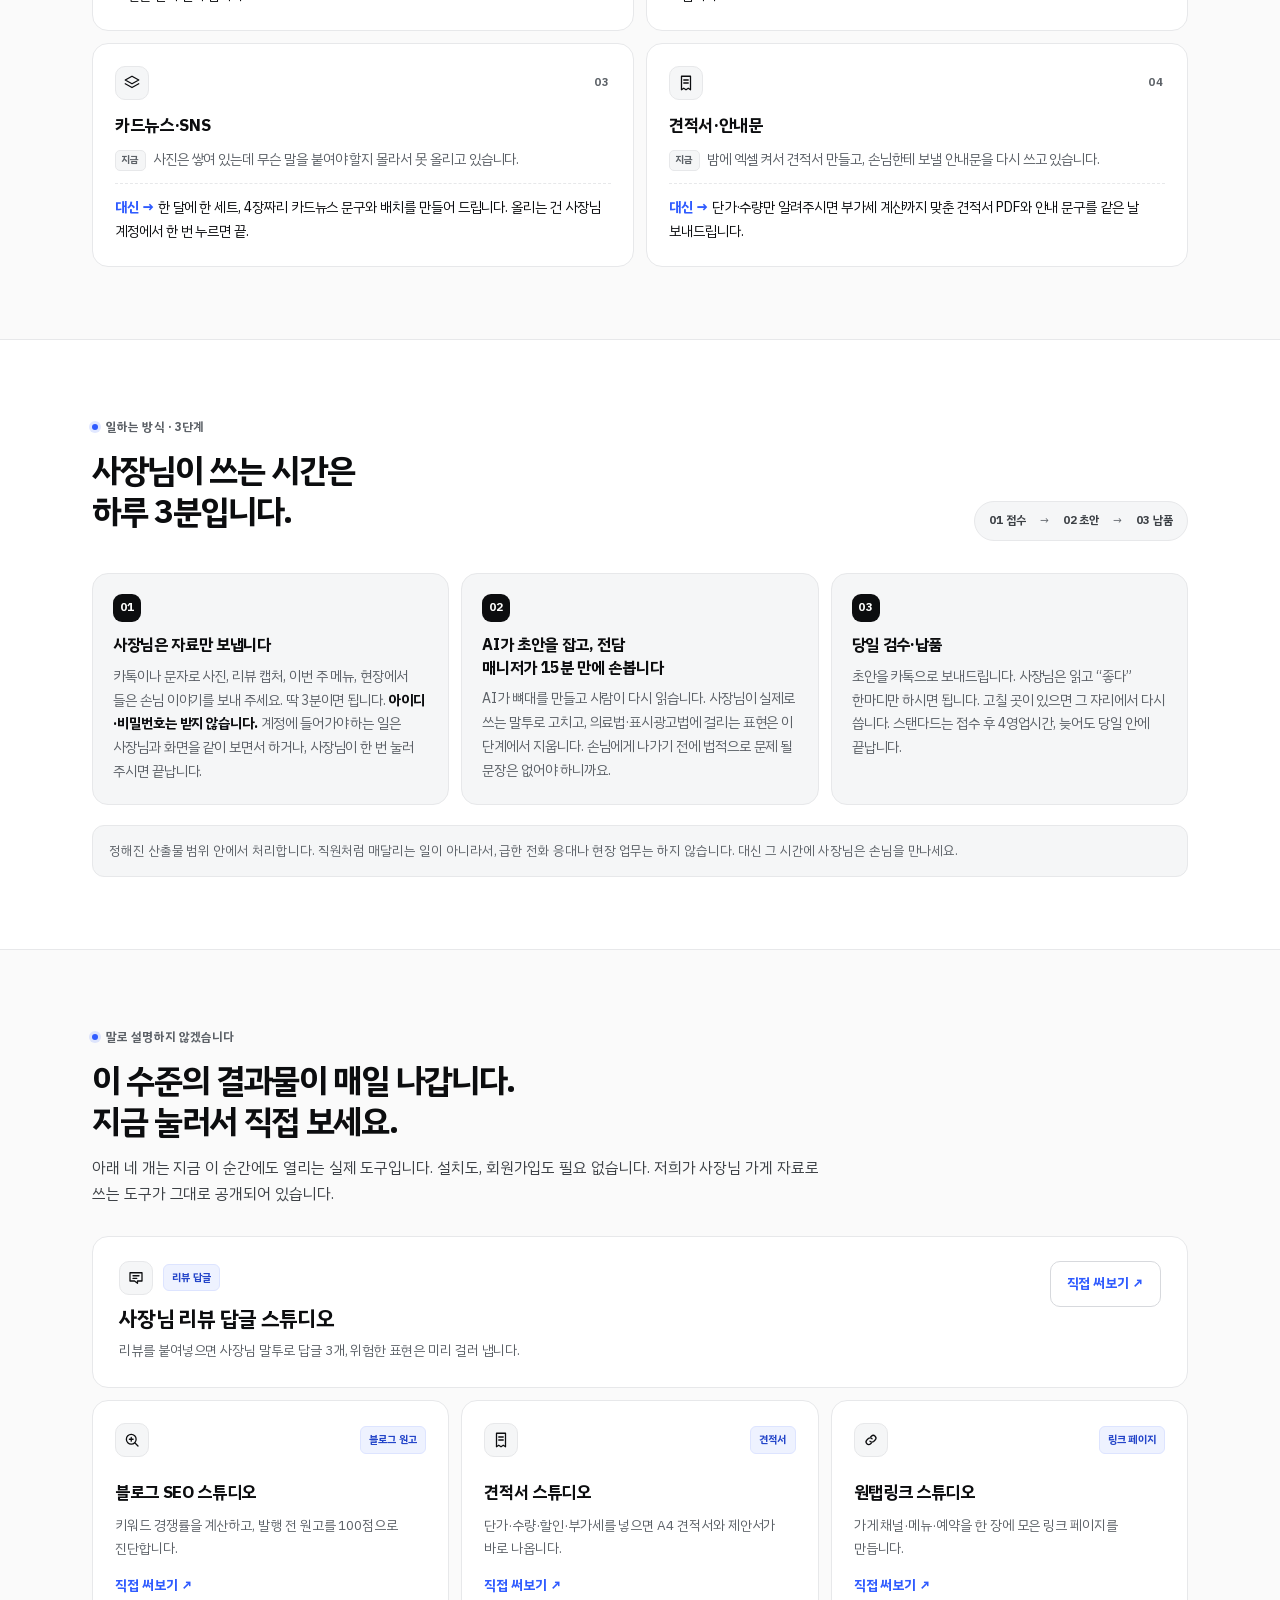
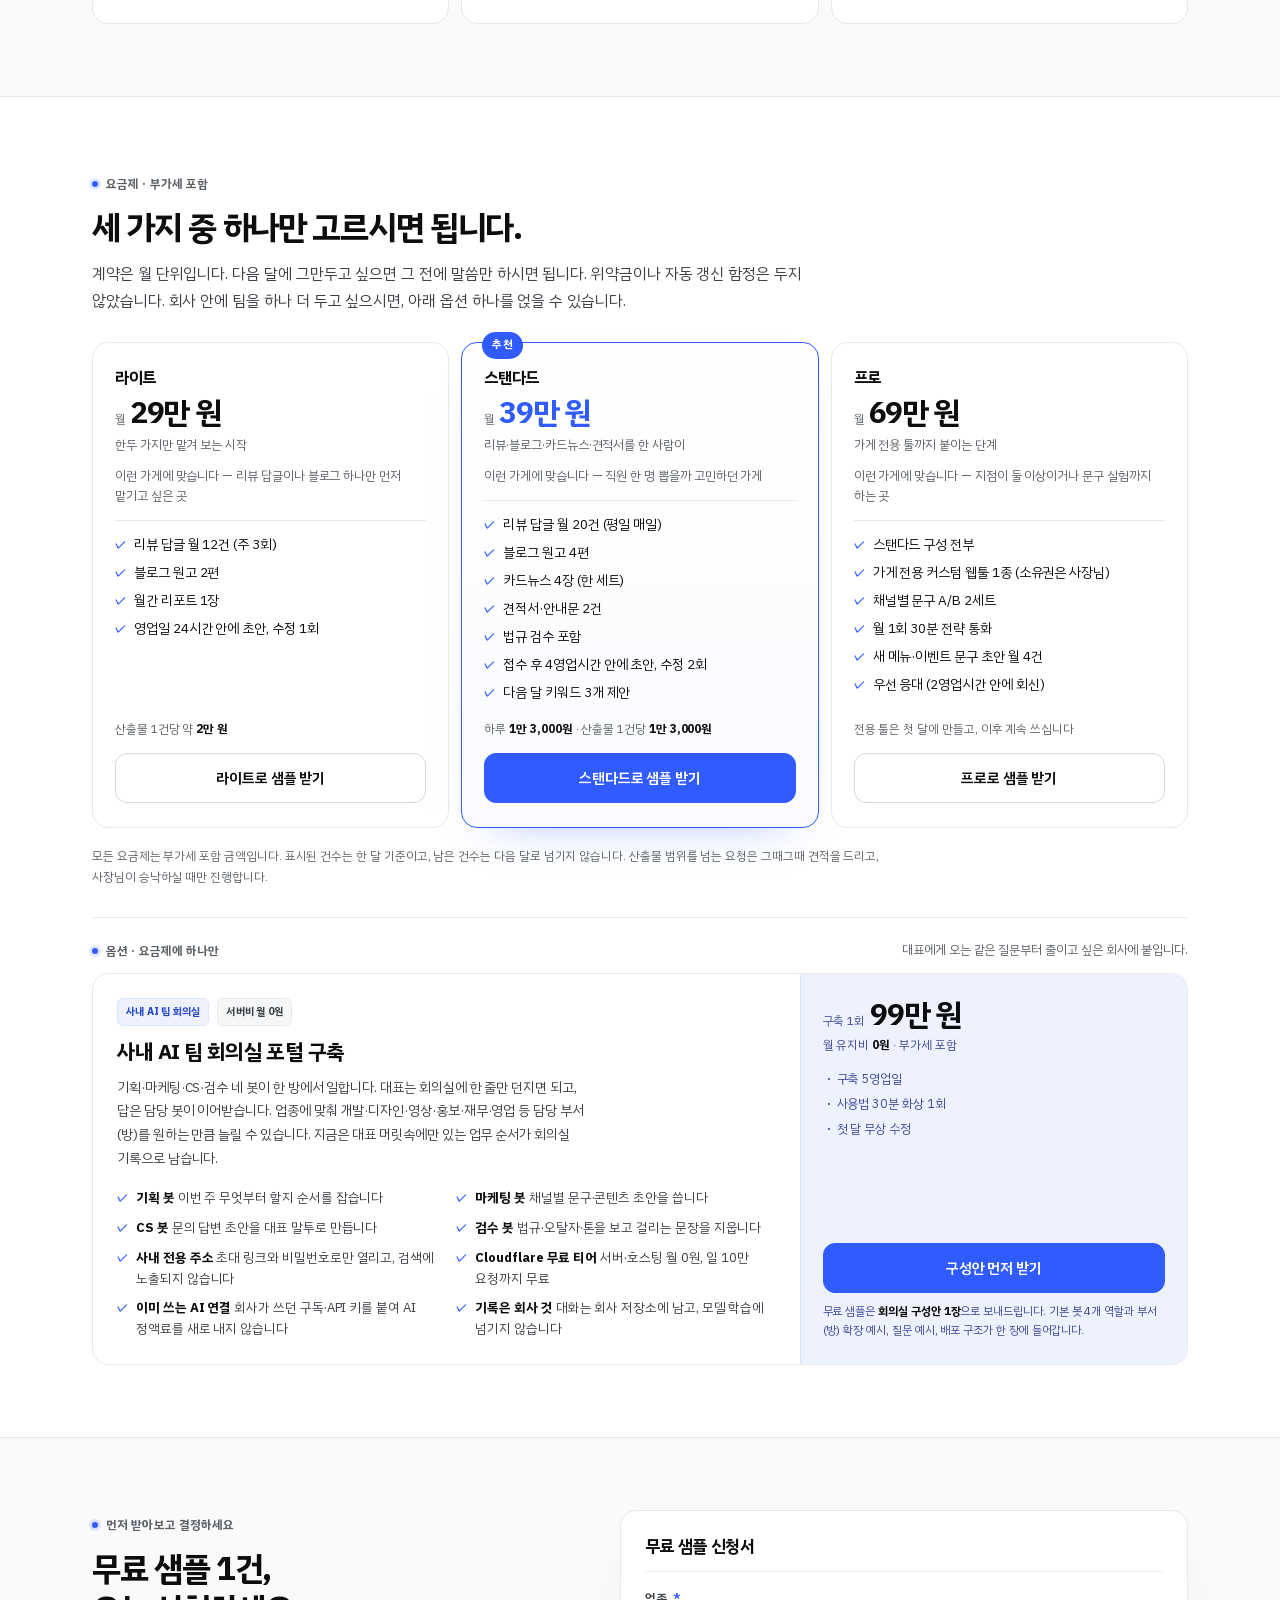
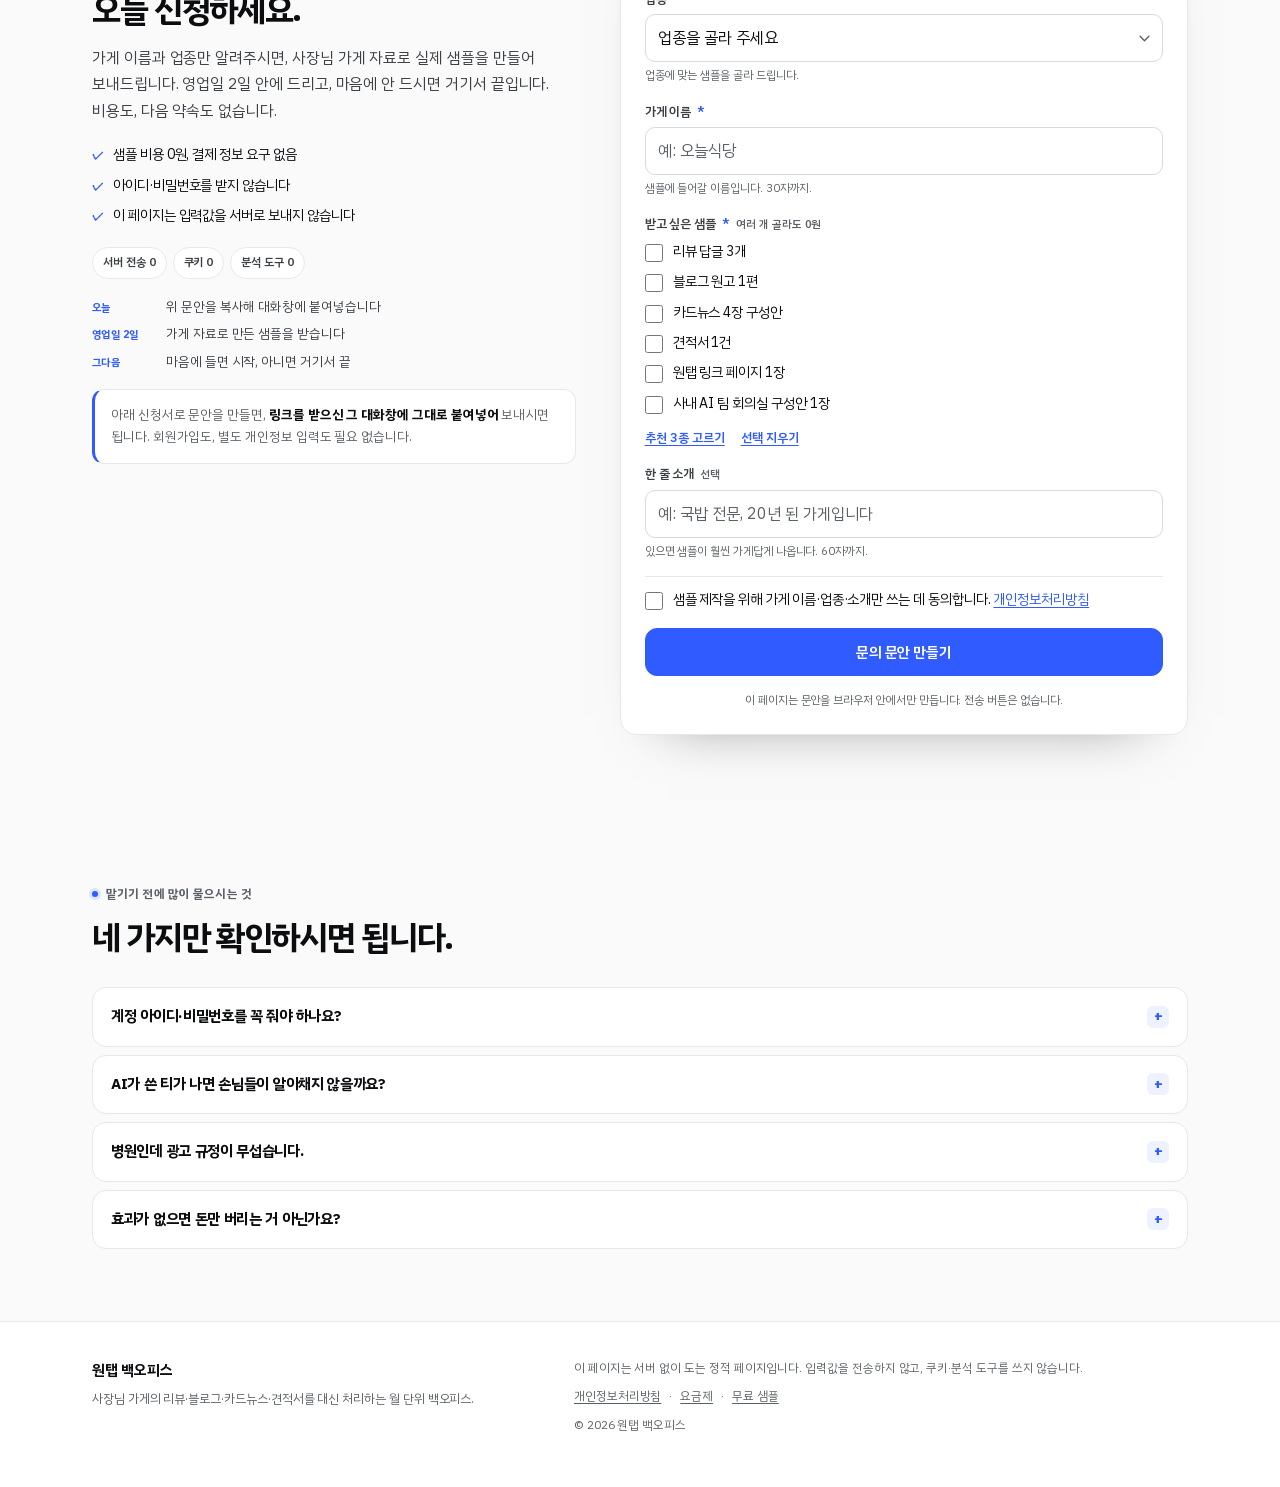
==== commit d2215df2: "Show unlimited department (room) configuration in team room option copy" ====
--- a/index.html
+++ b/index.html
@@ -29,7 +29,7 @@
     { "@type": "Offer", "name": "라이트", "price": "290000", "priceCurrency": "KRW", "description": "리뷰 답글 월 12건, 블로그 원고 2편" },
     { "@type": "Offer", "name": "스탠다드", "price": "390000", "priceCurrency": "KRW", "description": "리뷰 답글 월 20건, 블로그 원고 4편, 카드뉴스 4장, 견적서 2건" },
     { "@type": "Offer", "name": "프로", "price": "690000", "priceCurrency": "KRW", "description": "스탠다드 전체에 가게 전용 커스텀 툴 1종 포함" },
-    { "@type": "Offer", "name": "사내 AI 팀 회의실 포털 구축", "price": "990000", "priceCurrency": "KRW", "description": "기획·마케팅·CS·검수 봇 1방 통합. Cloudflare 무료 티어 배포로 월 유지비 0원" }
+    { "@type": "Offer", "name": "사내 AI 팀 회의실 포털 구축", "price": "990000", "priceCurrency": "KRW", "description": "기획·마케팅·CS·검수 기본 봇에 개발·디자인·영상·홍보·재무·영업 등 부서(방)를 업종에 맞춰 무제한 구성. Cloudflare 무료 티어 배포로 월 유지비 0원" }
   ]
 }
 </script>
@@ -495,7 +495,8 @@
           <h3>사내 AI 팀 회의실 포털 구축</h3>
           <p class="addon-lead">
             기획·마케팅·CS·검수 네 봇이 한 방에서 일합니다. 대표는 회의실에 한 줄만 던지면 되고,
-            답은 담당 봇이 이어받습니다. 지금은 대표 머릿속에만 있는 업무 순서가 회의실 기록으로 남습니다.
+            답은 담당 봇이 이어받습니다. 업종에 맞춰 개발·디자인·영상·홍보·재무·영업 등
+            담당 부서(방)를 원하는 만큼 늘릴 수 있습니다. 지금은 대표 머릿속에만 있는 업무 순서가 회의실 기록으로 남습니다.
           </p>
           <ul class="addon-list">
             <li><strong>기획 봇</strong> 이번 주 무엇부터 할지 순서를 잡습니다</li>
@@ -519,7 +520,7 @@
           <a class="btn btn-primary addon-cta" href="#apply">구성안 먼저 받기</a>
           <p class="addon-note">
             무료 샘플은 <strong>회의실 구성안 1장</strong>으로 보내드립니다.
-            봇 4개 역할, 질문 예시, 배포 구조가 한 장에 들어갑니다.
+            기본 봇 4개 역할과 부서(방) 확장 예시, 질문 예시, 배포 구조가 한 장에 들어갑니다.
           </p>
         </div>
       </div>
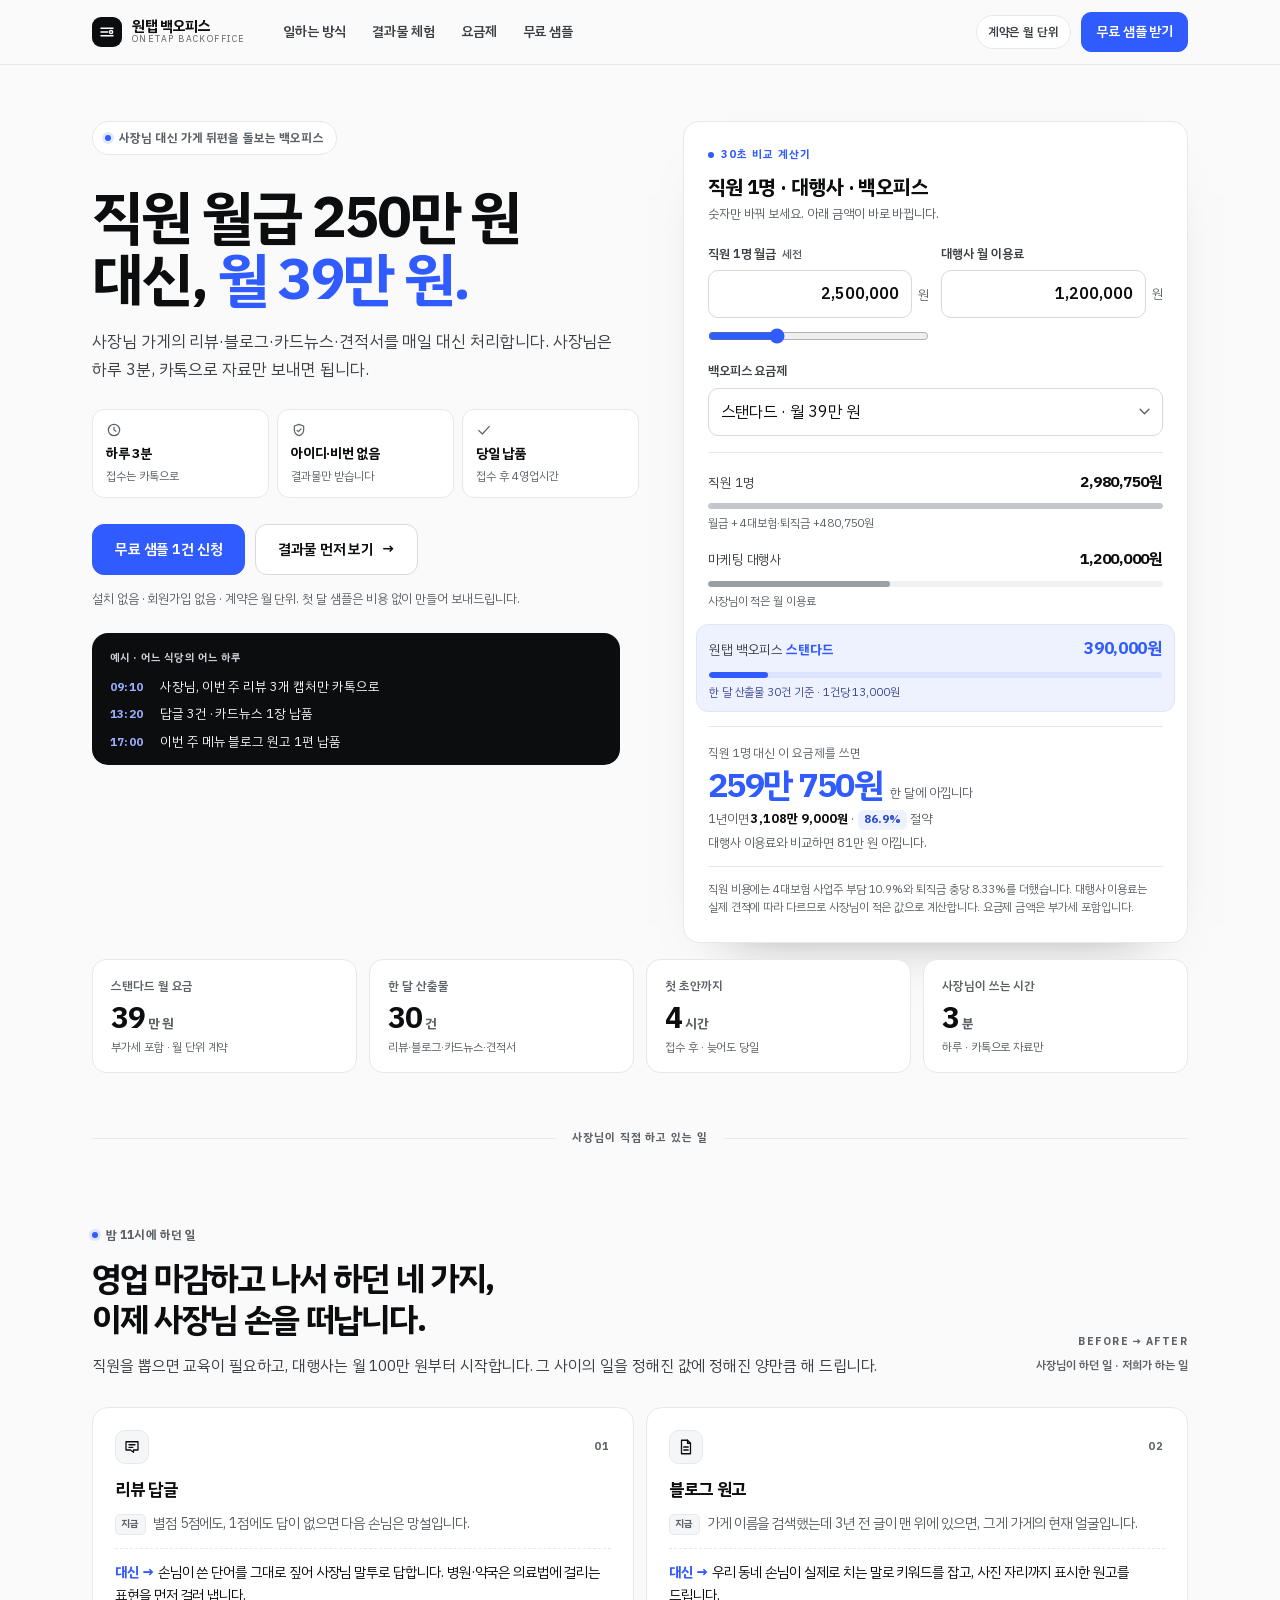
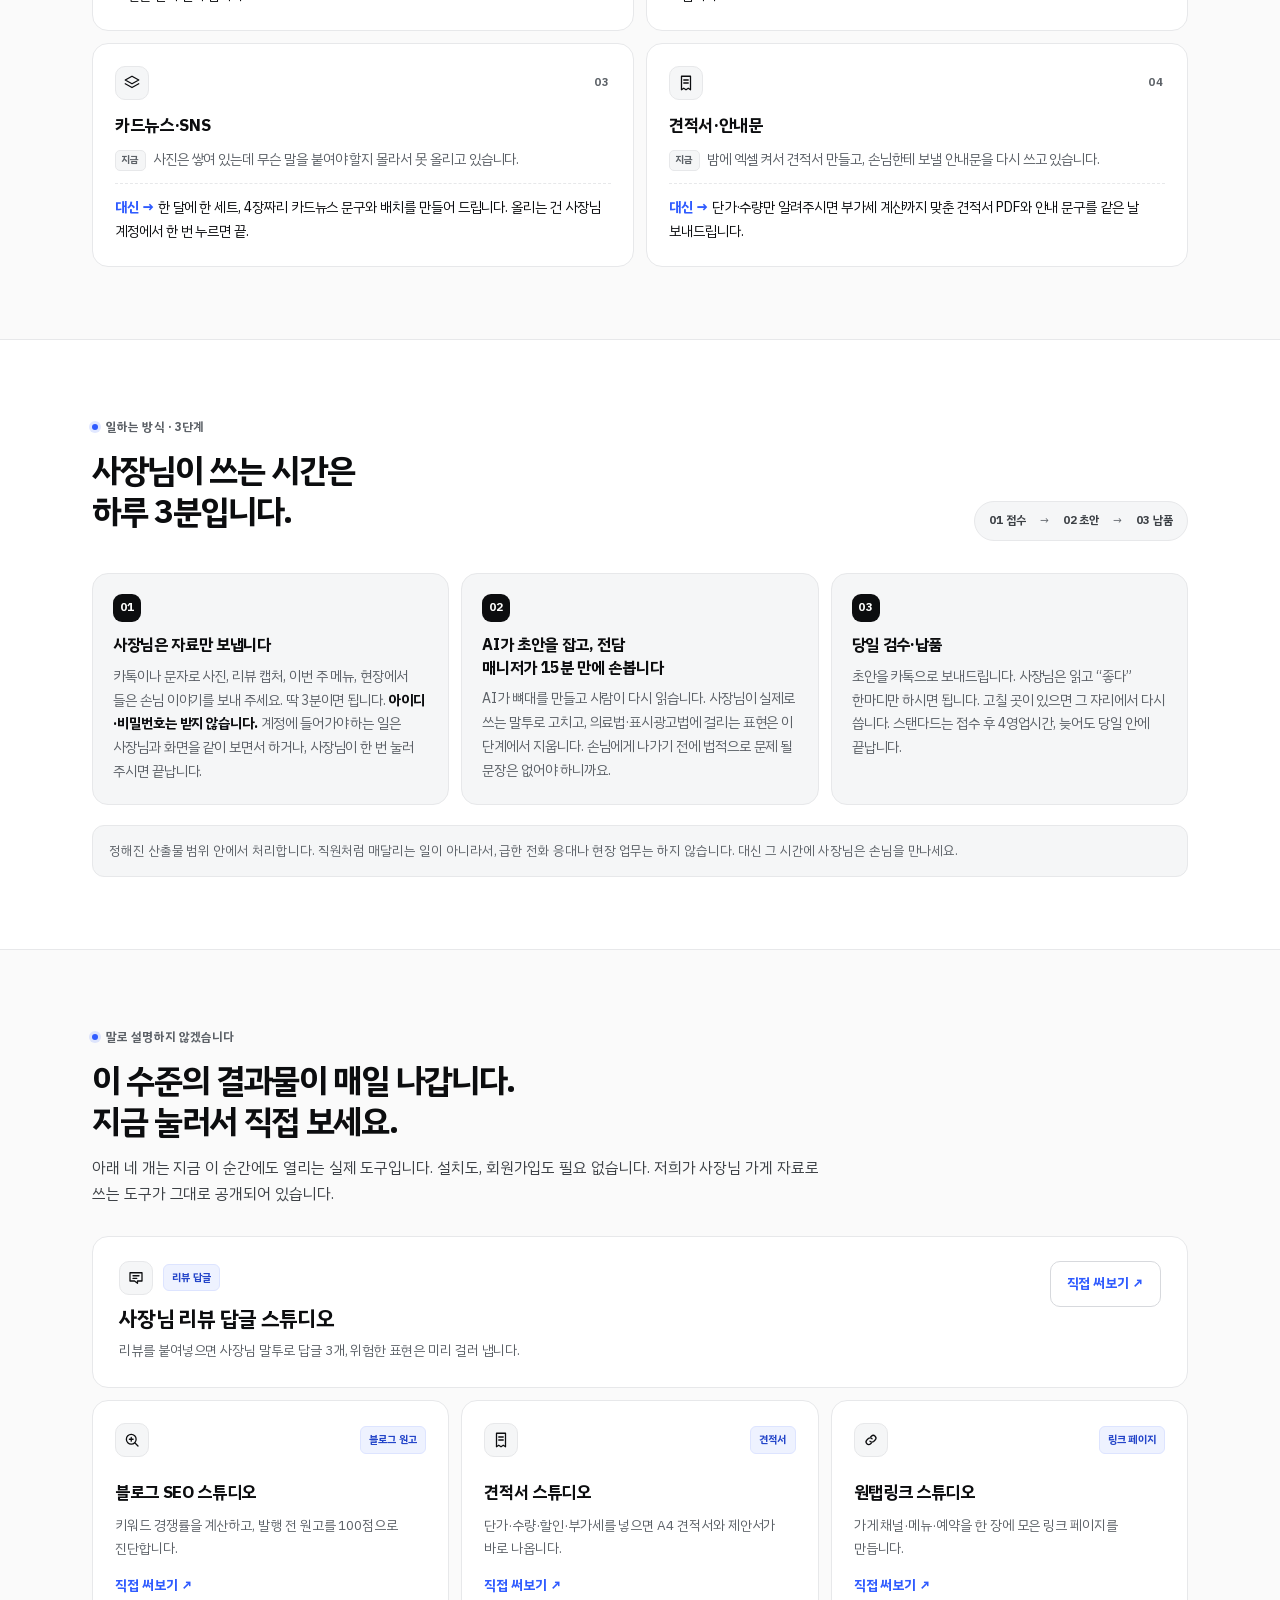
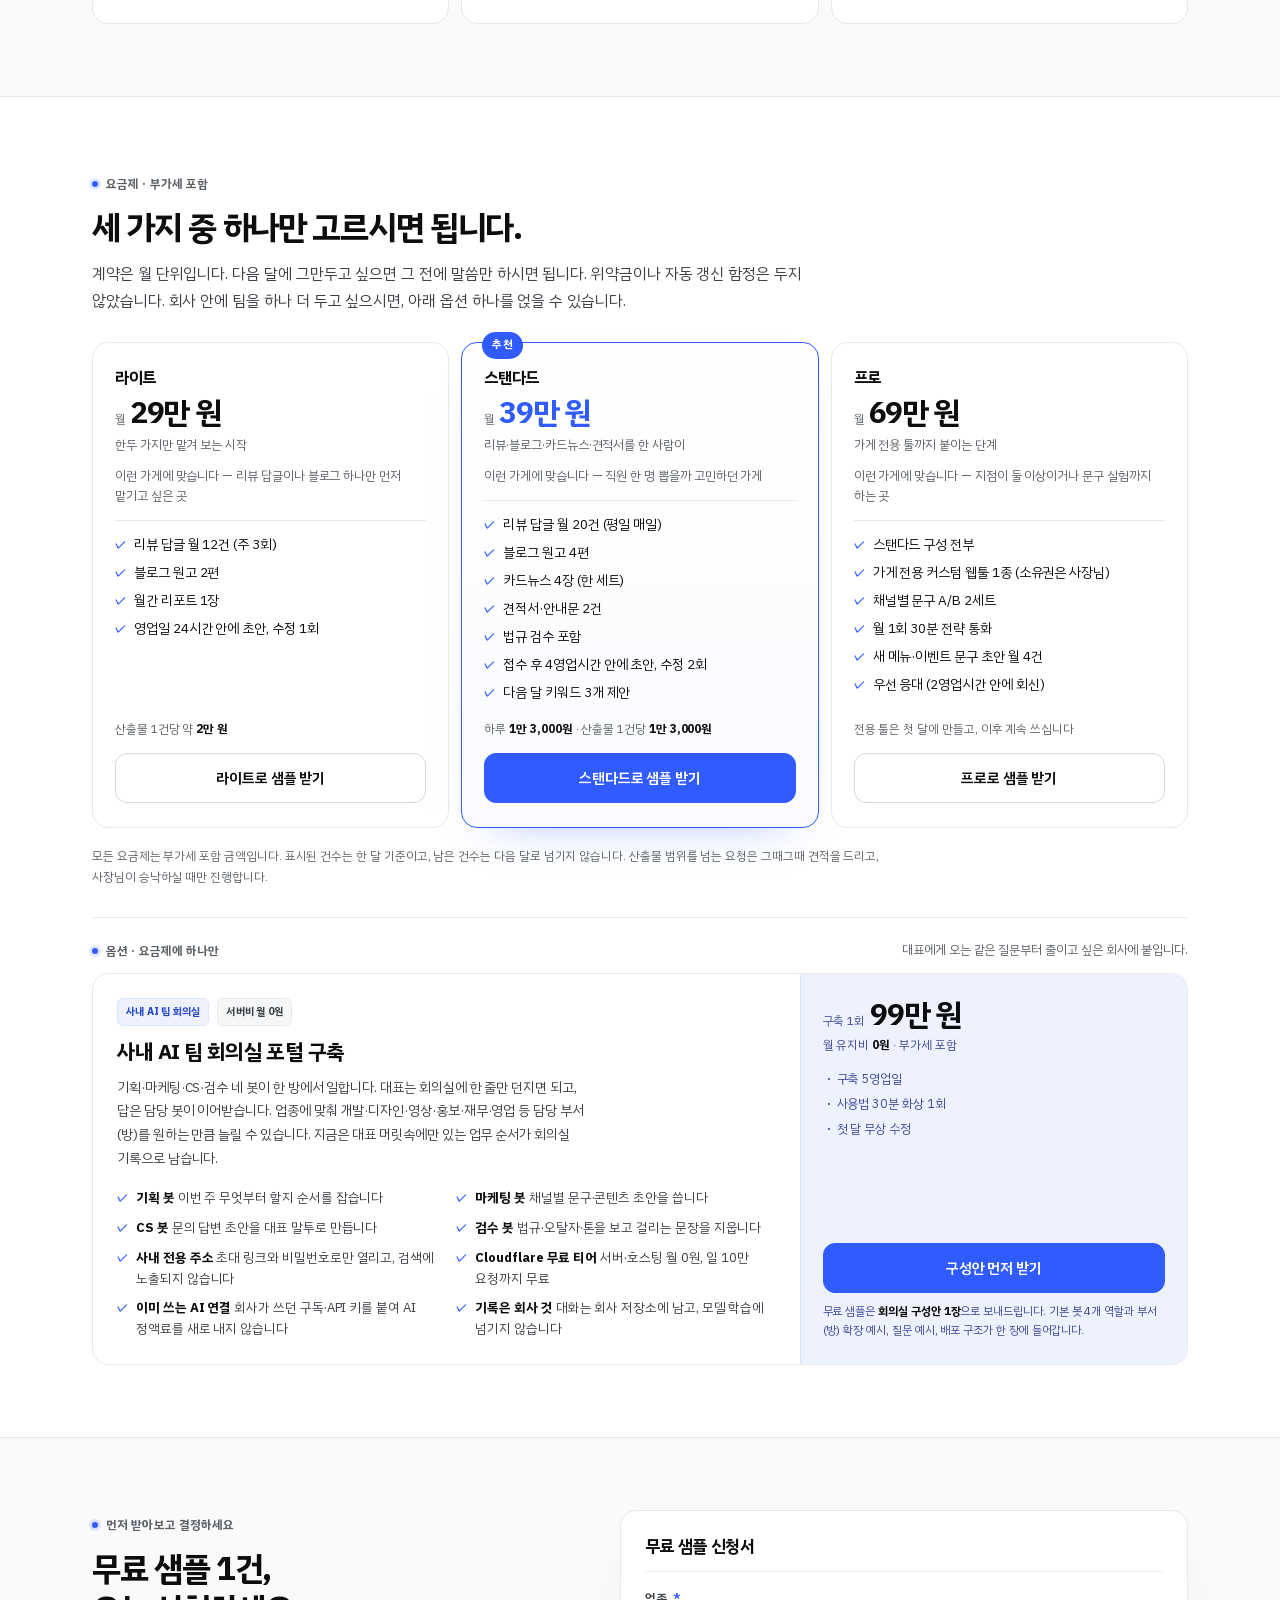
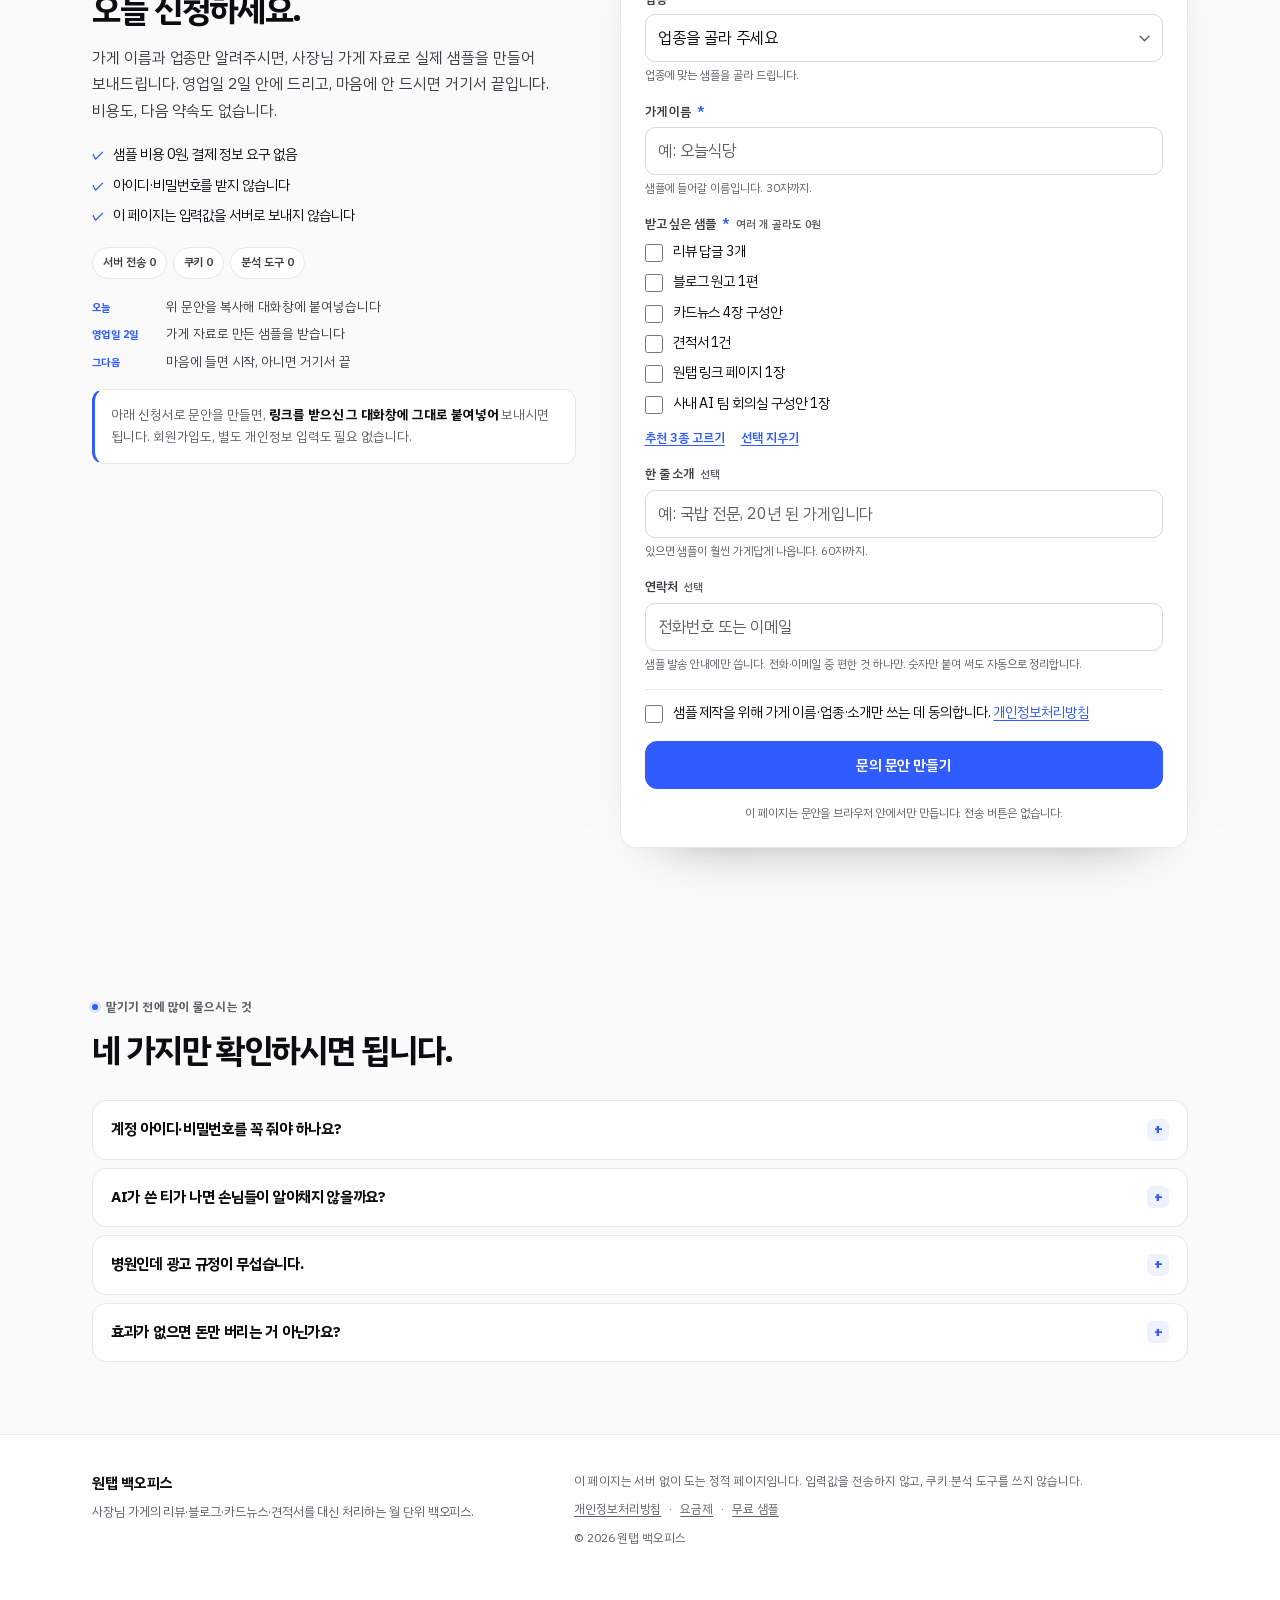
==== commit b84fa621: "feat: validator.js contact normalization/validation for inquiry form" ====
--- a/index.html
+++ b/index.html
@@ -589,6 +589,13 @@
         <p class="err" id="err-intro" role="alert" hidden></p>
       </div>
 
+      <div class="field">
+        <label class="field-label" for="f-contact">연락처 <em>선택</em></label>
+        <input id="f-contact" name="contact" type="text" inputmode="text" autocomplete="tel" placeholder="전화번호 또는 이메일" aria-describedby="hint-contact err-contact" />
+        <p class="hint" id="hint-contact">샘플 발송 안내에만 씁니다. 전화·이메일 중 편한 것 하나만. 숫자만 붙여 써도 자동으로 정리합니다.</p>
+        <p class="err" id="err-contact" role="alert" hidden></p>
+      </div>
+
       <div class="field field-consent">
         <label class="check-line" for="f-consent">
           <input id="f-consent" name="consent" type="checkbox" aria-describedby="err-consent" />
@@ -676,6 +683,8 @@
 
 <div class="toast-root" id="toast-root" aria-live="polite" aria-atomic="true"></div>
 
+<script src="assets/vendor/validator.min.js"></script>
+<script src="engines/form-engine.js"></script>
 <script src="core.js"></script>
 <script src="app.js"></script>
 </body>
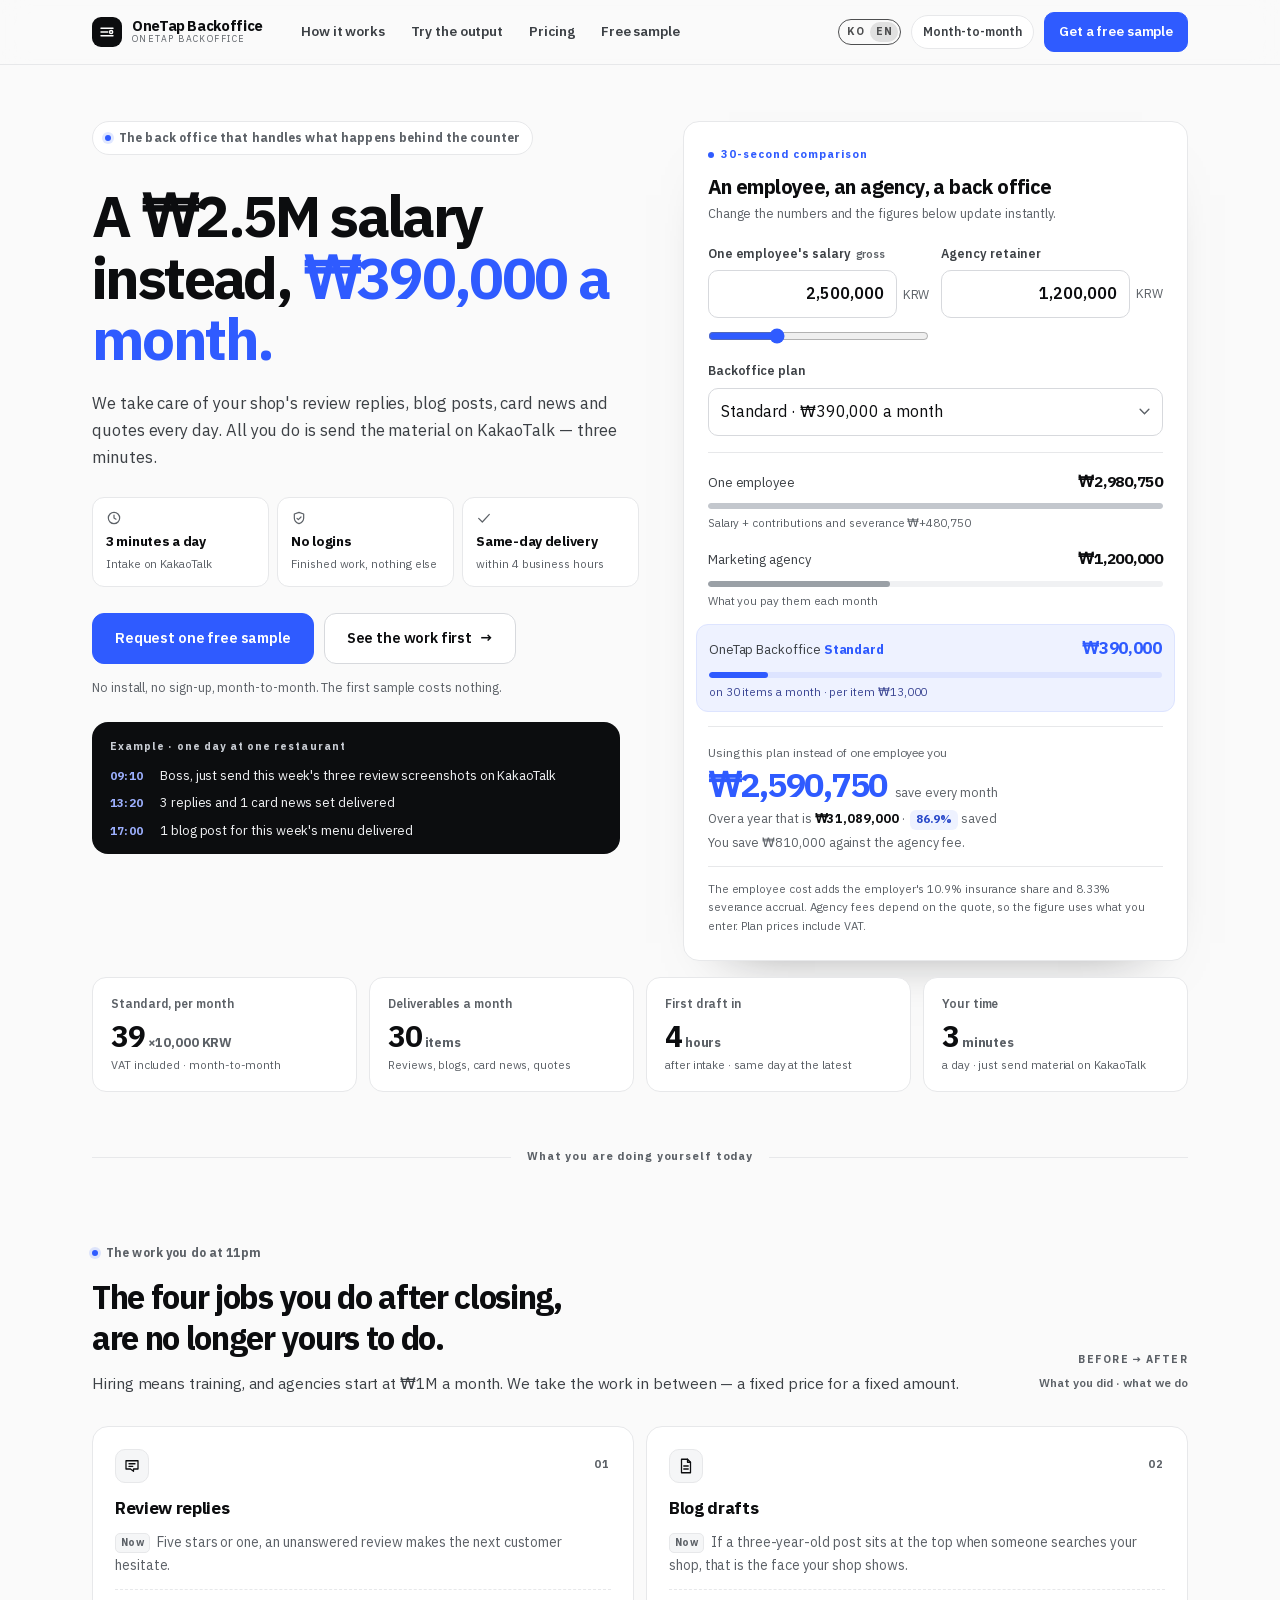
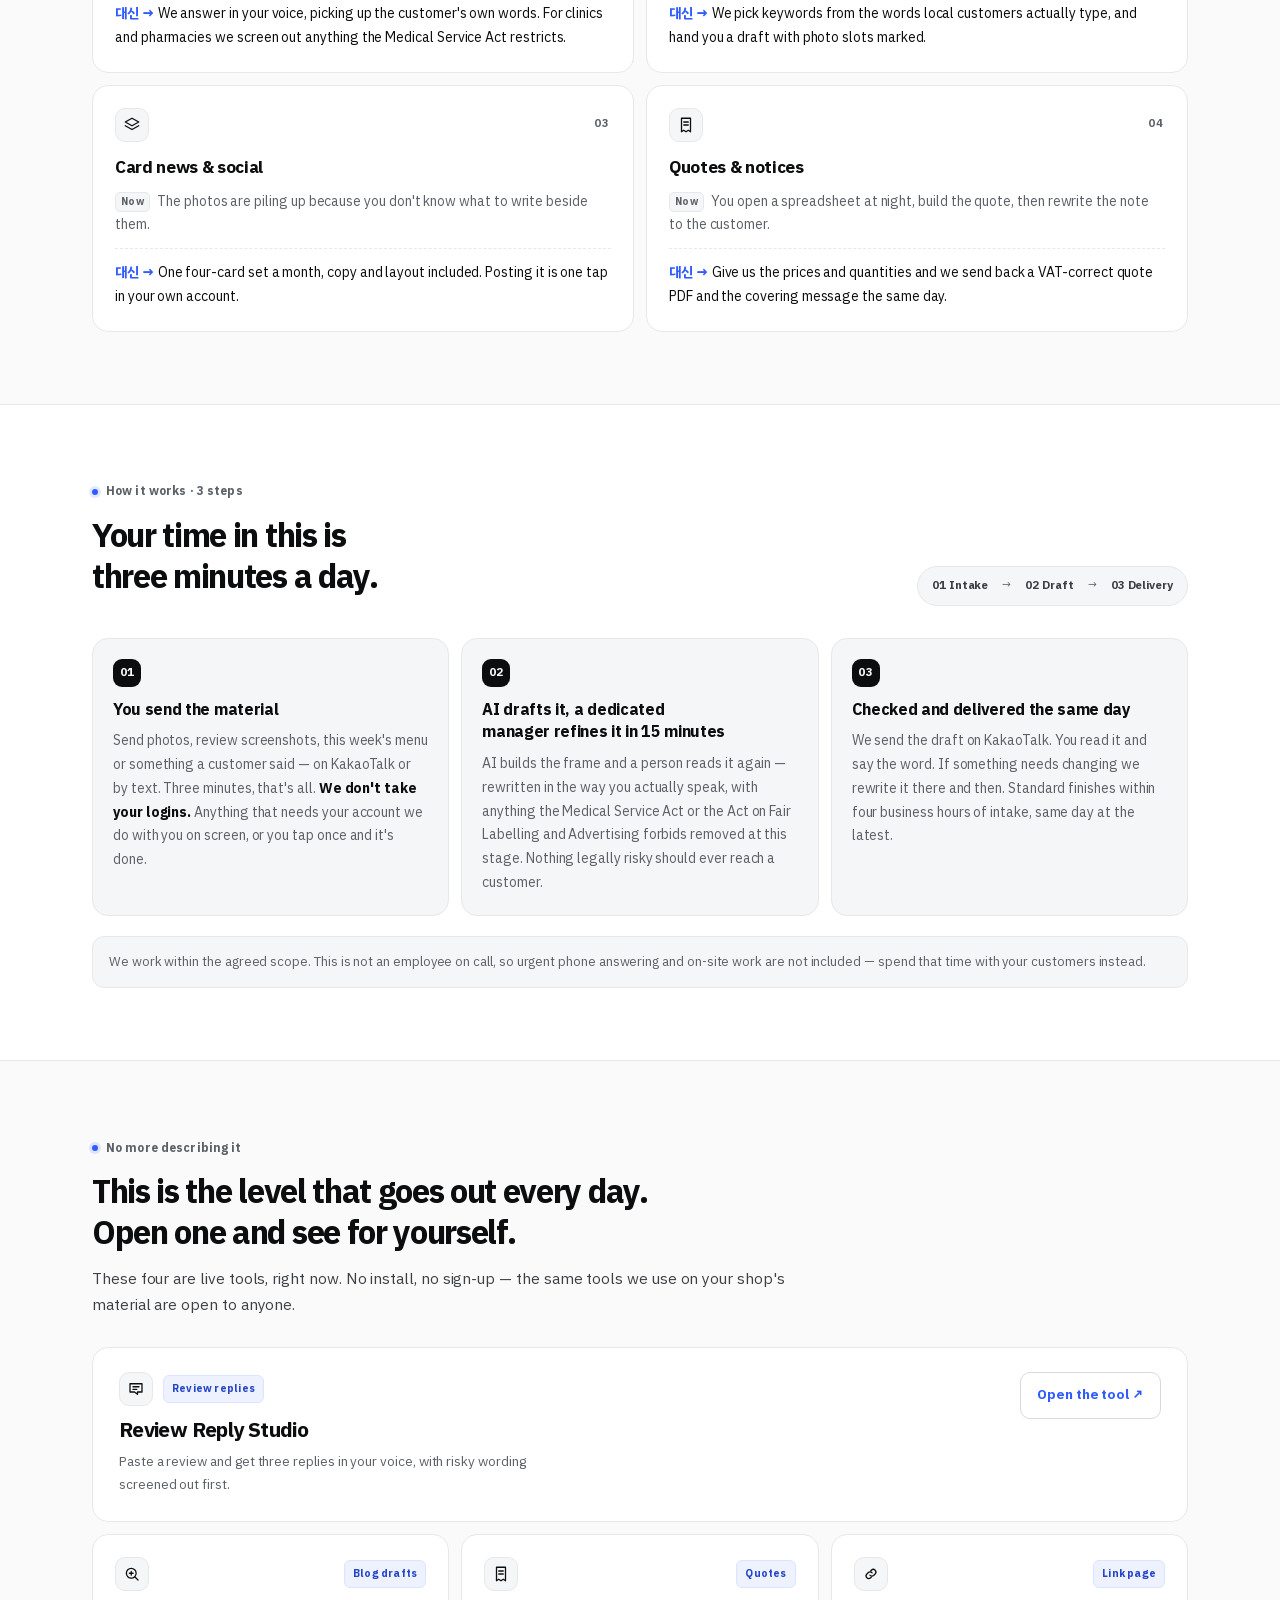
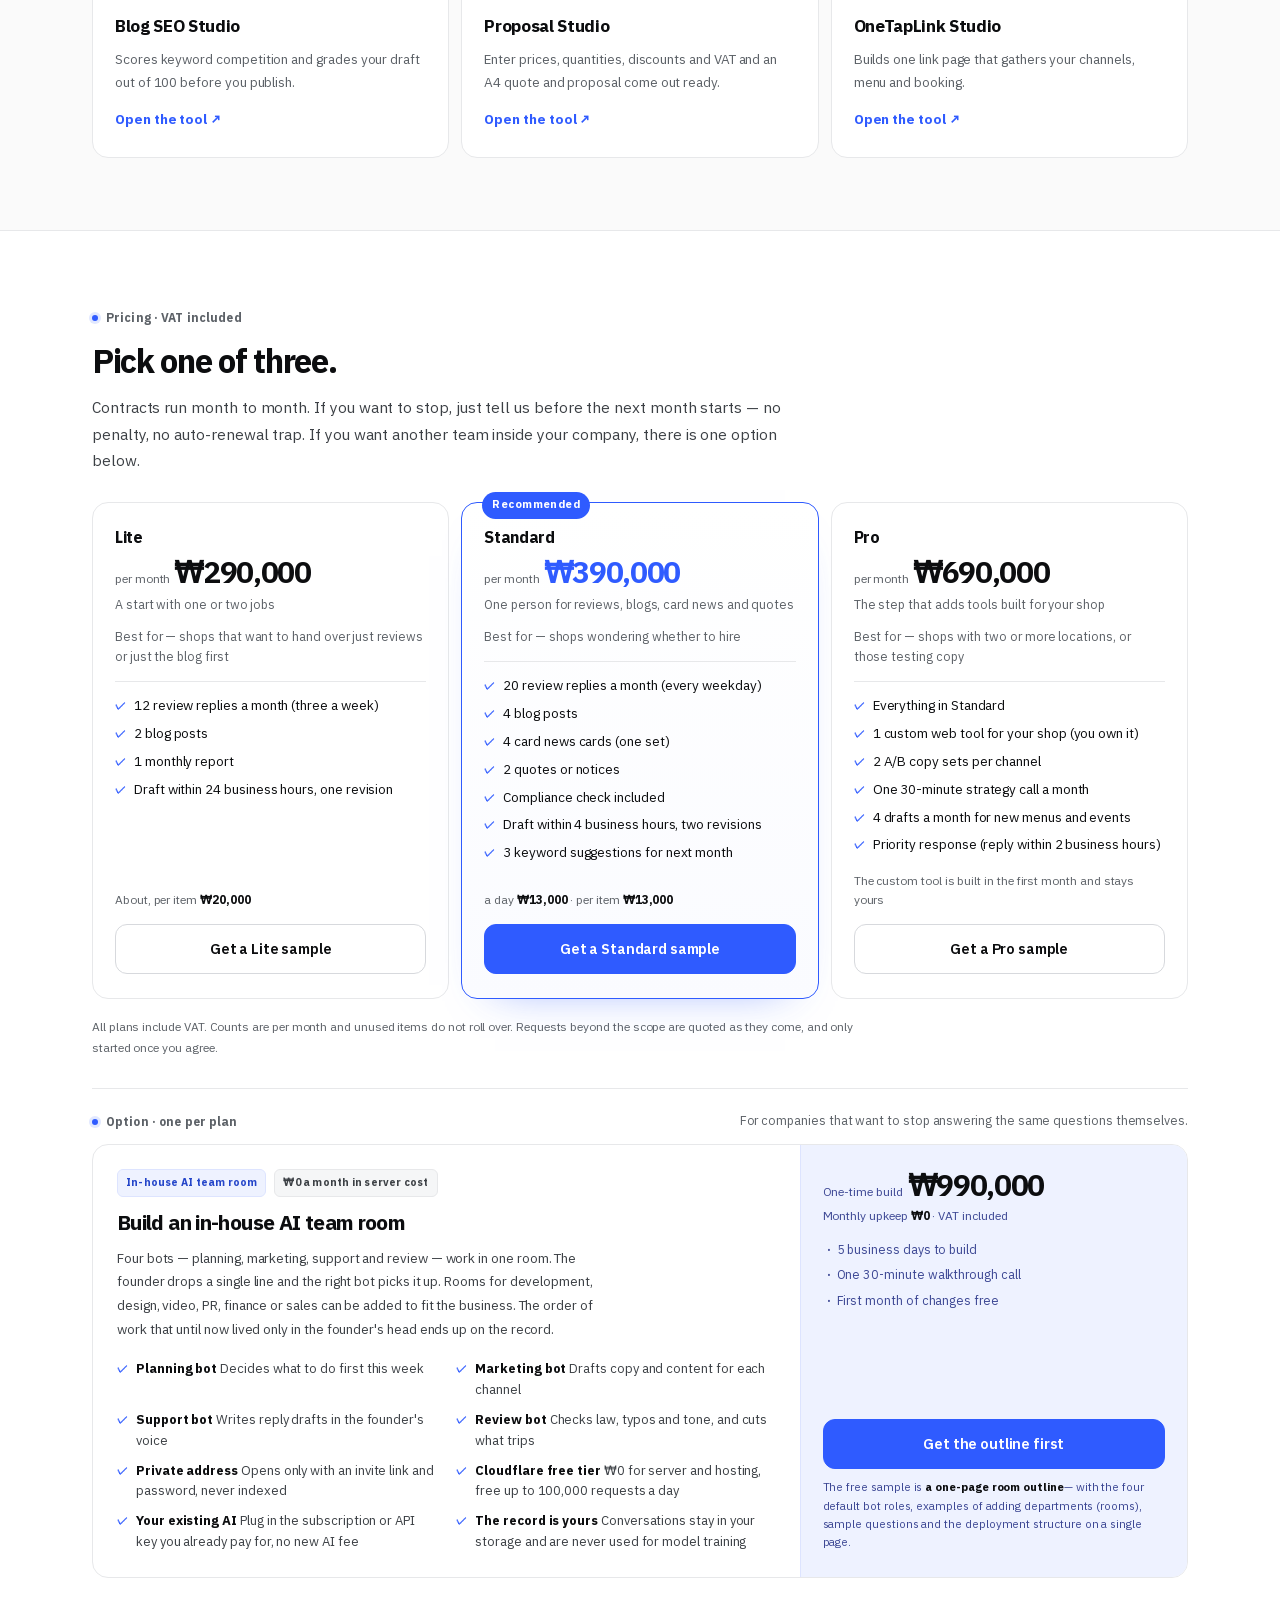
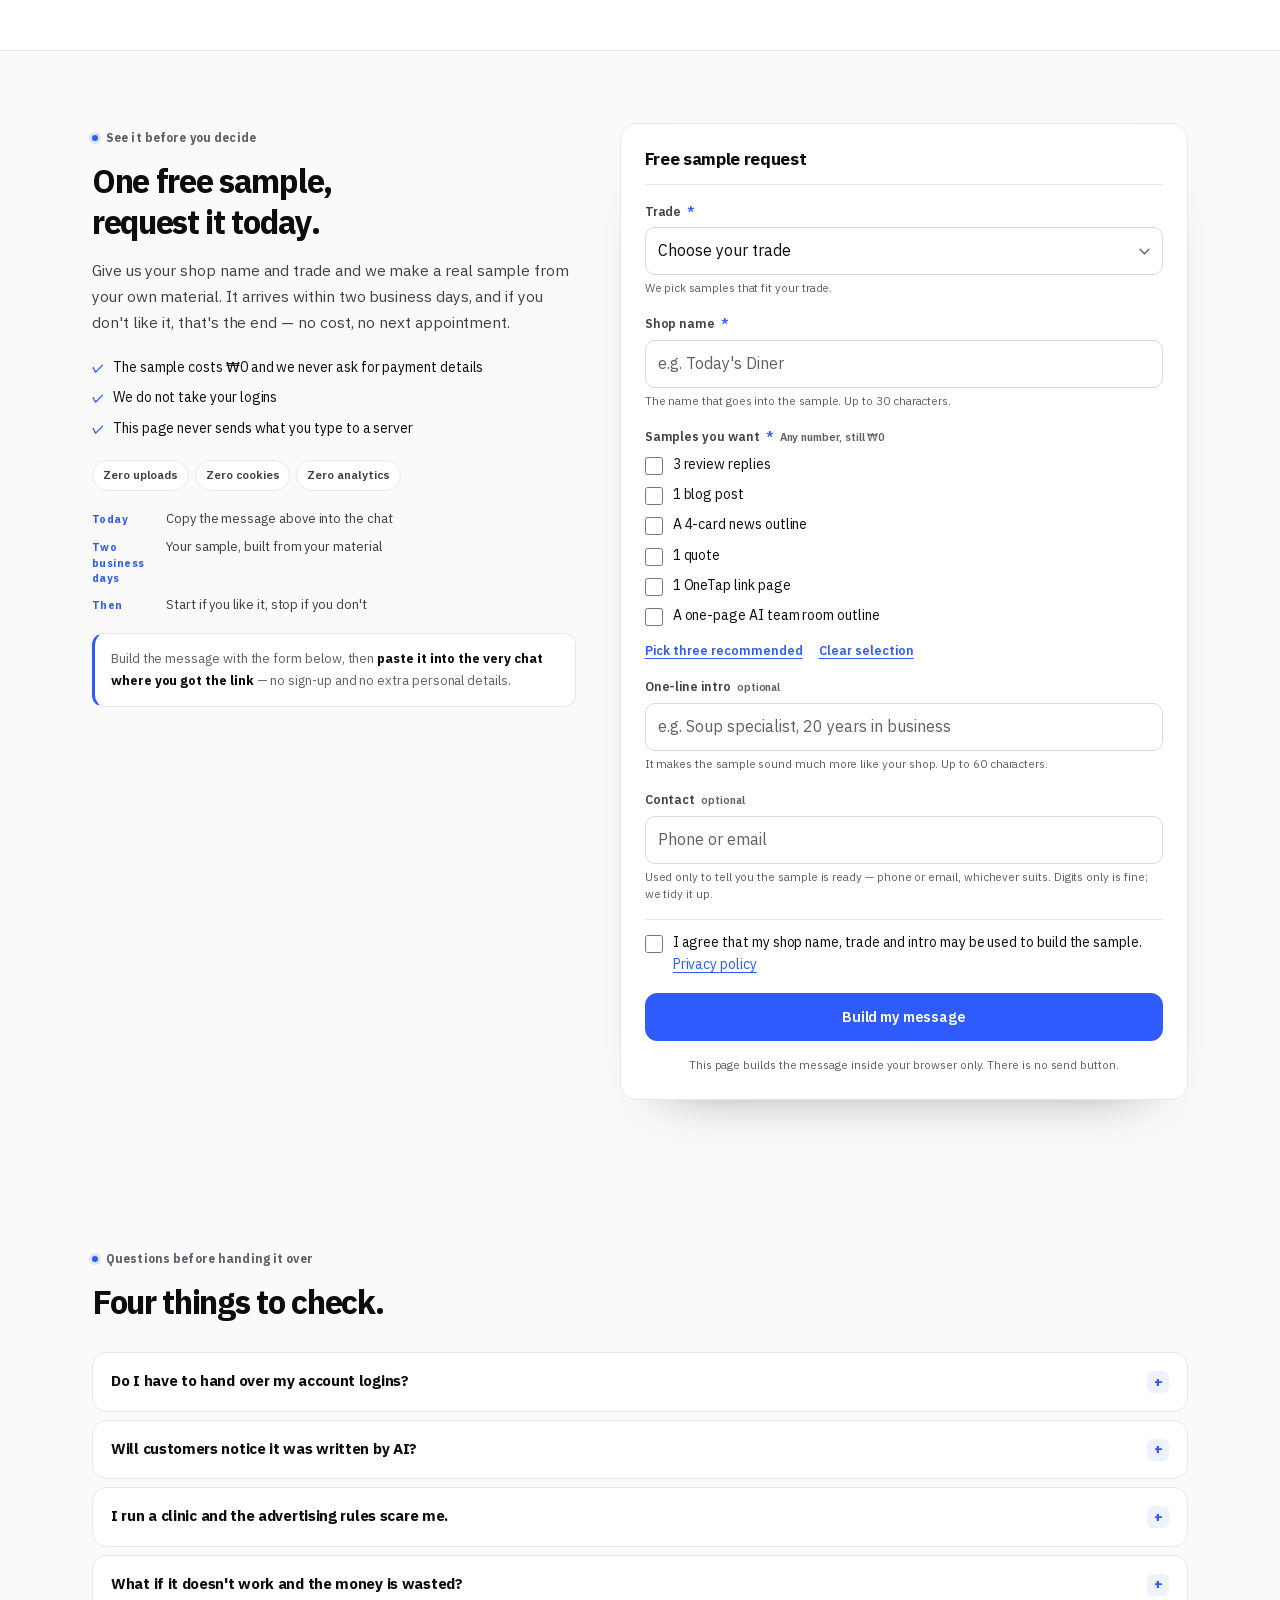
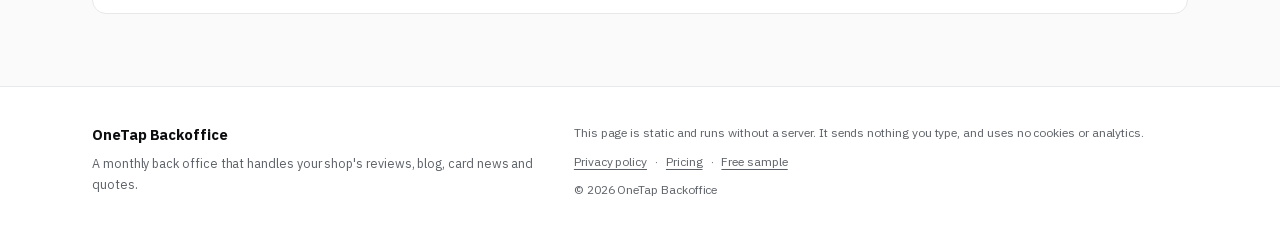
==== commit 431db0f2: "feat(i18n): KO/EN automatic language switch (URL ?lang, localStorage onetap_lang, browser locale)" ====
--- a/index.html
+++ b/index.html
@@ -687,5 +687,6 @@
 <script src="engines/form-engine.js"></script>
 <script src="core.js"></script>
 <script src="app.js"></script>
+<script src="i18n.js"></script>
 </body>
 </html>
